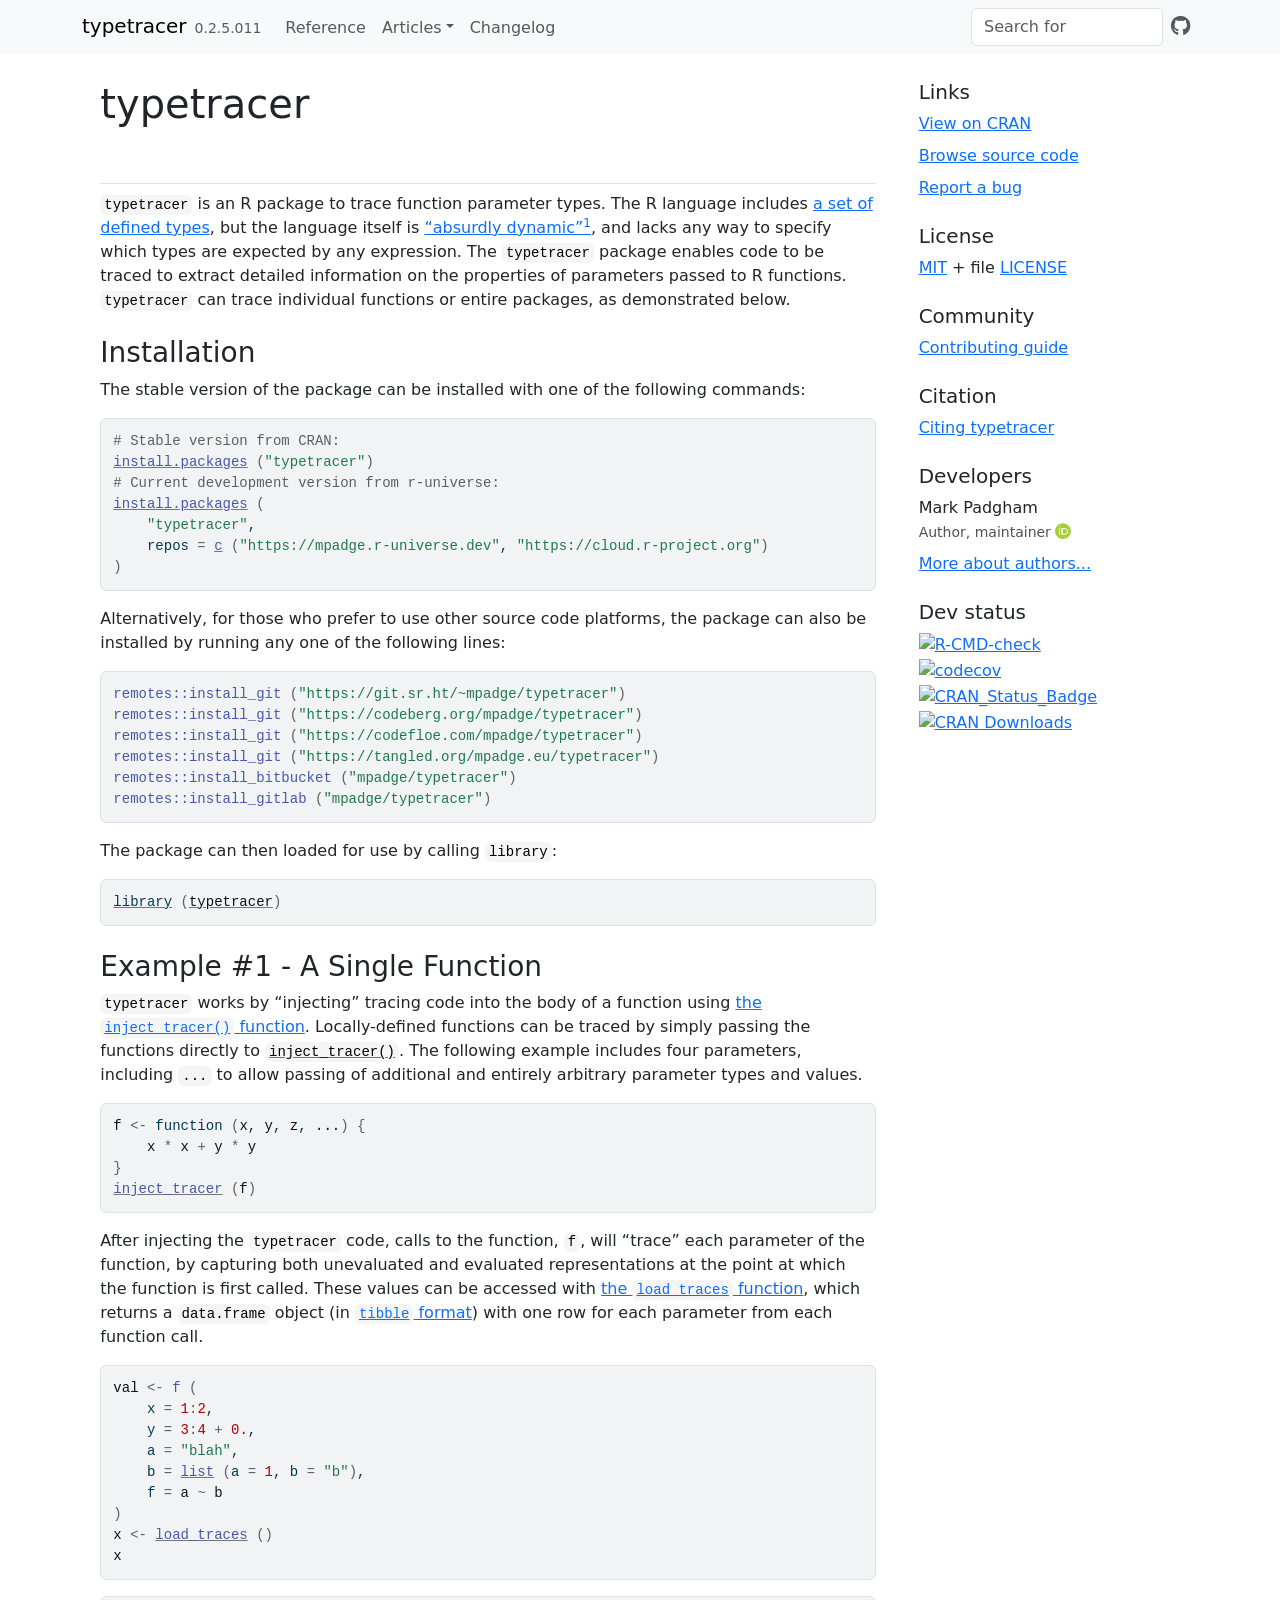
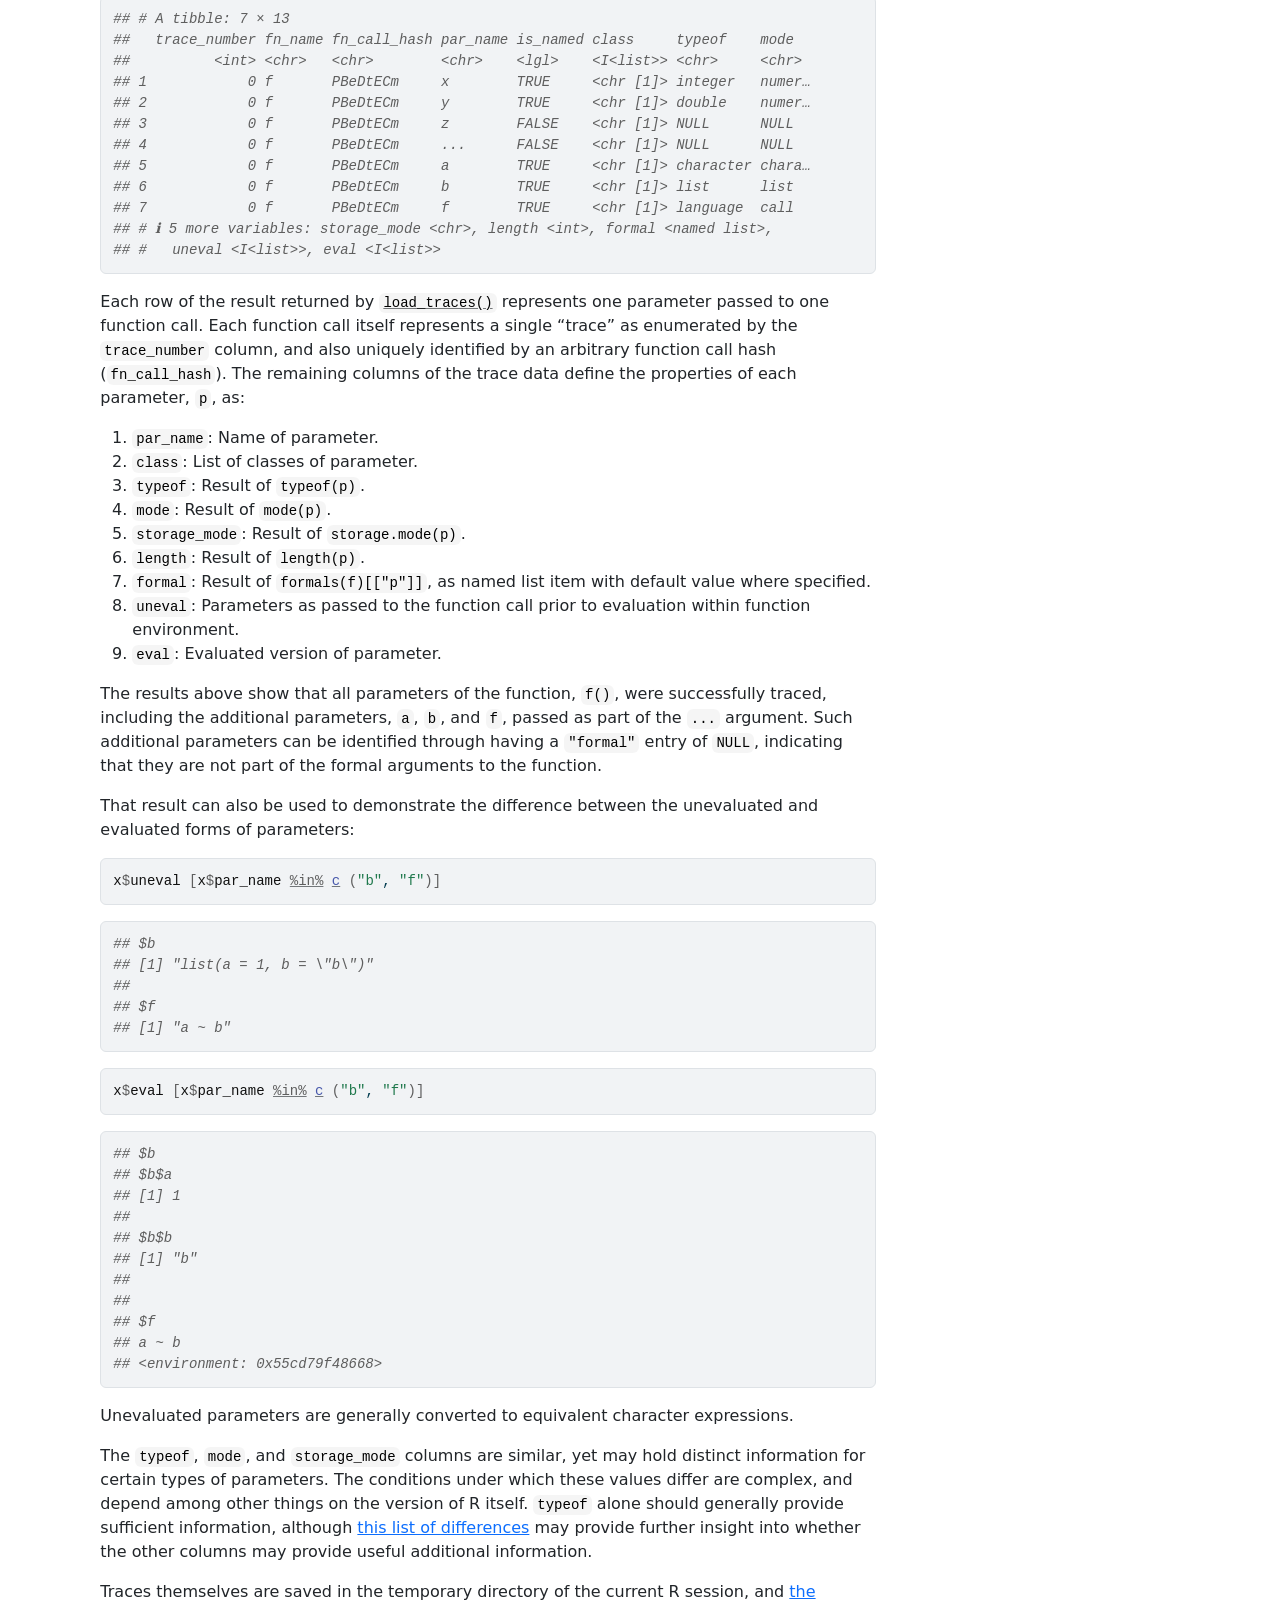
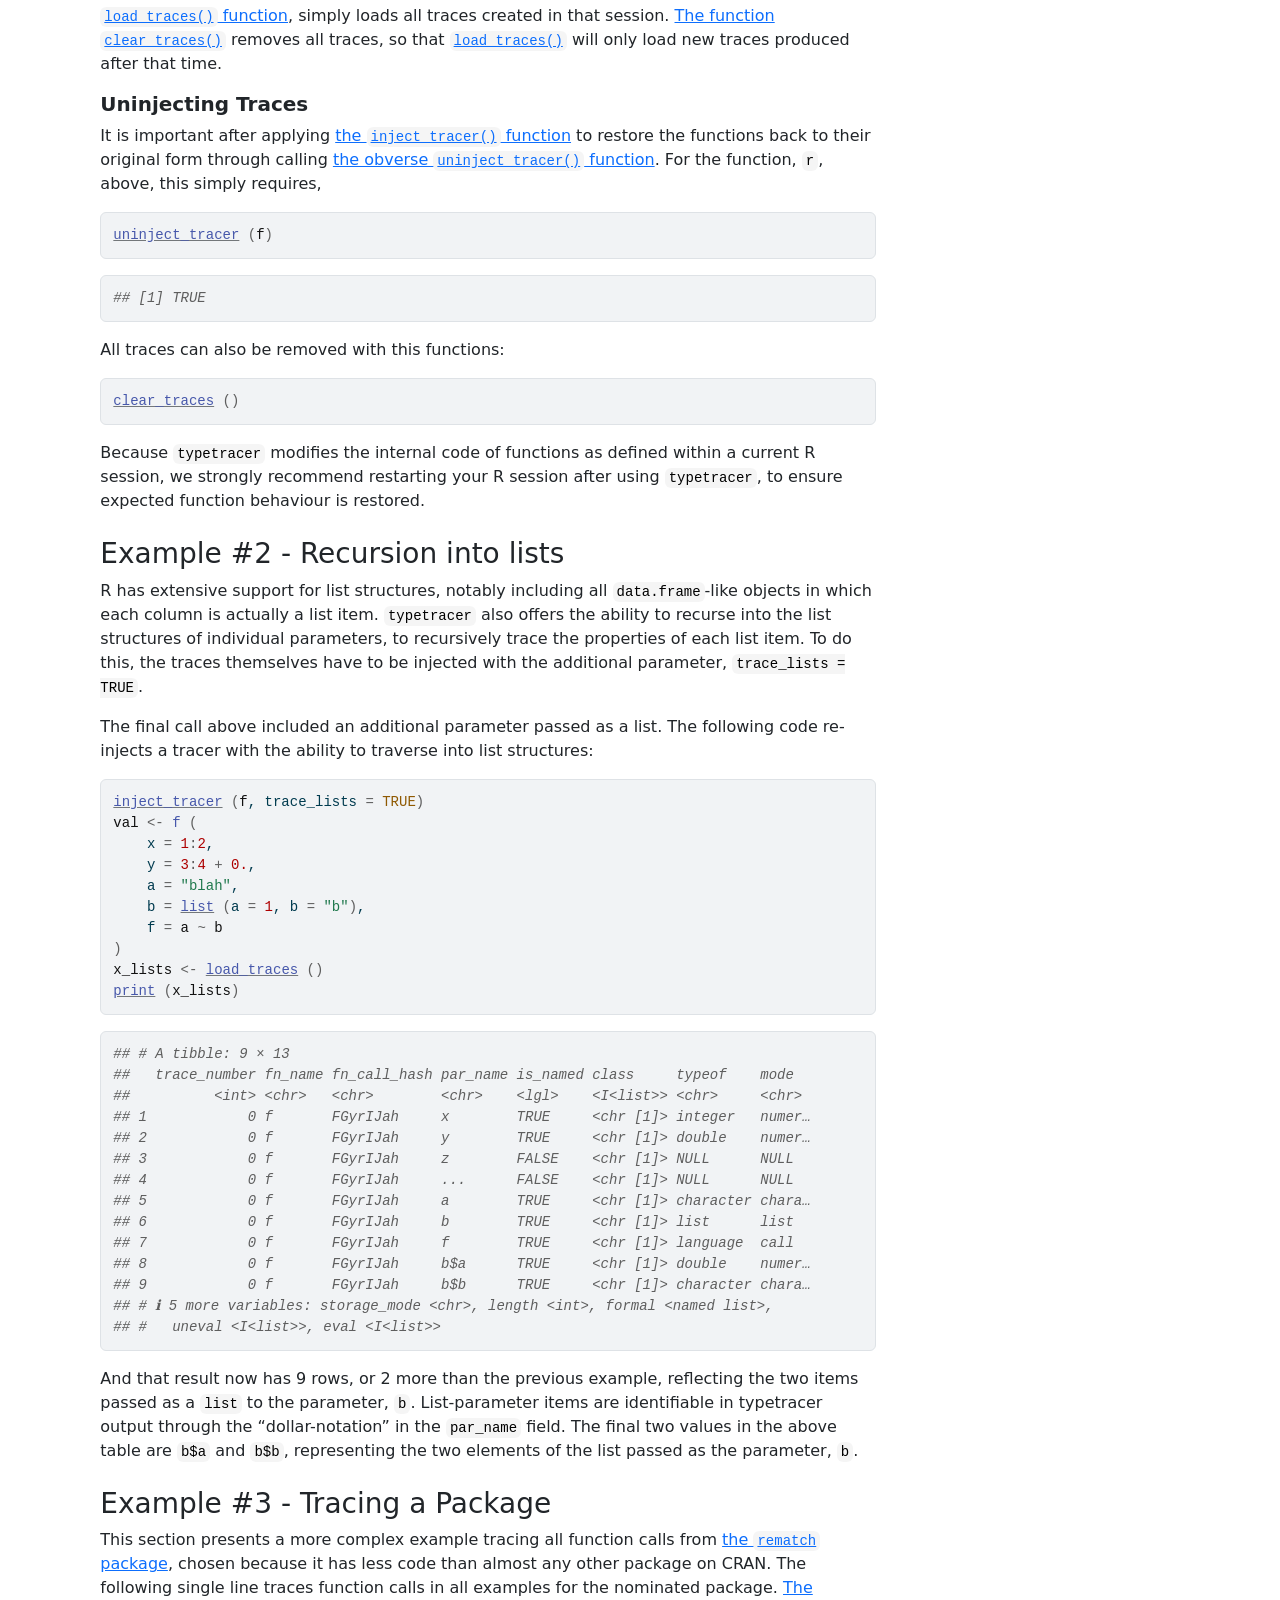
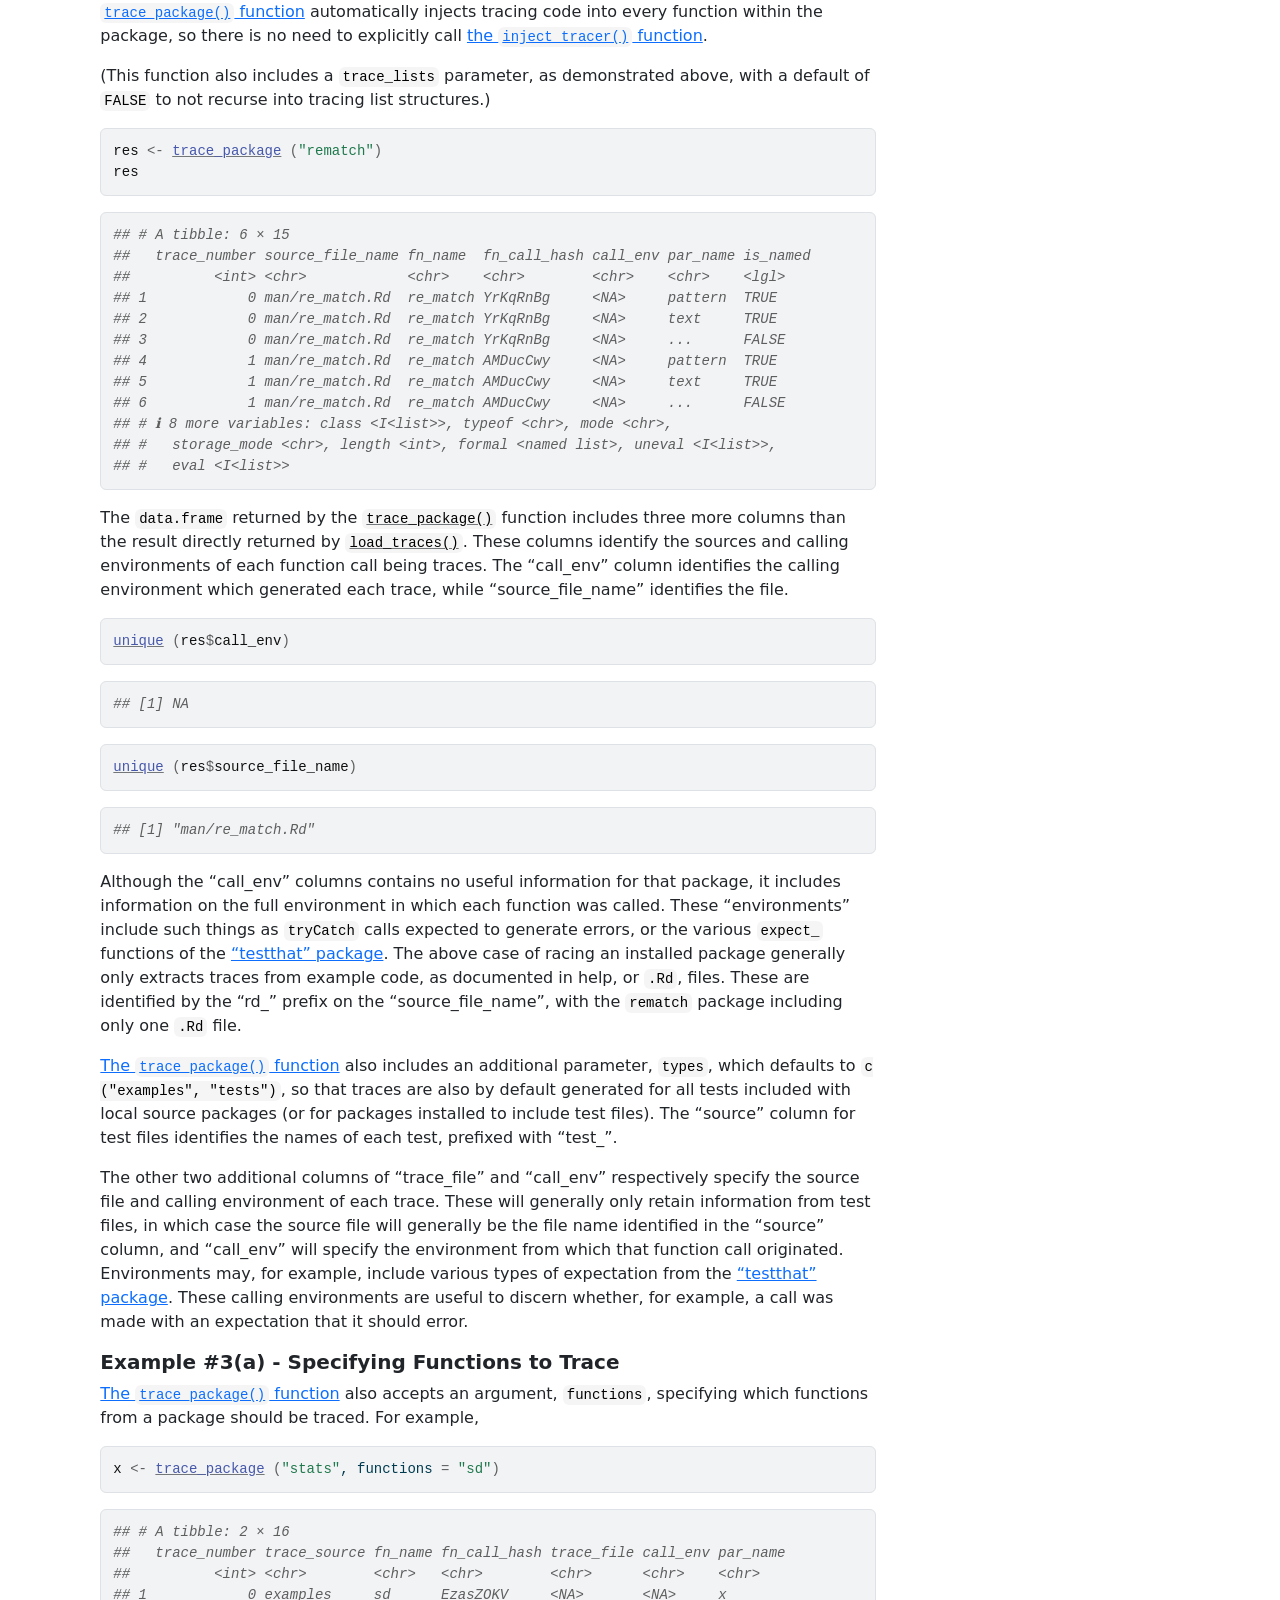
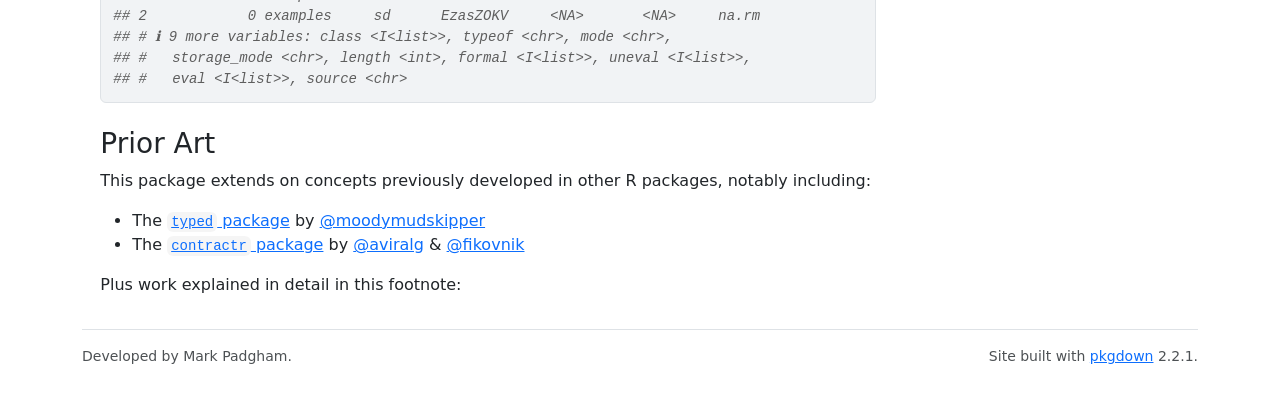
==== index.html @ eab6e590 "Deploying to gh-pages from @ mpadge/typetracer@d592203dd54f1b470a9bcad7d194fc49cee5add2 🚀" ====
<!DOCTYPE html>
<!-- Generated by pkgdown: do not edit by hand --><html lang="en-GB">
<head>
<meta http-equiv="Content-Type" content="text/html; charset=UTF-8">
<meta charset="utf-8">
<meta http-equiv="X-UA-Compatible" content="IE=edge">
<meta name="viewport" content="width=device-width, initial-scale=1, shrink-to-fit=no">
<title>Trace Function Parameter Types • typetracer</title>
<script src="deps/jquery-3.6.0/jquery-3.6.0.min.js"></script><meta name="viewport" content="width=device-width, initial-scale=1, shrink-to-fit=no">
<link href="deps/bootstrap-5.3.8/bootstrap.min.css" rel="stylesheet">
<script src="deps/bootstrap-5.3.8/bootstrap.bundle.min.js"></script><link href="deps/font-awesome-6.5.2/css/all.min.css" rel="stylesheet">
<link href="deps/font-awesome-6.5.2/css/v4-shims.min.css" rel="stylesheet">
<script src="deps/headroom-0.11.0/headroom.min.js"></script><script src="deps/headroom-0.11.0/jQuery.headroom.min.js"></script><script src="deps/bootstrap-toc-1.0.1/bootstrap-toc.min.js"></script><script src="deps/clipboard.js-2.0.11/clipboard.min.js"></script><script src="deps/search-1.0.0/autocomplete.jquery.min.js"></script><script src="deps/search-1.0.0/fuse.min.js"></script><script src="deps/search-1.0.0/mark.min.js"></script><!-- pkgdown --><script src="pkgdown.js"></script><meta property="og:title" content="Trace Function Parameter Types">
<meta name="description" content='The R language includes a set of defined types, but the language itself is "absurdly dynamic" (Turcotte &amp; Vitek (2019) &lt;doi:10.1145/3340670.3342426&gt;), and lacks any way to specify which types are expected by any expression. The typetracer package enables code to be traced to extract detailed information on the properties of parameters passed to R functions. typetracer can trace individual functions or entire packages.'>
<meta property="og:description" content='The R language includes a set of defined types, but the language itself is "absurdly dynamic" (Turcotte &amp; Vitek (2019) &lt;doi:10.1145/3340670.3342426&gt;), and lacks any way to specify which types are expected by any expression. The typetracer package enables code to be traced to extract detailed information on the properties of parameters passed to R functions. typetracer can trace individual functions or entire packages.'>
</head>
<body>
    <a href="#main" class="visually-hidden-focusable">Skip to contents</a>


    <nav class="navbar navbar-expand-lg fixed-top bg-light" data-bs-theme="light" aria-label="Site navigation"><div class="container">

    <a class="navbar-brand me-2" href="index.html">typetracer</a>

    <small class="nav-text text-muted me-auto" data-bs-toggle="tooltip" data-bs-placement="bottom" title="">0.2.5.011</small>


    <button class="navbar-toggler" type="button" data-bs-toggle="collapse" data-bs-target="#navbar" aria-controls="navbar" aria-expanded="false" aria-label="Toggle navigation">
      <span class="navbar-toggler-icon"></span>
    </button>

    <div id="navbar" class="collapse navbar-collapse ms-3">
      <ul class="navbar-nav me-auto">
<li class="nav-item"><a class="nav-link" href="reference/index.html">Reference</a></li>
<li class="nav-item dropdown">
  <button class="nav-link dropdown-toggle" type="button" id="dropdown-articles" data-bs-toggle="dropdown" aria-expanded="false" aria-haspopup="true">Articles</button>
  <ul class="dropdown-menu" aria-labelledby="dropdown-articles">
<li><a class="dropdown-item" href="articles/nse.html">Non-Standard Evaluation</a></li>
  </ul>
</li>
<li class="nav-item"><a class="nav-link" href="news/index.html">Changelog</a></li>
      </ul>
<ul class="navbar-nav">
<li class="nav-item"><form class="form-inline" role="search">
 <input class="form-control" type="search" name="search-input" id="search-input" autocomplete="off" aria-label="Search site" placeholder="Search for" data-search-index="search.json">
</form></li>
<li class="nav-item"><a class="external-link nav-link" href="https://github.com/mpadge/typetracer/" aria-label="GitHub"><span class="fa fab fa-github fa-lg"></span></a></li>
      </ul>
</div>


  </div>
</nav><div class="container template-home">
<div class="row">
  <main id="main" class="col-md-9">
<div class="section level1">
<div class="page-header"><h1 id="typetracer">typetracer<a class="anchor" aria-label="anchor" href="#typetracer"></a>
</h1></div>
<p><code>typetracer</code> is an R package to trace function parameter types. The R language includes <a href="https://cran.r-project.org/doc/manuals/r-release/R-lang.html#Basic-types" class="external-link">a set of defined types</a>, but the language itself is <a href="https://doi.org/10.1145/3340670.3342426" class="external-link">“absurdly dynamic”</a><a class="footnote-ref" tabindex="0" data-bs-toggle="popover" data-bs-content='&lt;p&gt;Alexi Turcotte &amp;amp; Jan Vitek (2019), &lt;em&gt;Towards a Type System for R&lt;/em&gt;, ICOOOLPS ’19: Proceedings of the 14th Workshop on Implementation, Compilation, Optimization of Object-Oriented Languages, Programs and Systems. Article No. 4, Pages 1–5, &lt;a href="https://doi.org/10.1145/3340670.3342426" class="external-link uri"&gt;https://doi.org/10.1145/3340670.3342426&lt;/a&gt;&lt;/p&gt;'><sup>1</sup></a>, and lacks any way to specify which types are expected by any expression. The <code>typetracer</code> package enables code to be traced to extract detailed information on the properties of parameters passed to R functions. <code>typetracer</code> can trace individual functions or entire packages, as demonstrated below.</p>
<div class="section level2">
<h2 id="installation">Installation<a class="anchor" aria-label="anchor" href="#installation"></a>
</h2>
<p>The stable version of the package can be installed with one of the following commands:</p>
<div class="sourceCode" id="cb1"><pre class="downlit sourceCode r">
<code class="sourceCode R"><span><span class="co"># Stable version from CRAN:</span></span>
<span><span class="fu"><a href="https://rdrr.io/r/utils/install.packages.html" class="external-link">install.packages</a></span> <span class="op">(</span><span class="st">"typetracer"</span><span class="op">)</span></span>
<span><span class="co"># Current development version from r-universe:</span></span>
<span><span class="fu"><a href="https://rdrr.io/r/utils/install.packages.html" class="external-link">install.packages</a></span> <span class="op">(</span></span>
<span>    <span class="st">"typetracer"</span>,</span>
<span>    repos <span class="op">=</span> <span class="fu"><a href="https://rdrr.io/r/base/c.html" class="external-link">c</a></span> <span class="op">(</span><span class="st">"https://mpadge.r-universe.dev"</span>, <span class="st">"https://cloud.r-project.org"</span><span class="op">)</span></span>
<span><span class="op">)</span></span></code></pre></div>
<p>Alternatively, for those who prefer to use other source code platforms, the package can also be installed by running any one of the following lines:</p>
<div class="sourceCode" id="cb2"><pre class="downlit sourceCode r">
<code class="sourceCode R"><span><span class="fu">remotes</span><span class="fu">::</span><span class="fu">install_git</span> <span class="op">(</span><span class="st">"https://git.sr.ht/~mpadge/typetracer"</span><span class="op">)</span></span>
<span><span class="fu">remotes</span><span class="fu">::</span><span class="fu">install_git</span> <span class="op">(</span><span class="st">"https://codeberg.org/mpadge/typetracer"</span><span class="op">)</span></span>
<span><span class="fu">remotes</span><span class="fu">::</span><span class="fu">install_git</span> <span class="op">(</span><span class="st">"https://codefloe.com/mpadge/typetracer"</span><span class="op">)</span></span>
<span><span class="fu">remotes</span><span class="fu">::</span><span class="fu">install_git</span> <span class="op">(</span><span class="st">"https://tangled.org/mpadge.eu/typetracer"</span><span class="op">)</span></span>
<span><span class="fu">remotes</span><span class="fu">::</span><span class="fu">install_bitbucket</span> <span class="op">(</span><span class="st">"mpadge/typetracer"</span><span class="op">)</span></span>
<span><span class="fu">remotes</span><span class="fu">::</span><span class="fu">install_gitlab</span> <span class="op">(</span><span class="st">"mpadge/typetracer"</span><span class="op">)</span></span></code></pre></div>
<p>The package can then loaded for use by calling <code>library</code>:</p>
<div class="sourceCode" id="cb3"><pre class="downlit sourceCode r">
<code class="sourceCode R"><span><span class="kw"><a href="https://rdrr.io/r/base/library.html" class="external-link">library</a></span> <span class="op">(</span><span class="va"><a href="https://mpadge.tngl.sh/typetracer/">typetracer</a></span><span class="op">)</span></span></code></pre></div>
</div>
<div class="section level2">
<h2 id="example-1---a-single-function">Example #1 - A Single Function<a class="anchor" aria-label="anchor" href="#example-1---a-single-function"></a>
</h2>
<p><code>typetracer</code> works by “injecting” tracing code into the body of a function using <a href="https://mpadge.tngl.sh/typetracer/reference/inject_tracer.html">the <code>inject_tracer()</code> function</a>. Locally-defined functions can be traced by simply passing the functions directly to <code><a href="reference/inject_tracer.html">inject_tracer()</a></code>. The following example includes four parameters, including <code>...</code> to allow passing of additional and entirely arbitrary parameter types and values.</p>
<div class="sourceCode" id="cb4"><pre class="downlit sourceCode r">
<code class="sourceCode R"><span><span class="va">f</span> <span class="op">&lt;-</span> <span class="kw">function</span> <span class="op">(</span><span class="va">x</span>, <span class="va">y</span>, <span class="va">z</span>, <span class="va">...</span><span class="op">)</span> <span class="op">{</span></span>
<span>    <span class="va">x</span> <span class="op">*</span> <span class="va">x</span> <span class="op">+</span> <span class="va">y</span> <span class="op">*</span> <span class="va">y</span></span>
<span><span class="op">}</span></span>
<span><span class="fu"><a href="reference/inject_tracer.html">inject_tracer</a></span> <span class="op">(</span><span class="va">f</span><span class="op">)</span></span></code></pre></div>
<p>After injecting the <code>typetracer</code> code, calls to the function, <code>f</code>, will “trace” each parameter of the function, by capturing both unevaluated and evaluated representations at the point at which the function is first called. These values can be accessed with <a href="https://mpadge.tngl.sh/typetracer/reference/load_traces.html">the <code>load_traces</code> function</a>, which returns a <code>data.frame</code> object (in <a href="https://tibble.tidyverse.org" class="external-link"><code>tibble</code> format</a>) with one row for each parameter from each function call.</p>
<div class="sourceCode" id="cb5"><pre class="downlit sourceCode r">
<code class="sourceCode R"><span><span class="va">val</span> <span class="op">&lt;-</span> <span class="fu">f</span> <span class="op">(</span></span>
<span>    x <span class="op">=</span> <span class="fl">1</span><span class="op">:</span><span class="fl">2</span>,</span>
<span>    y <span class="op">=</span> <span class="fl">3</span><span class="op">:</span><span class="fl">4</span> <span class="op">+</span> <span class="fl">0.</span>,</span>
<span>    a <span class="op">=</span> <span class="st">"blah"</span>,</span>
<span>    b <span class="op">=</span> <span class="fu"><a href="https://rdrr.io/r/base/list.html" class="external-link">list</a></span> <span class="op">(</span>a <span class="op">=</span> <span class="fl">1</span>, b <span class="op">=</span> <span class="st">"b"</span><span class="op">)</span>,</span>
<span>    f <span class="op">=</span> <span class="va">a</span> <span class="op">~</span> <span class="va">b</span></span>
<span><span class="op">)</span></span>
<span><span class="va">x</span> <span class="op">&lt;-</span> <span class="fu"><a href="reference/load_traces.html">load_traces</a></span> <span class="op">(</span><span class="op">)</span></span>
<span><span class="va">x</span></span></code></pre></div>
<div class="sourceCode" id="cb6"><pre class="sourceCode R"><code class="sourceCode r"><span id="cb6-1"><a href="#cb6-1" tabindex="-1"></a><span class="do">## # A tibble: 7 × 13</span></span>
<span id="cb6-2"><a href="#cb6-2" tabindex="-1"></a><span class="do">##   trace_number fn_name fn_call_hash par_name is_named class     typeof    mode  </span></span>
<span id="cb6-3"><a href="#cb6-3" tabindex="-1"></a><span class="do">##          &lt;int&gt; &lt;chr&gt;   &lt;chr&gt;        &lt;chr&gt;    &lt;lgl&gt;    &lt;I&lt;list&gt;&gt; &lt;chr&gt;     &lt;chr&gt; </span></span>
<span id="cb6-4"><a href="#cb6-4" tabindex="-1"></a><span class="do">## 1            0 f       PBeDtECm     x        TRUE     &lt;chr [1]&gt; integer   numer…</span></span>
<span id="cb6-5"><a href="#cb6-5" tabindex="-1"></a><span class="do">## 2            0 f       PBeDtECm     y        TRUE     &lt;chr [1]&gt; double    numer…</span></span>
<span id="cb6-6"><a href="#cb6-6" tabindex="-1"></a><span class="do">## 3            0 f       PBeDtECm     z        FALSE    &lt;chr [1]&gt; NULL      NULL  </span></span>
<span id="cb6-7"><a href="#cb6-7" tabindex="-1"></a><span class="do">## 4            0 f       PBeDtECm     ...      FALSE    &lt;chr [1]&gt; NULL      NULL  </span></span>
<span id="cb6-8"><a href="#cb6-8" tabindex="-1"></a><span class="do">## 5            0 f       PBeDtECm     a        TRUE     &lt;chr [1]&gt; character chara…</span></span>
<span id="cb6-9"><a href="#cb6-9" tabindex="-1"></a><span class="do">## 6            0 f       PBeDtECm     b        TRUE     &lt;chr [1]&gt; list      list  </span></span>
<span id="cb6-10"><a href="#cb6-10" tabindex="-1"></a><span class="do">## 7            0 f       PBeDtECm     f        TRUE     &lt;chr [1]&gt; language  call  </span></span>
<span id="cb6-11"><a href="#cb6-11" tabindex="-1"></a><span class="do">## # ℹ 5 more variables: storage_mode &lt;chr&gt;, length &lt;int&gt;, formal &lt;named list&gt;,</span></span>
<span id="cb6-12"><a href="#cb6-12" tabindex="-1"></a><span class="do">## #   uneval &lt;I&lt;list&gt;&gt;, eval &lt;I&lt;list&gt;&gt;</span></span></code></pre></div>
<p>Each row of the result returned by <code><a href="reference/load_traces.html">load_traces()</a></code> represents one parameter passed to one function call. Each function call itself represents a single “trace” as enumerated by the <code>trace_number</code> column, and also uniquely identified by an arbitrary function call hash (<code>fn_call_hash</code>). The remaining columns of the trace data define the properties of each parameter, <code>p</code>, as:</p>
<ol style="list-style-type: decimal">
<li>
<code>par_name</code>: Name of parameter.</li>
<li>
<code>class</code>: List of classes of parameter.</li>
<li>
<code>typeof</code>: Result of <code>typeof(p)</code>.</li>
<li>
<code>mode</code>: Result of <code>mode(p)</code>.</li>
<li>
<code>storage_mode</code>: Result of <code>storage.mode(p)</code>.</li>
<li>
<code>length</code>: Result of <code>length(p)</code>.</li>
<li>
<code>formal</code>: Result of <code>formals(f)[["p"]]</code>, as named list item with default value where specified.</li>
<li>
<code>uneval</code>: Parameters as passed to the function call prior to evaluation within function environment.</li>
<li>
<code>eval</code>: Evaluated version of parameter.</li>
</ol>
<p>The results above show that all parameters of the function, <code>f()</code>, were successfully traced, including the additional parameters, <code>a</code>, <code>b</code>, and <code>f</code>, passed as part of the <code>...</code> argument. Such additional parameters can be identified through having a <code>"formal"</code> entry of <code>NULL</code>, indicating that they are not part of the formal arguments to the function.</p>
<p>That result can also be used to demonstrate the difference between the unevaluated and evaluated forms of parameters:</p>
<div class="sourceCode" id="cb7"><pre class="downlit sourceCode r">
<code class="sourceCode R"><span><span class="va">x</span><span class="op">$</span><span class="va">uneval</span> <span class="op">[</span><span class="va">x</span><span class="op">$</span><span class="va">par_name</span> <span class="op"><a href="https://rdrr.io/r/base/match.html" class="external-link">%in%</a></span> <span class="fu"><a href="https://rdrr.io/r/base/c.html" class="external-link">c</a></span> <span class="op">(</span><span class="st">"b"</span>, <span class="st">"f"</span><span class="op">)</span><span class="op">]</span></span></code></pre></div>
<div class="sourceCode" id="cb8"><pre class="sourceCode R"><code class="sourceCode r"><span id="cb8-1"><a href="#cb8-1" tabindex="-1"></a><span class="do">## $b</span></span>
<span id="cb8-2"><a href="#cb8-2" tabindex="-1"></a><span class="do">## [1] "list(a = 1, b = \"b\")"</span></span>
<span id="cb8-3"><a href="#cb8-3" tabindex="-1"></a><span class="do">## </span></span>
<span id="cb8-4"><a href="#cb8-4" tabindex="-1"></a><span class="do">## $f</span></span>
<span id="cb8-5"><a href="#cb8-5" tabindex="-1"></a><span class="do">## [1] "a ~ b"</span></span></code></pre></div>
<div class="sourceCode" id="cb9"><pre class="downlit sourceCode r">
<code class="sourceCode R"><span><span class="va">x</span><span class="op">$</span><span class="va">eval</span> <span class="op">[</span><span class="va">x</span><span class="op">$</span><span class="va">par_name</span> <span class="op"><a href="https://rdrr.io/r/base/match.html" class="external-link">%in%</a></span> <span class="fu"><a href="https://rdrr.io/r/base/c.html" class="external-link">c</a></span> <span class="op">(</span><span class="st">"b"</span>, <span class="st">"f"</span><span class="op">)</span><span class="op">]</span></span></code></pre></div>
<div class="sourceCode" id="cb10"><pre class="sourceCode R"><code class="sourceCode r"><span id="cb10-1"><a href="#cb10-1" tabindex="-1"></a><span class="do">## $b</span></span>
<span id="cb10-2"><a href="#cb10-2" tabindex="-1"></a><span class="do">## $b$a</span></span>
<span id="cb10-3"><a href="#cb10-3" tabindex="-1"></a><span class="do">## [1] 1</span></span>
<span id="cb10-4"><a href="#cb10-4" tabindex="-1"></a><span class="do">## </span></span>
<span id="cb10-5"><a href="#cb10-5" tabindex="-1"></a><span class="do">## $b$b</span></span>
<span id="cb10-6"><a href="#cb10-6" tabindex="-1"></a><span class="do">## [1] "b"</span></span>
<span id="cb10-7"><a href="#cb10-7" tabindex="-1"></a><span class="do">## </span></span>
<span id="cb10-8"><a href="#cb10-8" tabindex="-1"></a><span class="do">## </span></span>
<span id="cb10-9"><a href="#cb10-9" tabindex="-1"></a><span class="do">## $f</span></span>
<span id="cb10-10"><a href="#cb10-10" tabindex="-1"></a><span class="do">## a ~ b</span></span>
<span id="cb10-11"><a href="#cb10-11" tabindex="-1"></a><span class="do">## &lt;environment: 0x55cd79f48668&gt;</span></span></code></pre></div>
<p>Unevaluated parameters are generally converted to equivalent character expressions.</p>
<p>The <code>typeof</code>, <code>mode</code>, and <code>storage_mode</code> columns are similar, yet may hold distinct information for certain types of parameters. The conditions under which these values differ are complex, and depend among other things on the version of R itself. <code>typeof</code> alone should generally provide sufficient information, although <a href="https://stackoverflow.com/a/37469255" class="external-link">this list of differences</a> may provide further insight into whether the other columns may provide useful additional information.</p>
<p>Traces themselves are saved in the temporary directory of the current R session, and <a href="https://mpadge.tngl.sh/typetracer/reference/load_traces.html">the <code>load_traces()</code> function</a>, simply loads all traces created in that session. <a href="https://mpadge.tngl.sh/typetracer/reference/clear_traces.html">The function <code>clear_traces()</code></a> removes all traces, so that <a href="https://mpadge.tngl.sh/typetracer/reference/load_traces.html"><code>load_traces()</code></a> will only load new traces produced after that time.</p>
<div class="section level3">
<h3 id="uninjecting-traces">Uninjecting Traces<a class="anchor" aria-label="anchor" href="#uninjecting-traces"></a>
</h3>
<p>It is important after applying <a href="https://mpadge.tngl.sh/typetracer/reference/inject_tracer.html">the <code>inject_tracer()</code> function</a> to restore the functions back to their original form through calling <a href="https://mpadge.tngl.sh/typetracer/reference/uninject_tracer.html">the obverse <code>uninject_tracer()</code> function</a>. For the function, <code>r</code>, above, this simply requires,</p>
<div class="sourceCode" id="cb11"><pre class="downlit sourceCode r">
<code class="sourceCode R"><span><span class="fu"><a href="reference/uninject_tracer.html">uninject_tracer</a></span> <span class="op">(</span><span class="va">f</span><span class="op">)</span></span></code></pre></div>
<div class="sourceCode" id="cb12"><pre class="sourceCode R"><code class="sourceCode r"><span id="cb12-1"><a href="#cb12-1" tabindex="-1"></a><span class="do">## [1] TRUE</span></span></code></pre></div>
<p>All traces can also be removed with this functions:</p>
<div class="sourceCode" id="cb13"><pre class="downlit sourceCode r">
<code class="sourceCode R"><span><span class="fu"><a href="reference/clear_traces.html">clear_traces</a></span> <span class="op">(</span><span class="op">)</span></span></code></pre></div>
<p>Because <code>typetracer</code> modifies the internal code of functions as defined within a current R session, we strongly recommend restarting your R session after using <code>typetracer</code>, to ensure expected function behaviour is restored.</p>
</div>
</div>
<div class="section level2">
<h2 id="example-2---recursion-into-lists">Example #2 - Recursion into lists<a class="anchor" aria-label="anchor" href="#example-2---recursion-into-lists"></a>
</h2>
<p>R has extensive support for list structures, notably including all <code>data.frame</code>-like objects in which each column is actually a list item. <code>typetracer</code> also offers the ability to recurse into the list structures of individual parameters, to recursively trace the properties of each list item. To do this, the traces themselves have to be injected with the additional parameter, <code>trace_lists = TRUE</code>.</p>
<p>The final call above included an additional parameter passed as a list. The following code re-injects a tracer with the ability to traverse into list structures:</p>
<div class="sourceCode" id="cb14"><pre class="downlit sourceCode r">
<code class="sourceCode R"><span><span class="fu"><a href="reference/inject_tracer.html">inject_tracer</a></span> <span class="op">(</span><span class="va">f</span>, trace_lists <span class="op">=</span> <span class="cn">TRUE</span><span class="op">)</span></span>
<span><span class="va">val</span> <span class="op">&lt;-</span> <span class="fu">f</span> <span class="op">(</span></span>
<span>    x <span class="op">=</span> <span class="fl">1</span><span class="op">:</span><span class="fl">2</span>,</span>
<span>    y <span class="op">=</span> <span class="fl">3</span><span class="op">:</span><span class="fl">4</span> <span class="op">+</span> <span class="fl">0.</span>,</span>
<span>    a <span class="op">=</span> <span class="st">"blah"</span>,</span>
<span>    b <span class="op">=</span> <span class="fu"><a href="https://rdrr.io/r/base/list.html" class="external-link">list</a></span> <span class="op">(</span>a <span class="op">=</span> <span class="fl">1</span>, b <span class="op">=</span> <span class="st">"b"</span><span class="op">)</span>,</span>
<span>    f <span class="op">=</span> <span class="va">a</span> <span class="op">~</span> <span class="va">b</span></span>
<span><span class="op">)</span></span>
<span><span class="va">x_lists</span> <span class="op">&lt;-</span> <span class="fu"><a href="reference/load_traces.html">load_traces</a></span> <span class="op">(</span><span class="op">)</span></span>
<span><span class="fu"><a href="https://rdrr.io/r/base/print.html" class="external-link">print</a></span> <span class="op">(</span><span class="va">x_lists</span><span class="op">)</span></span></code></pre></div>
<div class="sourceCode" id="cb15"><pre class="sourceCode R"><code class="sourceCode r"><span id="cb15-1"><a href="#cb15-1" tabindex="-1"></a><span class="do">## # A tibble: 9 × 13</span></span>
<span id="cb15-2"><a href="#cb15-2" tabindex="-1"></a><span class="do">##   trace_number fn_name fn_call_hash par_name is_named class     typeof    mode  </span></span>
<span id="cb15-3"><a href="#cb15-3" tabindex="-1"></a><span class="do">##          &lt;int&gt; &lt;chr&gt;   &lt;chr&gt;        &lt;chr&gt;    &lt;lgl&gt;    &lt;I&lt;list&gt;&gt; &lt;chr&gt;     &lt;chr&gt; </span></span>
<span id="cb15-4"><a href="#cb15-4" tabindex="-1"></a><span class="do">## 1            0 f       FGyrIJah     x        TRUE     &lt;chr [1]&gt; integer   numer…</span></span>
<span id="cb15-5"><a href="#cb15-5" tabindex="-1"></a><span class="do">## 2            0 f       FGyrIJah     y        TRUE     &lt;chr [1]&gt; double    numer…</span></span>
<span id="cb15-6"><a href="#cb15-6" tabindex="-1"></a><span class="do">## 3            0 f       FGyrIJah     z        FALSE    &lt;chr [1]&gt; NULL      NULL  </span></span>
<span id="cb15-7"><a href="#cb15-7" tabindex="-1"></a><span class="do">## 4            0 f       FGyrIJah     ...      FALSE    &lt;chr [1]&gt; NULL      NULL  </span></span>
<span id="cb15-8"><a href="#cb15-8" tabindex="-1"></a><span class="do">## 5            0 f       FGyrIJah     a        TRUE     &lt;chr [1]&gt; character chara…</span></span>
<span id="cb15-9"><a href="#cb15-9" tabindex="-1"></a><span class="do">## 6            0 f       FGyrIJah     b        TRUE     &lt;chr [1]&gt; list      list  </span></span>
<span id="cb15-10"><a href="#cb15-10" tabindex="-1"></a><span class="do">## 7            0 f       FGyrIJah     f        TRUE     &lt;chr [1]&gt; language  call  </span></span>
<span id="cb15-11"><a href="#cb15-11" tabindex="-1"></a><span class="do">## 8            0 f       FGyrIJah     b$a      TRUE     &lt;chr [1]&gt; double    numer…</span></span>
<span id="cb15-12"><a href="#cb15-12" tabindex="-1"></a><span class="do">## 9            0 f       FGyrIJah     b$b      TRUE     &lt;chr [1]&gt; character chara…</span></span>
<span id="cb15-13"><a href="#cb15-13" tabindex="-1"></a><span class="do">## # ℹ 5 more variables: storage_mode &lt;chr&gt;, length &lt;int&gt;, formal &lt;named list&gt;,</span></span>
<span id="cb15-14"><a href="#cb15-14" tabindex="-1"></a><span class="do">## #   uneval &lt;I&lt;list&gt;&gt;, eval &lt;I&lt;list&gt;&gt;</span></span></code></pre></div>
<p>And that result now has 9 rows, or 2 more than the previous example, reflecting the two items passed as a <code>list</code> to the parameter, <code>b</code>. List-parameter items are identifiable in typetracer output through the “dollar-notation” in the <code>par_name</code> field. The final two values in the above table are <code>b$a</code> and <code>b$b</code>, representing the two elements of the list passed as the parameter, <code>b</code>.</p>
</div>
<div class="section level2">
<h2 id="example-3---tracing-a-package">Example #3 - Tracing a Package<a class="anchor" aria-label="anchor" href="#example-3---tracing-a-package"></a>
</h2>
<p>This section presents a more complex example tracing all function calls from <a href="https://github.com/MangoTheCat/rematch" class="external-link">the <code>rematch</code> package</a>, chosen because it has less code than almost any other package on CRAN. The following single line traces function calls in all examples for the nominated package. <a href="https://mpadge.tngl.sh/typetracer/reference/trace_package.html">The <code>trace_package()</code> function</a> automatically injects tracing code into every function within the package, so there is no need to explicitly call <a href="https://mpadge.tngl.sh/typetracer/reference/inject_tracer.html">the <code>inject_tracer()</code> function</a>.</p>
<p>(This function also includes a <code>trace_lists</code> parameter, as demonstrated above, with a default of <code>FALSE</code> to not recurse into tracing list structures.)</p>
<div class="sourceCode" id="cb16"><pre class="downlit sourceCode r">
<code class="sourceCode R"><span><span class="va">res</span> <span class="op">&lt;-</span> <span class="fu"><a href="reference/trace_package.html">trace_package</a></span> <span class="op">(</span><span class="st">"rematch"</span><span class="op">)</span></span>
<span><span class="va">res</span></span></code></pre></div>
<div class="sourceCode" id="cb17"><pre class="sourceCode R"><code class="sourceCode r"><span id="cb17-1"><a href="#cb17-1" tabindex="-1"></a><span class="do">## # A tibble: 6 × 15</span></span>
<span id="cb17-2"><a href="#cb17-2" tabindex="-1"></a><span class="do">##   trace_number source_file_name fn_name  fn_call_hash call_env par_name is_named</span></span>
<span id="cb17-3"><a href="#cb17-3" tabindex="-1"></a><span class="do">##          &lt;int&gt; &lt;chr&gt;            &lt;chr&gt;    &lt;chr&gt;        &lt;chr&gt;    &lt;chr&gt;    &lt;lgl&gt;   </span></span>
<span id="cb17-4"><a href="#cb17-4" tabindex="-1"></a><span class="do">## 1            0 man/re_match.Rd  re_match YrKqRnBg     &lt;NA&gt;     pattern  TRUE    </span></span>
<span id="cb17-5"><a href="#cb17-5" tabindex="-1"></a><span class="do">## 2            0 man/re_match.Rd  re_match YrKqRnBg     &lt;NA&gt;     text     TRUE    </span></span>
<span id="cb17-6"><a href="#cb17-6" tabindex="-1"></a><span class="do">## 3            0 man/re_match.Rd  re_match YrKqRnBg     &lt;NA&gt;     ...      FALSE   </span></span>
<span id="cb17-7"><a href="#cb17-7" tabindex="-1"></a><span class="do">## 4            1 man/re_match.Rd  re_match AMDucCwy     &lt;NA&gt;     pattern  TRUE    </span></span>
<span id="cb17-8"><a href="#cb17-8" tabindex="-1"></a><span class="do">## 5            1 man/re_match.Rd  re_match AMDucCwy     &lt;NA&gt;     text     TRUE    </span></span>
<span id="cb17-9"><a href="#cb17-9" tabindex="-1"></a><span class="do">## 6            1 man/re_match.Rd  re_match AMDucCwy     &lt;NA&gt;     ...      FALSE   </span></span>
<span id="cb17-10"><a href="#cb17-10" tabindex="-1"></a><span class="do">## # ℹ 8 more variables: class &lt;I&lt;list&gt;&gt;, typeof &lt;chr&gt;, mode &lt;chr&gt;,</span></span>
<span id="cb17-11"><a href="#cb17-11" tabindex="-1"></a><span class="do">## #   storage_mode &lt;chr&gt;, length &lt;int&gt;, formal &lt;named list&gt;, uneval &lt;I&lt;list&gt;&gt;,</span></span>
<span id="cb17-12"><a href="#cb17-12" tabindex="-1"></a><span class="do">## #   eval &lt;I&lt;list&gt;&gt;</span></span></code></pre></div>
<p>The <code>data.frame</code> returned by the <code><a href="reference/trace_package.html">trace_package()</a></code> function includes three more columns than the result directly returned by <code><a href="reference/load_traces.html">load_traces()</a></code>. These columns identify the sources and calling environments of each function call being traces. The “call_env” column identifies the calling environment which generated each trace, while “source_file_name” identifies the file.</p>
<div class="sourceCode" id="cb18"><pre class="downlit sourceCode r">
<code class="sourceCode R"><span><span class="fu"><a href="https://rdrr.io/r/base/unique.html" class="external-link">unique</a></span> <span class="op">(</span><span class="va">res</span><span class="op">$</span><span class="va">call_env</span><span class="op">)</span></span></code></pre></div>
<div class="sourceCode" id="cb19"><pre class="sourceCode R"><code class="sourceCode r"><span id="cb19-1"><a href="#cb19-1" tabindex="-1"></a><span class="do">## [1] NA</span></span></code></pre></div>
<div class="sourceCode" id="cb20"><pre class="downlit sourceCode r">
<code class="sourceCode R"><span><span class="fu"><a href="https://rdrr.io/r/base/unique.html" class="external-link">unique</a></span> <span class="op">(</span><span class="va">res</span><span class="op">$</span><span class="va">source_file_name</span><span class="op">)</span></span></code></pre></div>
<div class="sourceCode" id="cb21"><pre class="sourceCode R"><code class="sourceCode r"><span id="cb21-1"><a href="#cb21-1" tabindex="-1"></a><span class="do">## [1] "man/re_match.Rd"</span></span></code></pre></div>
<p>Although the “call_env” columns contains no useful information for that package, it includes information on the full environment in which each function was called. These “environments” include such things as <code>tryCatch</code> calls expected to generate errors, or the various <code>expect_</code> functions of the <a href="https://testthat.r-lib.org/" class="external-link">“testthat” package</a>. The above case of racing an installed package generally only extracts traces from example code, as documented in help, or <code>.Rd</code>, files. These are identified by the “rd_” prefix on the “source_file_name”, with the <code>rematch</code> package including only one <code>.Rd</code> file.</p>
<p><a href="https://mpadge.tngl.sh/typetracer/reference/trace_package.html">The <code>trace_package()</code> function</a> also includes an additional parameter, <code>types</code>, which defaults to <code>c ("examples", "tests")</code>, so that traces are also by default generated for all tests included with local source packages (or for packages installed to include test files). The “source” column for test files identifies the names of each test, prefixed with “test_”.</p>
<p>The other two additional columns of “trace_file” and “call_env” respectively specify the source file and calling environment of each trace. These will generally only retain information from test files, in which case the source file will generally be the file name identified in the “source” column, and “call_env” will specify the environment from which that function call originated. Environments may, for example, include various types of expectation from the <a href="https://testthat.r-lib.org" class="external-link">“testthat” package</a>. These calling environments are useful to discern whether, for example, a call was made with an expectation that it should error.</p>
<div class="section level3">
<h3 id="example-3a---specifying-functions-to-trace">Example #3(a) - Specifying Functions to Trace<a class="anchor" aria-label="anchor" href="#example-3a---specifying-functions-to-trace"></a>
</h3>
<p><a href="https://mpadge.tngl.sh/typetracer/reference/trace_package.html">The <code>trace_package()</code> function</a> also accepts an argument, <code>functions</code>, specifying which functions from a package should be traced. For example,</p>
<div class="sourceCode" id="cb22"><pre class="downlit sourceCode r">
<code class="sourceCode R"><span><span class="va">x</span> <span class="op">&lt;-</span> <span class="fu"><a href="reference/trace_package.html">trace_package</a></span> <span class="op">(</span><span class="st">"stats"</span>, functions <span class="op">=</span> <span class="st">"sd"</span><span class="op">)</span></span></code></pre></div>
<div class="sourceCode" id="cb23"><pre class="sourceCode R"><code class="sourceCode r"><span id="cb23-1"><a href="#cb23-1" tabindex="-1"></a><span class="do">## # A tibble: 2 × 16</span></span>
<span id="cb23-2"><a href="#cb23-2" tabindex="-1"></a><span class="do">##   trace_number trace_source fn_name fn_call_hash trace_file call_env par_name</span></span>
<span id="cb23-3"><a href="#cb23-3" tabindex="-1"></a><span class="do">##          &lt;int&gt; &lt;chr&gt;        &lt;chr&gt;   &lt;chr&gt;        &lt;chr&gt;      &lt;chr&gt;    &lt;chr&gt;   </span></span>
<span id="cb23-4"><a href="#cb23-4" tabindex="-1"></a><span class="do">## 1            0 examples     sd      EzasZOKV     &lt;NA&gt;       &lt;NA&gt;     x       </span></span>
<span id="cb23-5"><a href="#cb23-5" tabindex="-1"></a><span class="do">## 2            0 examples     sd      EzasZOKV     &lt;NA&gt;       &lt;NA&gt;     na.rm   </span></span>
<span id="cb23-6"><a href="#cb23-6" tabindex="-1"></a><span class="do">## # ℹ 9 more variables: class &lt;I&lt;list&gt;&gt;, typeof &lt;chr&gt;, mode &lt;chr&gt;,</span></span>
<span id="cb23-7"><a href="#cb23-7" tabindex="-1"></a><span class="do">## #   storage_mode &lt;chr&gt;, length &lt;int&gt;, formal &lt;I&lt;list&gt;&gt;, uneval &lt;I&lt;list&gt;&gt;,</span></span>
<span id="cb23-8"><a href="#cb23-8" tabindex="-1"></a><span class="do">## #   eval &lt;I&lt;list&gt;&gt;, source &lt;chr&gt;</span></span></code></pre></div>
</div>
</div>
<div class="section level2">
<h2 id="prior-art">Prior Art<a class="anchor" aria-label="anchor" href="#prior-art"></a>
</h2>
<p>This package extends on concepts previously developed in other R packages, notably including:</p>
<ul>
<li>The <a href="https://github.com/moodymudskipper/typed" class="external-link"><code>typed</code> package</a> by <a href="https://github.com/moodymudskipper" class="external-link">@moodymudskipper</a>
</li>
<li>The <a href="https://github.com/PRL-PRG/contractr" class="external-link"><code>contractr</code> package</a> by <a href="https://github.com/aviralg" class="external-link">@aviralg</a> &amp; <a href="https://github.com/fikovnik" class="external-link">@fikovnik</a>
</li>
</ul>
<p>Plus work explained in detail in this footnote:<br></p>
</div>
</div>


  </main><aside class="col-md-3"><div class="links">
<h2 data-toc-skip>Links</h2>
<ul class="list-unstyled">
<li><a href="https://cloud.r-project.org/package=typetracer" class="external-link">View on CRAN</a></li>
<li><a href="https://github.com/mpadge/typetracer/" class="external-link">Browse source code</a></li>
<li><a href="https://github.com/mpadge/typetracer/issues" class="external-link">Report a bug</a></li>
</ul>
</div>

<div class="license">
<h2 data-toc-skip>License</h2>
<ul class="list-unstyled">
<li>
<a href="https://opensource.org/licenses/mit-license.php" class="external-link">MIT</a> + file <a href="LICENSE-text.html">LICENSE</a>
</li>
</ul>
</div>

<div class="community">
<h2 data-toc-skip>Community</h2>
<ul class="list-unstyled">
<li><a href="CONTRIBUTING.html">Contributing guide</a></li>
</ul>
</div>

<div class="citation">
<h2 data-toc-skip>Citation</h2>
<ul class="list-unstyled">
<li><a href="authors.html#citation">Citing typetracer</a></li>
</ul>
</div>

<div class="developers">
<h2 data-toc-skip>Developers</h2>
<ul class="list-unstyled">
<li>Mark Padgham <br><small class="roles"> Author, maintainer </small> <a href="https://orcid.org/0000-0003-2172-5265" target="orcid.widget" aria-label="ORCID" class="external-link"><span class="fab fa-orcid orcid" aria-hidden="true"></span></a>  </li>
<li><a href="authors.html">More about authors...</a></li>
</ul>
</div>

<div class="dev-status">
<h2 data-toc-skip>Dev status</h2>
<ul class="list-unstyled">
<li><a href="https://github.com/mpadge/typetracer/actions" class="external-link"><img src="https://github.com/mpadge/typetracer/workflows/R-CMD-check.yaml/badge.svg" alt="R-CMD-check"></a></li>
<li><a href="https://app.codecov.io/gh/mpadge/typetracer" class="external-link"><img src="https://codecov.io/gh/mpadge/typetracer/branch/main/graph/badge.svg" alt="codecov"></a></li>
<li><a href="https://cran.r-project.org/package=typetracer/" class="external-link"><img src="https://www.r-pkg.org/badges/version/typetracer" alt="CRAN_Status_Badge"></a></li>
<li><a href="https://cran.r-project.org/package=typetracer" class="external-link"><img src="https://cranlogs.r-pkg.org/badges/grand-total/typetracer?color=orange" alt="CRAN Downloads"></a></li>
</ul>
</div>

  </aside>
</div>


    <footer><div class="pkgdown-footer-left">
  <p>Developed by Mark Padgham.</p>
</div>

<div class="pkgdown-footer-right">
  <p>Site built with <a href="https://pkgdown.r-lib.org/" class="external-link">pkgdown</a> 2.2.1.</p>
</div>

    </footer>
</div>





  </body>
</html>
---- deps/font-awesome-6.5.2/css/v4-shims.min.css ----
/*!
 * Font Awesome Free 6.5.2 by @fontawesome - https://fontawesome.com
 * License - https://fontawesome.com/license/free (Icons: CC BY 4.0, Fonts: SIL OFL 1.1, Code: MIT License)
 * Copyright 2024 Fonticons, Inc.
 */
.fa.fa-glass:before{content:"\f000"}.fa.fa-envelope-o{font-family:"Font Awesome 6 Free";font-weight:400}.fa.fa-envelope-o:before{content:"\f0e0"}.fa.fa-star-o{font-family:"Font Awesome 6 Free";font-weight:400}.fa.fa-star-o:before{content:"\f005"}.fa.fa-close:before,.fa.fa-remove:before{content:"\f00d"}.fa.fa-gear:before{content:"\f013"}.fa.fa-trash-o{font-family:"Font Awesome 6 Free";font-weight:400}.fa.fa-trash-o:before{content:"\f2ed"}.fa.fa-home:before{content:"\f015"}.fa.fa-file-o{font-family:"Font Awesome 6 Free";font-weight:400}.fa.fa-file-o:before{content:"\f15b"}.fa.fa-clock-o{font-family:"Font Awesome 6 Free";font-weight:400}.fa.fa-clock-o:before{content:"\f017"}.fa.fa-arrow-circle-o-down{font-family:"Font Awesome 6 Free";font-weight:400}.fa.fa-arrow-circle-o-down:before{content:"\f358"}.fa.fa-arrow-circle-o-up{font-family:"Font Awesome 6 Free";font-weight:400}.fa.fa-arrow-circle-o-up:before{content:"\f35b"}.fa.fa-play-circle-o{font-family:"Font Awesome 6 Free";font-weight:400}.fa.fa-play-circle-o:before{content:"\f144"}.fa.fa-repeat:before,.fa.fa-rotate-right:before{content:"\f01e"}.fa.fa-refresh:before{content:"\f021"}.fa.fa-list-alt{font-family:"Font Awesome 6 Free";font-weight:400}.fa.fa-list-alt:before{content:"\f022"}.fa.fa-dedent:before{content:"\f03b"}.fa.fa-video-camera:before{content:"\f03d"}.fa.fa-picture-o{font-family:"Font Awesome 6 Free";font-weight:400}.fa.fa-picture-o:before{content:"\f03e"}.fa.fa-photo{font-family:"Font Awesome 6 Free";font-weight:400}.fa.fa-photo:before{content:"\f03e"}.fa.fa-image{font-family:"Font Awesome 6 Free";font-weight:400}.fa.fa-image:before{content:"\f03e"}.fa.fa-map-marker:before{content:"\f3c5"}.fa.fa-pencil-square-o{font-family:"Font Awesome 6 Free";font-weight:400}.fa.fa-pencil-square-o:before{content:"\f044"}.fa.fa-edit{font-family:"Font Awesome 6 Free";font-weight:400}.fa.fa-edit:before{content:"\f044"}.fa.fa-share-square-o:before{content:"\f14d"}.fa.fa-check-square-o{font-family:"Font Awesome 6 Free";font-weight:400}.fa.fa-check-square-o:before{content:"\f14a"}.fa.fa-arrows:before{content:"\f0b2"}.fa.fa-times-circle-o{font-family:"Font Awesome 6 Free";font-weight:400}.fa.fa-times-circle-o:before{content:"\f057"}.fa.fa-check-circle-o{font-family:"Font Awesome 6 Free";font-weight:400}.fa.fa-check-circle-o:before{content:"\f058"}.fa.fa-mail-forward:before{content:"\f064"}.fa.fa-expand:before{content:"\f424"}.fa.fa-compress:before{content:"\f422"}.fa.fa-eye,.fa.fa-eye-slash{font-family:"Font Awesome 6 Free";font-weight:400}.fa.fa-warning:before{content:"\f071"}.fa.fa-calendar:before{content:"\f073"}.fa.fa-arrows-v:before{content:"\f338"}.fa.fa-arrows-h:before{content:"\f337"}.fa.fa-bar-chart-o:before,.fa.fa-bar-chart:before{content:"\e0e3"}.fa.fa-twitter-square{font-family:"Font Awesome 6 Brands";font-weight:400}.fa.fa-twitter-square:before{content:"\f081"}.fa.fa-facebook-square{font-family:"Font Awesome 6 Brands";font-weight:400}.fa.fa-facebook-square:before{content:"\f082"}.fa.fa-gears:before{content:"\f085"}.fa.fa-thumbs-o-up{font-family:"Font Awesome 6 Free";font-weight:400}.fa.fa-thumbs-o-up:before{content:"\f164"}.fa.fa-thumbs-o-down{font-family:"Font Awesome 6 Free";font-weight:400}.fa.fa-thumbs-o-down:before{content:"\f165"}.fa.fa-heart-o{font-family:"Font Awesome 6 Free";font-weight:400}.fa.fa-heart-o:before{content:"\f004"}.fa.fa-sign-out:before{content:"\f2f5"}.fa.fa-linkedin-square{font-family:"Font Awesome 6 Brands";font-weight:400}.fa.fa-linkedin-square:before{content:"\f08c"}.fa.fa-thumb-tack:before{content:"\f08d"}.fa.fa-external-link:before{content:"\f35d"}.fa.fa-sign-in:before{content:"\f2f6"}.fa.fa-github-square{font-family:"Font Awesome 6 Brands";font-weight:400}.fa.fa-github-square:before{content:"\f092"}.fa.fa-lemon-o{font-family:"Font Awesome 6 Free";font-weight:400}.fa.fa-lemon-o:before{content:"\f094"}.fa.fa-square-o{font-family:"Font Awesome 6 Free";font-weight:400}.fa.fa-square-o:before{content:"\f0c8"}.fa.fa-bookmark-o{font-family:"Font Awesome 6 Free";font-weight:400}.fa.fa-bookmark-o:before{content:"\f02e"}.fa.fa-facebook,.fa.fa-twitter{font-family:"Font Awesome 6 Brands";font-weight:400}.fa.fa-facebook:before{content:"\f39e"}.fa.fa-facebook-f{font-family:"Font Awesome 6 Brands";font-weight:400}.fa.fa-facebook-f:before{content:"\f39e"}.fa.fa-github{font-family:"Font Awesome 6 Brands";font-weight:400}.fa.fa-credit-card{font-family:"Font Awesome 6 Free";font-weight:400}.fa.fa-feed:before{content:"\f09e"}.fa.fa-hdd-o{font-family:"Font Awesome 6 Free";font-weight:400}.fa.fa-hdd-o:before{content:"\f0a0"}.fa.fa-hand-o-right{font-family:"Font Awesome 6 Free";font-weight:400}.fa.fa-hand-o-right:before{content:"\f0a4"}.fa.fa-hand-o-left{font-family:"Font Awesome 6 Free";font-weight:400}.fa.fa-hand-o-left:before{content:"\f0a5"}.fa.fa-hand-o-up{font-family:"Font Awesome 6 Free";font-weight:400}.fa.fa-hand-o-up:before{content:"\f0a6"}.fa.fa-hand-o-down{font-family:"Font Awesome 6 Free";font-weight:400}.fa.fa-hand-o-down:before{content:"\f0a7"}.fa.fa-globe:before{content:"\f57d"}.fa.fa-tasks:before{content:"\f828"}.fa.fa-arrows-alt:before{content:"\f31e"}.fa.fa-group:before{content:"\f0c0"}.fa.fa-chain:before{content:"\f0c1"}.fa.fa-cut:before{content:"\f0c4"}.fa.fa-files-o{font-family:"Font Awesome 6 Free";font-weight:400}.fa.fa-files-o:before{content:"\f0c5"}.fa.fa-floppy-o{font-family:"Font Awesome 6 Free";font-weight:400}.fa.fa-floppy-o:before{content:"\f0c7"}.fa.fa-save{font-family:"Font Awesome 6 Free";font-weight:400}.fa.fa-save:before{content:"\f0c7"}.fa.fa-navicon:before,.fa.fa-reorder:before{content:"\f0c9"}.fa.fa-magic:before{content:"\e2ca"}.fa.fa-pinterest,.fa.fa-pinterest-square{font-family:"Font Awesome 6 Brands";font-weight:400}.fa.fa-pinterest-square:before{content:"\f0d3"}.fa.fa-google-plus-square{font-family:"Font Awesome 6 Brands";font-weight:400}.fa.fa-google-plus-square:before{content:"\f0d4"}.fa.fa-google-plus{font-family:"Font Awesome 6 Brands";font-weight:400}.fa.fa-google-plus:before{content:"\f0d5"}.fa.fa-money:before{content:"\f3d1"}.fa.fa-unsorted:before{content:"\f0dc"}.fa.fa-sort-desc:before{content:"\f0dd"}.fa.fa-sort-asc:before{content:"\f0de"}.fa.fa-linkedin{font-family:"Font Awesome 6 Brands";font-weight:400}.fa.fa-linkedin:before{content:"\f0e1"}.fa.fa-rotate-left:before{content:"\f0e2"}.fa.fa-legal:before{content:"\f0e3"}.fa.fa-dashboard:before,.fa.fa-tachometer:before{content:"\f625"}.fa.fa-comment-o{font-family:"Font Awesome 6 Free";font-weight:400}.fa.fa-comment-o:before{content:"\f075"}.fa.fa-comments-o{font-family:"Font Awesome 6 Free";font-weight:400}.fa.fa-comments-o:before{content:"\f086"}.fa.fa-flash:before{content:"\f0e7"}.fa.fa-clipboard:before{content:"\f0ea"}.fa.fa-lightbulb-o{font-family:"Font Awesome 6 Free";font-weight:400}.fa.fa-lightbulb-o:before{content:"\f0eb"}.fa.fa-exchange:before{content:"\f362"}.fa.fa-cloud-download:before{content:"\f0ed"}.fa.fa-cloud-upload:before{content:"\f0ee"}.fa.fa-bell-o{font-family:"Font Awesome 6 Free";font-weight:400}.fa.fa-bell-o:before{content:"\f0f3"}.fa.fa-cutlery:before{content:"\f2e7"}.fa.fa-file-text-o{font-family:"Font Awesome 6 Free";font-weight:400}.fa.fa-file-text-o:before{content:"\f15c"}.fa.fa-building-o{font-family:"Font Awesome 6 Free";font-weight:400}.fa.fa-building-o:before{content:"\f1ad"}.fa.fa-hospital-o{font-family:"Font Awesome 6 Free";font-weight:400}.fa.fa-hospital-o:before{content:"\f0f8"}.fa.fa-tablet:before{content:"\f3fa"}.fa.fa-mobile-phone:before,.fa.fa-mobile:before{content:"\f3cd"}.fa.fa-circle-o{font-family:"Font Awesome 6 Free";font-weight:400}.fa.fa-circle-o:before{content:"\f111"}.fa.fa-mail-reply:before{content:"\f3e5"}.fa.fa-github-alt{font-family:"Font Awesome 6 Brands";font-weight:400}.fa.fa-folder-o{font-family:"Font Awesome 6 Free";font-weight:400}.fa.fa-folder-o:before{content:"\f07b"}.fa.fa-folder-open-o{font-family:"Font Awesome 6 Free";font-weight:400}.fa.fa-folder-open-o:before{content:"\f07c"}.fa.fa-smile-o{font-family:"Font Awesome 6 Free";font-weight:400}.fa.fa-smile-o:before{content:"\f118"}.fa.fa-frown-o{font-family:"Font Awesome 6 Free";font-weight:400}.fa.fa-frown-o:before{content:"\f119"}.fa.fa-meh-o{font-family:"Font Awesome 6 Free";font-weight:400}.fa.fa-meh-o:before{content:"\f11a"}.fa.fa-keyboard-o{font-family:"Font Awesome 6 Free";font-weight:400}.fa.fa-keyboard-o:before{content:"\f11c"}.fa.fa-flag-o{font-family:"Font Awesome 6 Free";font-weight:400}.fa.fa-flag-o:before{content:"\f024"}.fa.fa-mail-reply-all:before{content:"\f122"}.fa.fa-star-half-o{font-family:"Font Awesome 6 Free";font-weight:400}.fa.fa-star-half-o:before{content:"\f5c0"}.fa.fa-star-half-empty{font-family:"Font Awesome 6 Free";font-weight:400}.fa.fa-star-half-empty:before{content:"\f5c0"}.fa.fa-star-half-full{font-family:"Font Awesome 6 Free";font-weight:400}.fa.fa-star-half-full:before{content:"\f5c0"}.fa.fa-code-fork:before{content:"\f126"}.fa.fa-chain-broken:before,.fa.fa-unlink:before{content:"\f127"}.fa.fa-calendar-o{font-family:"Font Awesome 6 Free";font-weight:400}.fa.fa-calendar-o:before{content:"\f133"}.fa.fa-css3,.fa.fa-html5,.fa.fa-maxcdn{font-family:"Font Awesome 6 Brands";font-weight:400}.fa.fa-unlock-alt:before{content:"\f09c"}.fa.fa-minus-square-o{font-family:"Font Awesome 6 Free";font-weight:400}.fa.fa-minus-square-o:before{content:"\f146"}.fa.fa-level-up:before{content:"\f3bf"}.fa.fa-level-down:before{content:"\f3be"}.fa.fa-pencil-square:before{content:"\f14b"}.fa.fa-external-link-square:before{content:"\f360"}.fa.fa-compass{font-family:"Font Awesome 6 Free";font-weight:400}.fa.fa-caret-square-o-down{font-family:"Font Awesome 6 Free";font-weight:400}.fa.fa-caret-square-o-down:before{content:"\f150"}.fa.fa-toggle-down{font-family:"Font Awesome 6 Free";font-weight:400}.fa.fa-toggle-down:before{content:"\f150"}.fa.fa-caret-square-o-up{font-family:"Font Awesome 6 Free";font-weight:400}.fa.fa-caret-square-o-up:before{content:"\f151"}.fa.fa-toggle-up{font-family:"Font Awesome 6 Free";font-weight:400}.fa.fa-toggle-up:before{content:"\f151"}.fa.fa-caret-square-o-right{font-family:"Font Awesome 6 Free";font-weight:400}.fa.fa-caret-square-o-right:before{content:"\f152"}.fa.fa-toggle-right{font-family:"Font Awesome 6 Free";font-weight:400}.fa.fa-toggle-right:before{content:"\f152"}.fa.fa-eur:before,.fa.fa-euro:before{content:"\f153"}.fa.fa-gbp:before{content:"\f154"}.fa.fa-dollar:before,.fa.fa-usd:before{content:"\24"}.fa.fa-inr:before,.fa.fa-rupee:before{content:"\e1bc"}.fa.fa-cny:before,.fa.fa-jpy:before,.fa.fa-rmb:before,.fa.fa-yen:before{content:"\f157"}.fa.fa-rouble:before,.fa.fa-rub:before,.fa.fa-ruble:before{content:"\f158"}.fa.fa-krw:before,.fa.fa-won:before{content:"\f159"}.fa.fa-bitcoin,.fa.fa-btc{font-family:"Font Awesome 6 Brands";font-weight:400}.fa.fa-bitcoin:before{content:"\f15a"}.fa.fa-file-text:before{content:"\f15c"}.fa.fa-sort-alpha-asc:before{content:"\f15d"}.fa.fa-sort-alpha-desc:before{content:"\f881"}.fa.fa-sort-amount-asc:before{content:"\f884"}.fa.fa-sort-amount-desc:before{content:"\f160"}.fa.fa-sort-numeric-asc:before{content:"\f162"}.fa.fa-sort-numeric-desc:before{content:"\f886"}.fa.fa-youtube-square{font-family:"Font Awesome 6 Brands";font-weight:400}.fa.fa-youtube-square:before{content:"\f431"}.fa.fa-xing,.fa.fa-xing-square,.fa.fa-youtube{font-family:"Font Awesome 6 Brands";font-weight:400}.fa.fa-xing-square:before{content:"\f169"}.fa.fa-youtube-play{font-family:"Font Awesome 6 Brands";font-weight:400}.fa.fa-youtube-play:before{content:"\f167"}.fa.fa-adn,.fa.fa-bitbucket,.fa.fa-bitbucket-square,.fa.fa-dropbox,.fa.fa-flickr,.fa.fa-instagram,.fa.fa-stack-overflow{font-family:"Font Awesome 6 Brands";font-weight:400}.fa.fa-bitbucket-square:before{content:"\f171"}.fa.fa-tumblr,.fa.fa-tumblr-square{font-family:"Font Awesome 6 Brands";font-weight:400}.fa.fa-tumblr-square:before{content:"\f174"}.fa.fa-long-arrow-down:before{content:"\f309"}.fa.fa-long-arrow-up:before{content:"\f30c"}.fa.fa-long-arrow-left:before{content:"\f30a"}.fa.fa-long-arrow-right:before{content:"\f30b"}.fa.fa-android,.fa.fa-apple,.fa.fa-dribbble,.fa.fa-foursquare,.fa.fa-gittip,.fa.fa-gratipay,.fa.fa-linux,.fa.fa-skype,.fa.fa-trello,.fa.fa-windows{font-family:"Font Awesome 6 Brands";font-weight:400}.fa.fa-gittip:before{content:"\f184"}.fa.fa-sun-o{font-family:"Font Awesome 6 Free";font-weight:400}.fa.fa-sun-o:before{content:"\f185"}.fa.fa-moon-o{font-family:"Font Awesome 6 Free";font-weight:400}.fa.fa-moon-o:before{content:"\f186"}.fa.fa-pagelines,.fa.fa-renren,.fa.fa-stack-exchange,.fa.fa-vk,.fa.fa-weibo{font-family:"Font Awesome 6 Brands";font-weight:400}.fa.fa-arrow-circle-o-right{font-family:"Font Awesome 6 Free";font-weight:400}.fa.fa-arrow-circle-o-right:before{content:"\f35a"}.fa.fa-arrow-circle-o-left{font-family:"Font Awesome 6 Free";font-weight:400}.fa.fa-arrow-circle-o-left:before{content:"\f359"}.fa.fa-caret-square-o-left{font-family:"Font Awesome 6 Free";font-weight:400}.fa.fa-caret-square-o-left:before{content:"\f191"}.fa.fa-toggle-left{font-family:"Font Awesome 6 Free";font-weight:400}.fa.fa-toggle-left:before{content:"\f191"}.fa.fa-dot-circle-o{font-family:"Font Awesome 6 Free";font-weight:400}.fa.fa-dot-circle-o:before{content:"\f192"}.fa.fa-vimeo-square{font-family:"Font Awesome 6 Brands";font-weight:400}.fa.fa-vimeo-square:before{content:"\f194"}.fa.fa-try:before,.fa.fa-turkish-lira:before{content:"\e2bb"}.fa.fa-plus-square-o{font-family:"Font Awesome 6 Free";font-weight:400}.fa.fa-plus-square-o:before{content:"\f0fe"}.fa.fa-openid,.fa.fa-slack,.fa.fa-wordpress{font-family:"Font Awesome 6 Brands";font-weight:400}.fa.fa-bank:before,.fa.fa-institution:before{content:"\f19c"}.fa.fa-mortar-board:before{content:"\f19d"}.fa.fa-google,.fa.fa-reddit,.fa.fa-reddit-square,.fa.fa-yahoo{font-family:"Font Awesome 6 Brands";font-weight:400}.fa.fa-reddit-square:before{content:"\f1a2"}.fa.fa-behance,.fa.fa-behance-square,.fa.fa-delicious,.fa.fa-digg,.fa.fa-drupal,.fa.fa-joomla,.fa.fa-pied-piper-alt,.fa.fa-pied-piper-pp,.fa.fa-stumbleupon,.fa.fa-stumbleupon-circle{font-family:"Font Awesome 6 Brands";font-weight:400}.fa.fa-behance-square:before{content:"\f1b5"}.fa.fa-steam,.fa.fa-steam-square{font-family:"Font Awesome 6 Brands";font-weight:400}.fa.fa-steam-square:before{content:"\f1b7"}.fa.fa-automobile:before{content:"\f1b9"}.fa.fa-cab:before{content:"\f1ba"}.fa.fa-deviantart,.fa.fa-soundcloud,.fa.fa-spotify{font-family:"Font Awesome 6 Brands";font-weight:400}.fa.fa-file-pdf-o{font-family:"Font Awesome 6 Free";font-weight:400}.fa.fa-file-pdf-o:before{content:"\f1c1"}.fa.fa-file-word-o{font-family:"Font Awesome 6 Free";font-weight:400}.fa.fa-file-word-o:before{content:"\f1c2"}.fa.fa-file-excel-o{font-family:"Font Awesome 6 Free";font-weight:400}.fa.fa-file-excel-o:before{content:"\f1c3"}.fa.fa-file-powerpoint-o{font-family:"Font Awesome 6 Free";font-weight:400}.fa.fa-file-powerpoint-o:before{content:"\f1c4"}.fa.fa-file-image-o{font-family:"Font Awesome 6 Free";font-weight:400}.fa.fa-file-image-o:before{content:"\f1c5"}.fa.fa-file-photo-o{font-family:"Font Awesome 6 Free";font-weight:400}.fa.fa-file-photo-o:before{content:"\f1c5"}.fa.fa-file-picture-o{font-family:"Font Awesome 6 Free";font-weight:400}.fa.fa-file-picture-o:before{content:"\f1c5"}.fa.fa-file-archive-o{font-family:"Font Awesome 6 Free";font-weight:400}.fa.fa-file-archive-o:before{content:"\f1c6"}.fa.fa-file-zip-o{font-family:"Font Awesome 6 Free";font-weight:400}.fa.fa-file-zip-o:before{content:"\f1c6"}.fa.fa-file-audio-o{font-family:"Font Awesome 6 Free";font-weight:400}.fa.fa-file-audio-o:before{content:"\f1c7"}.fa.fa-file-sound-o{font-family:"Font Awesome 6 Free";font-weight:400}.fa.fa-file-sound-o:before{content:"\f1c7"}.fa.fa-file-video-o{font-family:"Font Awesome 6 Free";font-weight:400}.fa.fa-file-video-o:before{content:"\f1c8"}.fa.fa-file-movie-o{font-family:"Font Awesome 6 Free";font-weight:400}.fa.fa-file-movie-o:before{content:"\f1c8"}.fa.fa-file-code-o{font-family:"Font Awesome 6 Free";font-weight:400}.fa.fa-file-code-o:before{content:"\f1c9"}.fa.fa-codepen,.fa.fa-jsfiddle,.fa.fa-vine{font-family:"Font Awesome 6 Brands";font-weight:400}.fa.fa-life-bouy:before,.fa.fa-life-buoy:before,.fa.fa-life-saver:before,.fa.fa-support:before{content:"\f1cd"}.fa.fa-circle-o-notch:before{content:"\f1ce"}.fa.fa-ra,.fa.fa-rebel{font-family:"Font Awesome 6 Brands";font-weight:400}.fa.fa-ra:before{content:"\f1d0"}.fa.fa-resistance{font-family:"Font Awesome 6 Brands";font-weight:400}.fa.fa-resistance:before{content:"\f1d0"}.fa.fa-empire,.fa.fa-ge{font-family:"Font Awesome 6 Brands";font-weight:400}.fa.fa-ge:before{content:"\f1d1"}.fa.fa-git-square{font-family:"Font Awesome 6 Brands";font-weight:400}.fa.fa-git-square:before{content:"\f1d2"}.fa.fa-git,.fa.fa-hacker-news,.fa.fa-y-combinator-square{font-family:"Font Awesome 6 Brands";font-weight:400}.fa.fa-y-combinator-square:before{content:"\f1d4"}.fa.fa-yc-square{font-family:"Font Awesome 6 Brands";font-weight:400}.fa.fa-yc-square:before{content:"\f1d4"}.fa.fa-qq,.fa.fa-tencent-weibo,.fa.fa-wechat,.fa.fa-weixin{font-family:"Font Awesome 6 Brands";font-weight:400}.fa.fa-wechat:before{content:"\f1d7"}.fa.fa-send:before{content:"\f1d8"}.fa.fa-paper-plane-o{font-family:"Font Awesome 6 Free";font-weight:400}.fa.fa-paper-plane-o:before{content:"\f1d8"}.fa.fa-send-o{font-family:"Font Awesome 6 Free";font-weight:400}.fa.fa-send-o:before{content:"\f1d8"}.fa.fa-circle-thin{font-family:"Font Awesome 6 Free";font-weight:400}.fa.fa-circle-thin:before{content:"\f111"}.fa.fa-header:before{content:"\f1dc"}.fa.fa-futbol-o{font-family:"Font Awesome 6 Free";font-weight:400}.fa.fa-futbol-o:before{content:"\f1e3"}.fa.fa-soccer-ball-o{font-family:"Font Awesome 6 Free";font-weight:400}.fa.fa-soccer-ball-o:before{content:"\f1e3"}.fa.fa-slideshare,.fa.fa-twitch,.fa.fa-yelp{font-family:"Font Awesome 6 Brands";font-weight:400}.fa.fa-newspaper-o{font-family:"Font Awesome 6 Free";font-weight:400}.fa.fa-newspaper-o:before{content:"\f1ea"}.fa.fa-cc-amex,.fa.fa-cc-discover,.fa.fa-cc-mastercard,.fa.fa-cc-paypal,.fa.fa-cc-stripe,.fa.fa-cc-visa,.fa.fa-google-wallet,.fa.fa-paypal{font-family:"Font Awesome 6 Brands";font-weight:400}.fa.fa-bell-slash-o{font-family:"Font Awesome 6 Free";font-weight:400}.fa.fa-bell-slash-o:before{content:"\f1f6"}.fa.fa-trash:before{content:"\f2ed"}.fa.fa-copyright{font-family:"Font Awesome 6 Free";font-weight:400}.fa.fa-eyedropper:before{content:"\f1fb"}.fa.fa-area-chart:before{content:"\f1fe"}.fa.fa-pie-chart:before{content:"\f200"}.fa.fa-line-chart:before{content:"\f201"}.fa.fa-lastfm,.fa.fa-lastfm-square{font-family:"Font Awesome 6 Brands";font-weight:400}.fa.fa-lastfm-square:before{content:"\f203"}.fa.fa-angellist,.fa.fa-ioxhost{font-family:"Font Awesome 6 Brands";font-weight:400}.fa.fa-cc{font-family:"Font Awesome 6 Free";font-weight:400}.fa.fa-cc:before{content:"\f20a"}.fa.fa-ils:before,.fa.fa-shekel:before,.fa.fa-sheqel:before{content:"\f20b"}.fa.fa-buysellads,.fa.fa-connectdevelop,.fa.fa-dashcube,.fa.fa-forumbee,.fa.fa-leanpub,.fa.fa-sellsy,.fa.fa-shirtsinbulk,.fa.fa-simplybuilt,.fa.fa-skyatlas{font-family:"Font Awesome 6 Brands";font-weight:400}.fa.fa-diamond{font-family:"Font Awesome 6 Free";font-weight:400}.fa.fa-diamond:before{content:"\f3a5"}.fa.fa-intersex:before,.fa.fa-transgender:before{content:"\f224"}.fa.fa-transgender-alt:before{content:"\f225"}.fa.fa-facebook-official{font-family:"Font Awesome 6 Brands";font-weight:400}.fa.fa-facebook-official:before{content:"\f09a"}.fa.fa-pinterest-p,.fa.fa-whatsapp{font-family:"Font Awesome 6 Brands";font-weight:400}.fa.fa-hotel:before{content:"\f236"}.fa.fa-medium,.fa.fa-viacoin,.fa.fa-y-combinator,.fa.fa-yc{font-family:"Font Awesome 6 Brands";font-weight:400}.fa.fa-yc:before{content:"\f23b"}.fa.fa-expeditedssl,.fa.fa-opencart,.fa.fa-optin-monster{font-family:"Font Awesome 6 Brands";font-weight:400}.fa.fa-battery-4:before,.fa.fa-battery:before{content:"\f240"}.fa.fa-battery-3:before{content:"\f241"}.fa.fa-battery-2:before{content:"\f242"}.fa.fa-battery-1:before{content:"\f243"}.fa.fa-battery-0:before{content:"\f244"}.fa.fa-object-group,.fa.fa-object-ungroup,.fa.fa-sticky-note-o{font-family:"Font Awesome 6 Free";font-weight:400}.fa.fa-sticky-note-o:before{content:"\f249"}.fa.fa-cc-diners-club,.fa.fa-cc-jcb{font-family:"Font Awesome 6 Brands";font-weight:400}.fa.fa-clone{font-family:"Font Awesome 6 Free";font-weight:400}.fa.fa-hourglass-o:before{content:"\f254"}.fa.fa-hourglass-1:before{content:"\f251"}.fa.fa-hourglass-2:before{content:"\f252"}.fa.fa-hourglass-3:before{content:"\f253"}.fa.fa-hand-rock-o{font-family:"Font Awesome 6 Free";font-weight:400}.fa.fa-hand-rock-o:before{content:"\f255"}.fa.fa-hand-grab-o{font-family:"Font Awesome 6 Free";font-weight:400}.fa.fa-hand-grab-o:before{content:"\f255"}.fa.fa-hand-paper-o{font-family:"Font Awesome 6 Free";font-weight:400}.fa.fa-hand-paper-o:before{content:"\f256"}.fa.fa-hand-stop-o{font-family:"Font Awesome 6 Free";font-weight:400}.fa.fa-hand-stop-o:before{content:"\f256"}.fa.fa-hand-scissors-o{font-family:"Font Awesome 6 Free";font-weight:400}.fa.fa-hand-scissors-o:before{content:"\f257"}.fa.fa-hand-lizard-o{font-family:"Font Awesome 6 Free";font-weight:400}.fa.fa-hand-lizard-o:before{content:"\f258"}.fa.fa-hand-spock-o{font-family:"Font Awesome 6 Free";font-weight:400}.fa.fa-hand-spock-o:before{content:"\f259"}.fa.fa-hand-pointer-o{font-family:"Font Awesome 6 Free";font-weight:400}.fa.fa-hand-pointer-o:before{content:"\f25a"}.fa.fa-hand-peace-o{font-family:"Font Awesome 6 Free";font-weight:400}.fa.fa-hand-peace-o:before{content:"\f25b"}.fa.fa-registered{font-family:"Font Awesome 6 Free";font-weight:400}.fa.fa-creative-commons,.fa.fa-gg,.fa.fa-gg-circle,.fa.fa-odnoklassniki,.fa.fa-odnoklassniki-square{font-family:"Font Awesome 6 Brands";font-weight:400}.fa.fa-odnoklassniki-square:before{content:"\f264"}.fa.fa-chrome,.fa.fa-firefox,.fa.fa-get-pocket,.fa.fa-internet-explorer,.fa.fa-opera,.fa.fa-safari,.fa.fa-wikipedia-w{font-family:"Font Awesome 6 Brands";font-weight:400}.fa.fa-television:before{content:"\f26c"}.fa.fa-500px,.fa.fa-amazon,.fa.fa-contao{font-family:"Font Awesome 6 Brands";font-weight:400}.fa.fa-calendar-plus-o{font-family:"Font Awesome 6 Free";font-weight:400}.fa.fa-calendar-plus-o:before{content:"\f271"}.fa.fa-calendar-minus-o{font-family:"Font Awesome 6 Free";font-weight:400}.fa.fa-calendar-minus-o:before{content:"\f272"}.fa.fa-calendar-times-o{font-family:"Font Awesome 6 Free";font-weight:400}.fa.fa-calendar-times-o:before{content:"\f273"}.fa.fa-calendar-check-o{font-family:"Font Awesome 6 Free";font-weight:400}.fa.fa-calendar-check-o:before{content:"\f274"}.fa.fa-map-o{font-family:"Font Awesome 6 Free";font-weight:400}.fa.fa-map-o:before{content:"\f279"}.fa.fa-commenting:before{content:"\f4ad"}.fa.fa-commenting-o{font-family:"Font Awesome 6 Free";font-weight:400}.fa.fa-commenting-o:before{content:"\f4ad"}.fa.fa-houzz,.fa.fa-vimeo{font-family:"Font Awesome 6 Brands";font-weight:400}.fa.fa-vimeo:before{content:"\f27d"}.fa.fa-black-tie,.fa.fa-edge,.fa.fa-fonticons,.fa.fa-reddit-alien{font-family:"Font Awesome 6 Brands";font-weight:400}.fa.fa-credit-card-alt:before{content:"\f09d"}.fa.fa-codiepie,.fa.fa-fort-awesome,.fa.fa-mixcloud,.fa.fa-modx,.fa.fa-product-hunt,.fa.fa-scribd,.fa.fa-usb{font-family:"Font Awesome 6 Brands";font-weight:400}.fa.fa-pause-circle-o{font-family:"Font Awesome 6 Free";font-weight:400}.fa.fa-pause-circle-o:before{content:"\f28b"}.fa.fa-stop-circle-o{font-family:"Font Awesome 6 Free";font-weight:400}.fa.fa-stop-circle-o:before{content:"\f28d"}.fa.fa-bluetooth,.fa.fa-bluetooth-b,.fa.fa-envira,.fa.fa-gitlab,.fa.fa-wheelchair-alt,.fa.fa-wpbeginner,.fa.fa-wpforms{font-family:"Font Awesome 6 Brands";font-weight:400}.fa.fa-wheelchair-alt:before{content:"\f368"}.fa.fa-question-circle-o{font-family:"Font Awesome 6 Free";font-weight:400}.fa.fa-question-circle-o:before{content:"\f059"}.fa.fa-volume-control-phone:before{content:"\f2a0"}.fa.fa-asl-interpreting:before{content:"\f2a3"}.fa.fa-deafness:before,.fa.fa-hard-of-hearing:before{content:"\f2a4"}.fa.fa-glide,.fa.fa-glide-g{font-family:"Font Awesome 6 Brands";font-weight:400}.fa.fa-signing:before{content:"\f2a7"}.fa.fa-viadeo,.fa.fa-viadeo-square{font-family:"Font Awesome 6 Brands";font-weight:400}.fa.fa-viadeo-square:before{content:"\f2aa"}.fa.fa-snapchat,.fa.fa-snapchat-ghost{font-family:"Font Awesome 6 Brands";font-weight:400}.fa.fa-snapchat-ghost:before{content:"\f2ab"}.fa.fa-snapchat-square{font-family:"Font Awesome 6 Brands";font-weight:400}.fa.fa-snapchat-square:before{content:"\f2ad"}.fa.fa-first-order,.fa.fa-google-plus-official,.fa.fa-pied-piper,.fa.fa-themeisle,.fa.fa-yoast{font-family:"Font Awesome 6 Brands";font-weight:400}.fa.fa-google-plus-official:before{content:"\f2b3"}.fa.fa-google-plus-circle{font-family:"Font Awesome 6 Brands";font-weight:400}.fa.fa-google-plus-circle:before{content:"\f2b3"}.fa.fa-fa,.fa.fa-font-awesome{font-family:"Font Awesome 6 Brands";font-weight:400}.fa.fa-fa:before{content:"\f2b4"}.fa.fa-handshake-o{font-family:"Font Awesome 6 Free";font-weight:400}.fa.fa-handshake-o:before{content:"\f2b5"}.fa.fa-envelope-open-o{font-family:"Font Awesome 6 Free";font-weight:400}.fa.fa-envelope-open-o:before{content:"\f2b6"}.fa.fa-linode{font-family:"Font Awesome 6 Brands";font-weight:400}.fa.fa-address-book-o{font-family:"Font Awesome 6 Free";font-weight:400}.fa.fa-address-book-o:before{content:"\f2b9"}.fa.fa-vcard:before{content:"\f2bb"}.fa.fa-address-card-o{font-family:"Font Awesome 6 Free";font-weight:400}.fa.fa-address-card-o:before{content:"\f2bb"}.fa.fa-vcard-o{font-family:"Font Awesome 6 Free";font-weight:400}.fa.fa-vcard-o:before{content:"\f2bb"}.fa.fa-user-circle-o{font-family:"Font Awesome 6 Free";font-weight:400}.fa.fa-user-circle-o:before{content:"\f2bd"}.fa.fa-user-o{font-family:"Font Awesome 6 Free";font-weight:400}.fa.fa-user-o:before{content:"\f007"}.fa.fa-id-badge{font-family:"Font Awesome 6 Free";font-weight:400}.fa.fa-drivers-license:before{content:"\f2c2"}.fa.fa-id-card-o{font-family:"Font Awesome 6 Free";font-weight:400}.fa.fa-id-card-o:before{content:"\f2c2"}.fa.fa-drivers-license-o{font-family:"Font Awesome 6 Free";font-weight:400}.fa.fa-drivers-license-o:before{content:"\f2c2"}.fa.fa-free-code-camp,.fa.fa-quora,.fa.fa-telegram{font-family:"Font Awesome 6 Brands";font-weight:400}.fa.fa-thermometer-4:before,.fa.fa-thermometer:before{content:"\f2c7"}.fa.fa-thermometer-3:before{content:"\f2c8"}.fa.fa-thermometer-2:before{content:"\f2c9"}.fa.fa-thermometer-1:before{content:"\f2ca"}.fa.fa-thermometer-0:before{content:"\f2cb"}.fa.fa-bathtub:before,.fa.fa-s15:before{content:"\f2cd"}.fa.fa-window-maximize,.fa.fa-window-restore{font-family:"Font Awesome 6 Free";font-weight:400}.fa.fa-times-rectangle:before{content:"\f410"}.fa.fa-window-close-o{font-family:"Font Awesome 6 Free";font-weight:400}.fa.fa-window-close-o:before{content:"\f410"}.fa.fa-times-rectangle-o{font-family:"Font Awesome 6 Free";font-weight:400}.fa.fa-times-rectangle-o:before{content:"\f410"}.fa.fa-bandcamp,.fa.fa-eercast,.fa.fa-etsy,.fa.fa-grav,.fa.fa-imdb,.fa.fa-ravelry{font-family:"Font Awesome 6 Brands";font-weight:400}.fa.fa-eercast:before{content:"\f2da"}.fa.fa-snowflake-o{font-family:"Font Awesome 6 Free";font-weight:400}.fa.fa-snowflake-o:before{content:"\f2dc"}.fa.fa-meetup,.fa.fa-superpowers,.fa.fa-wpexplorer{font-family:"Font Awesome 6 Brands";font-weight:400}
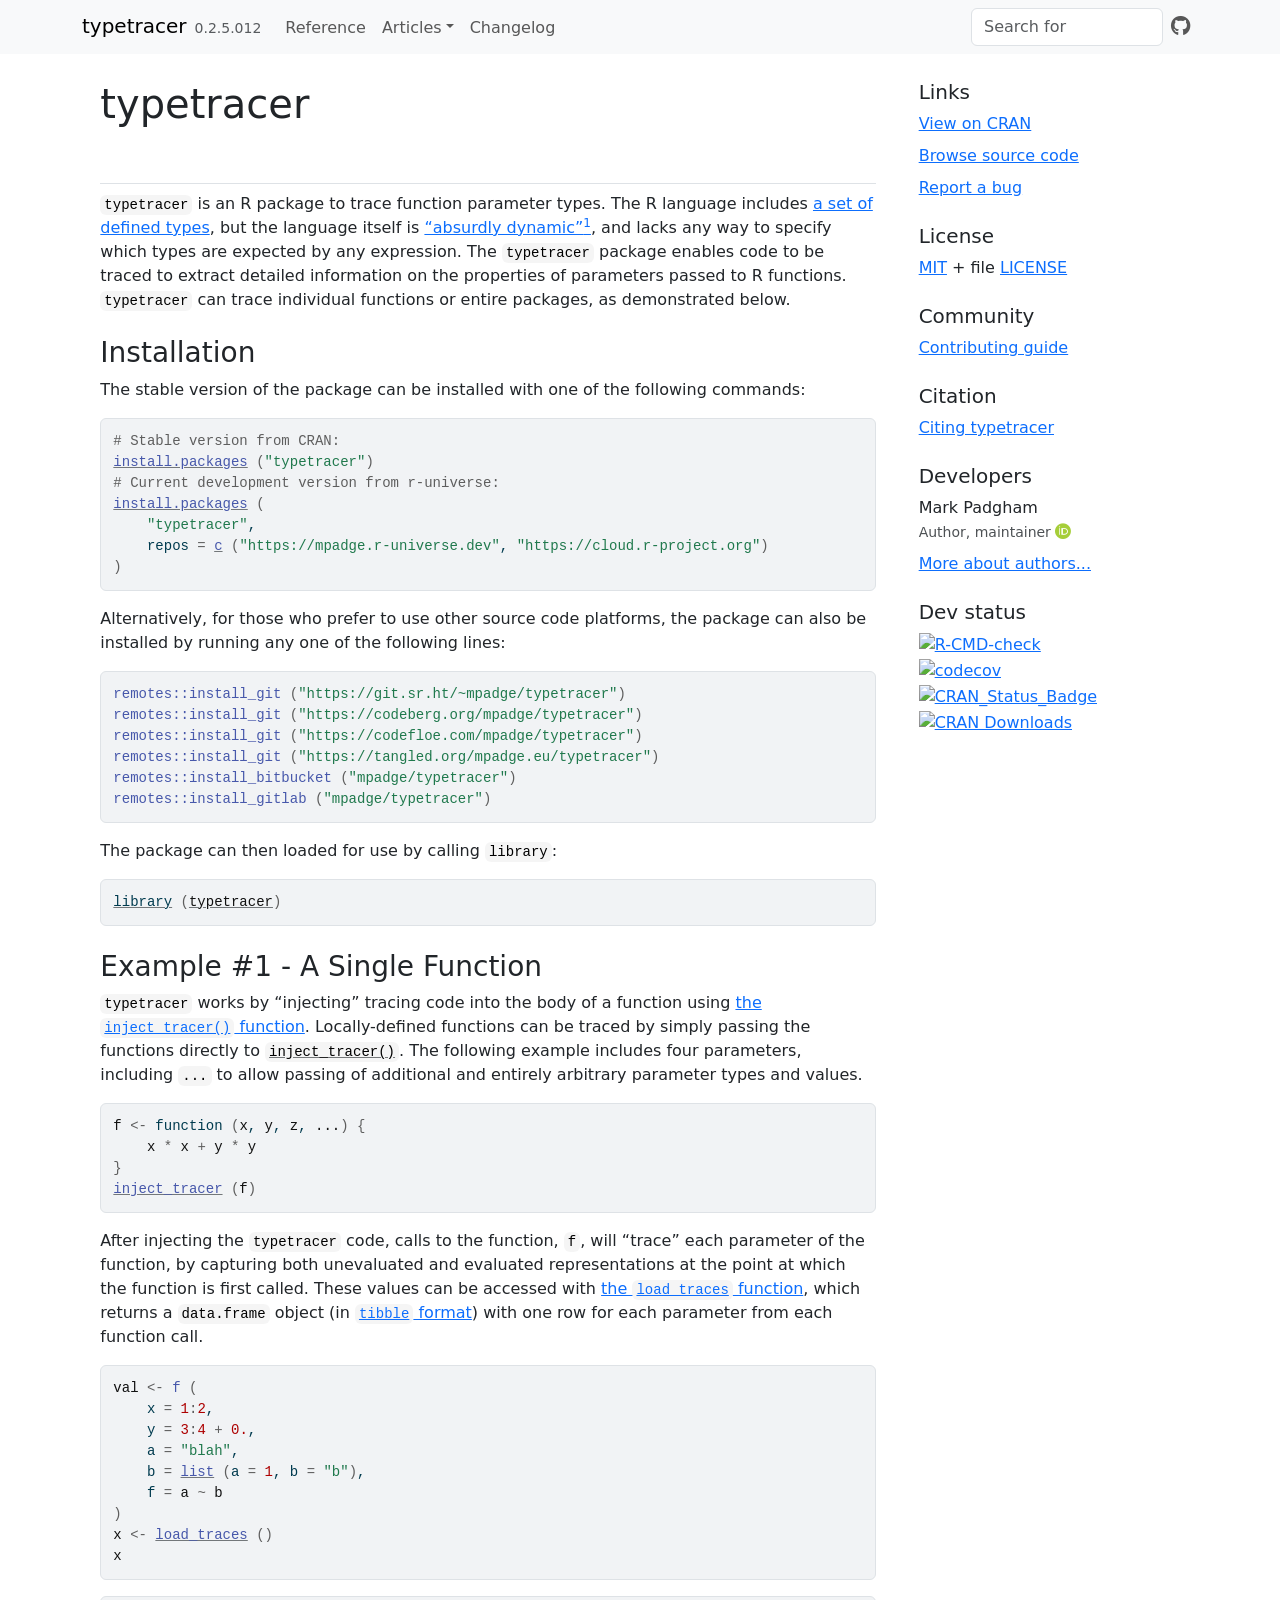
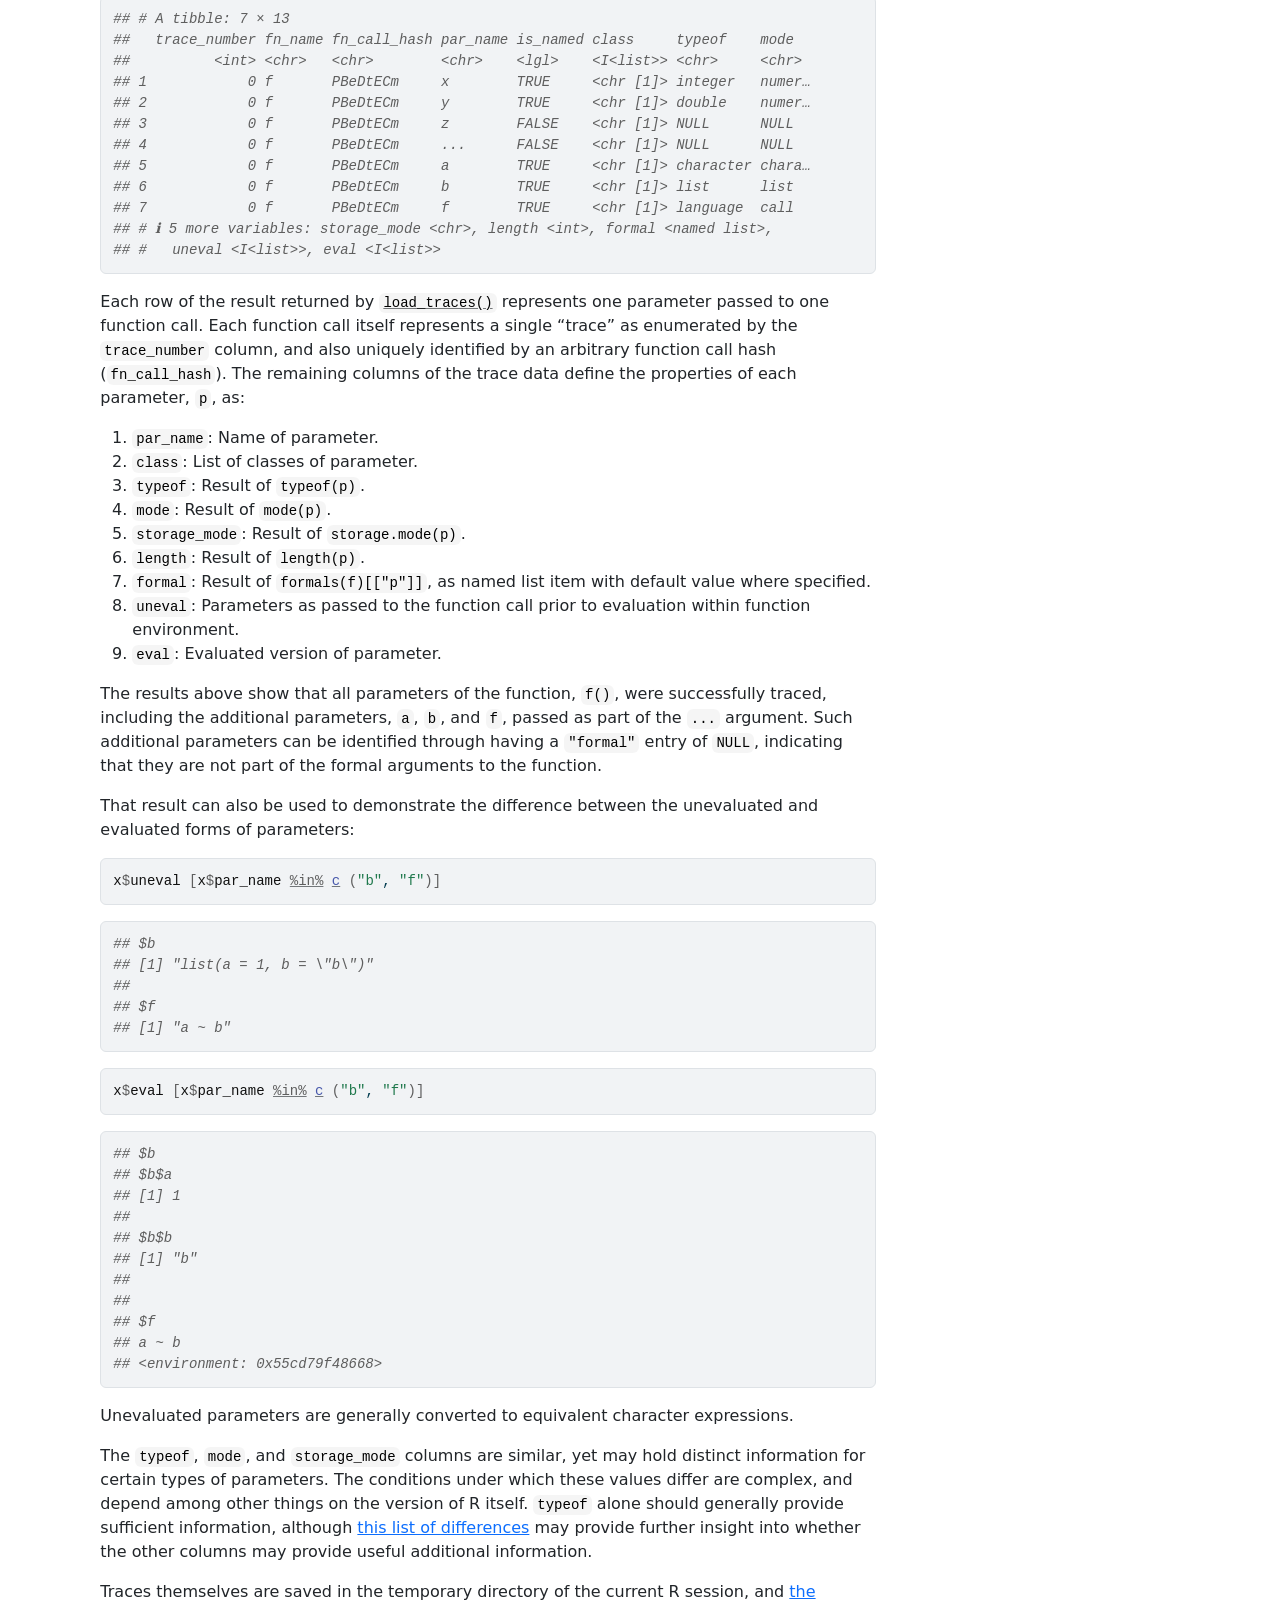
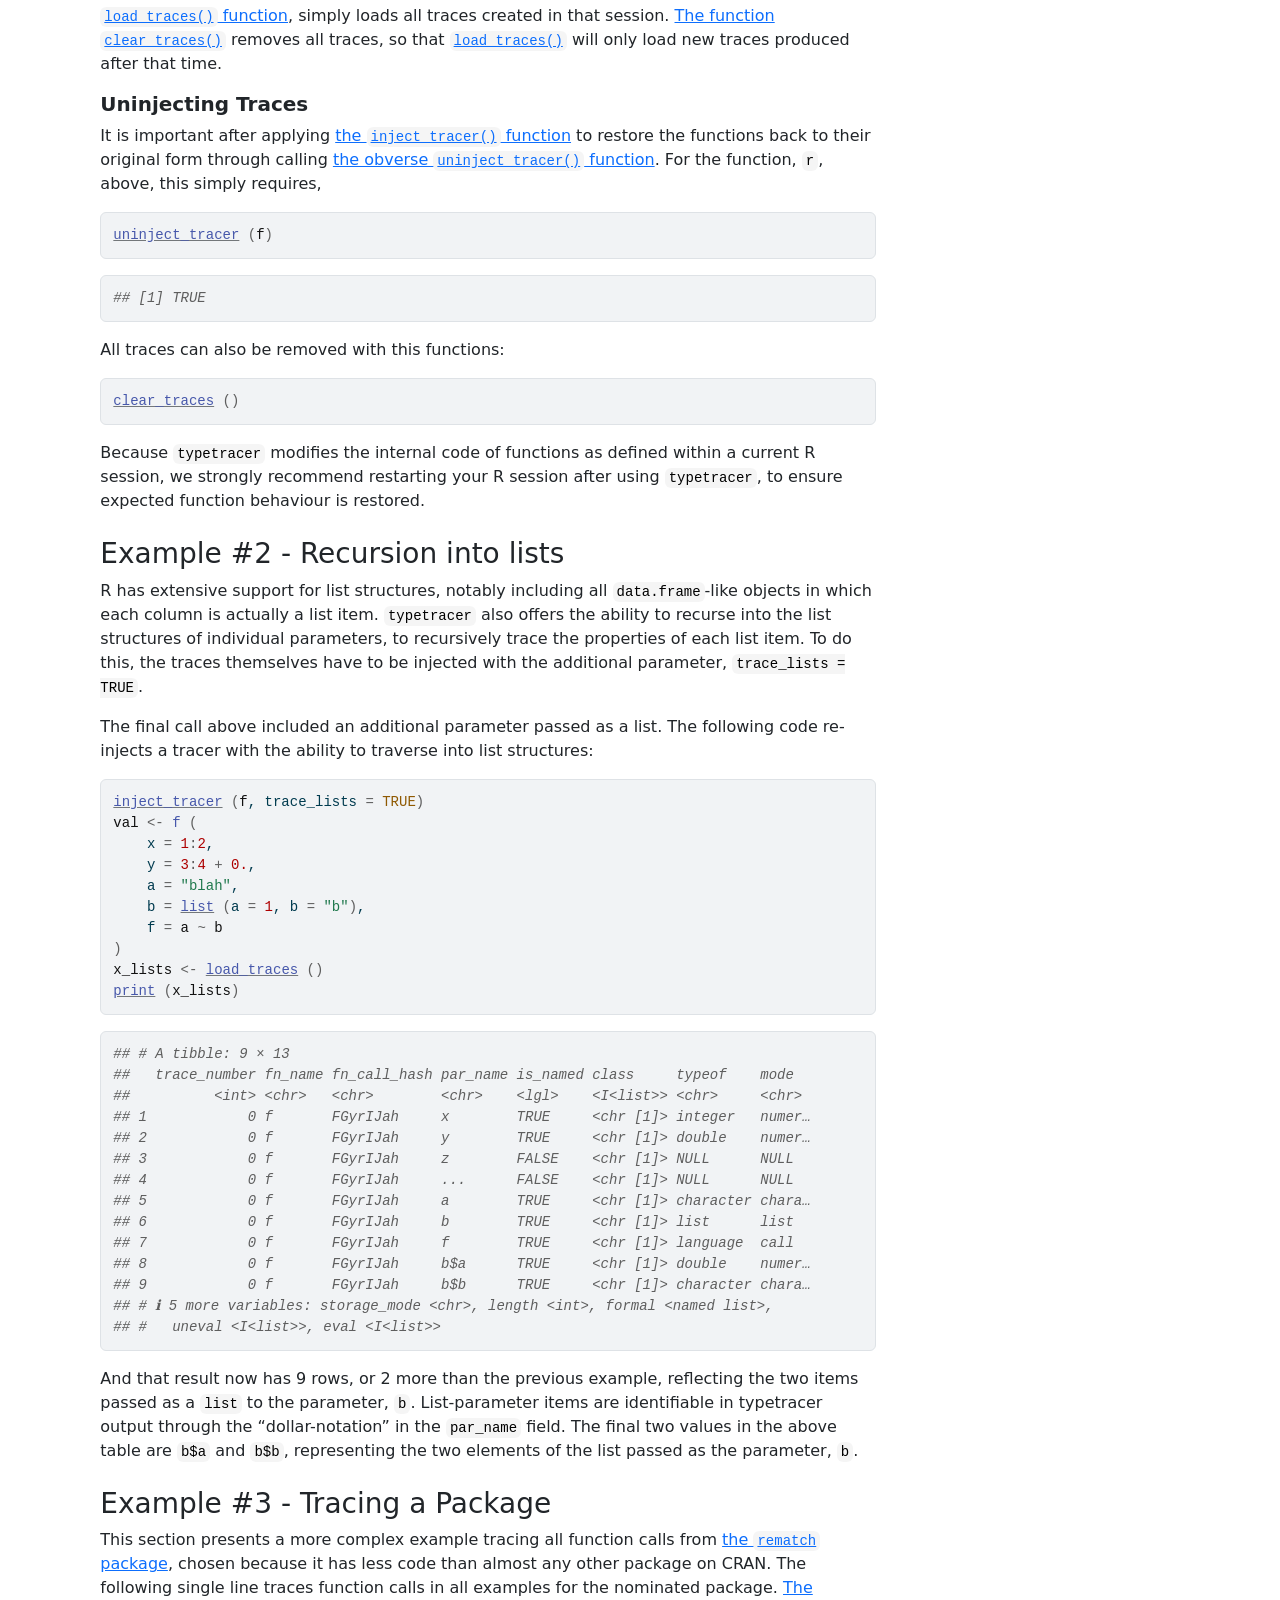
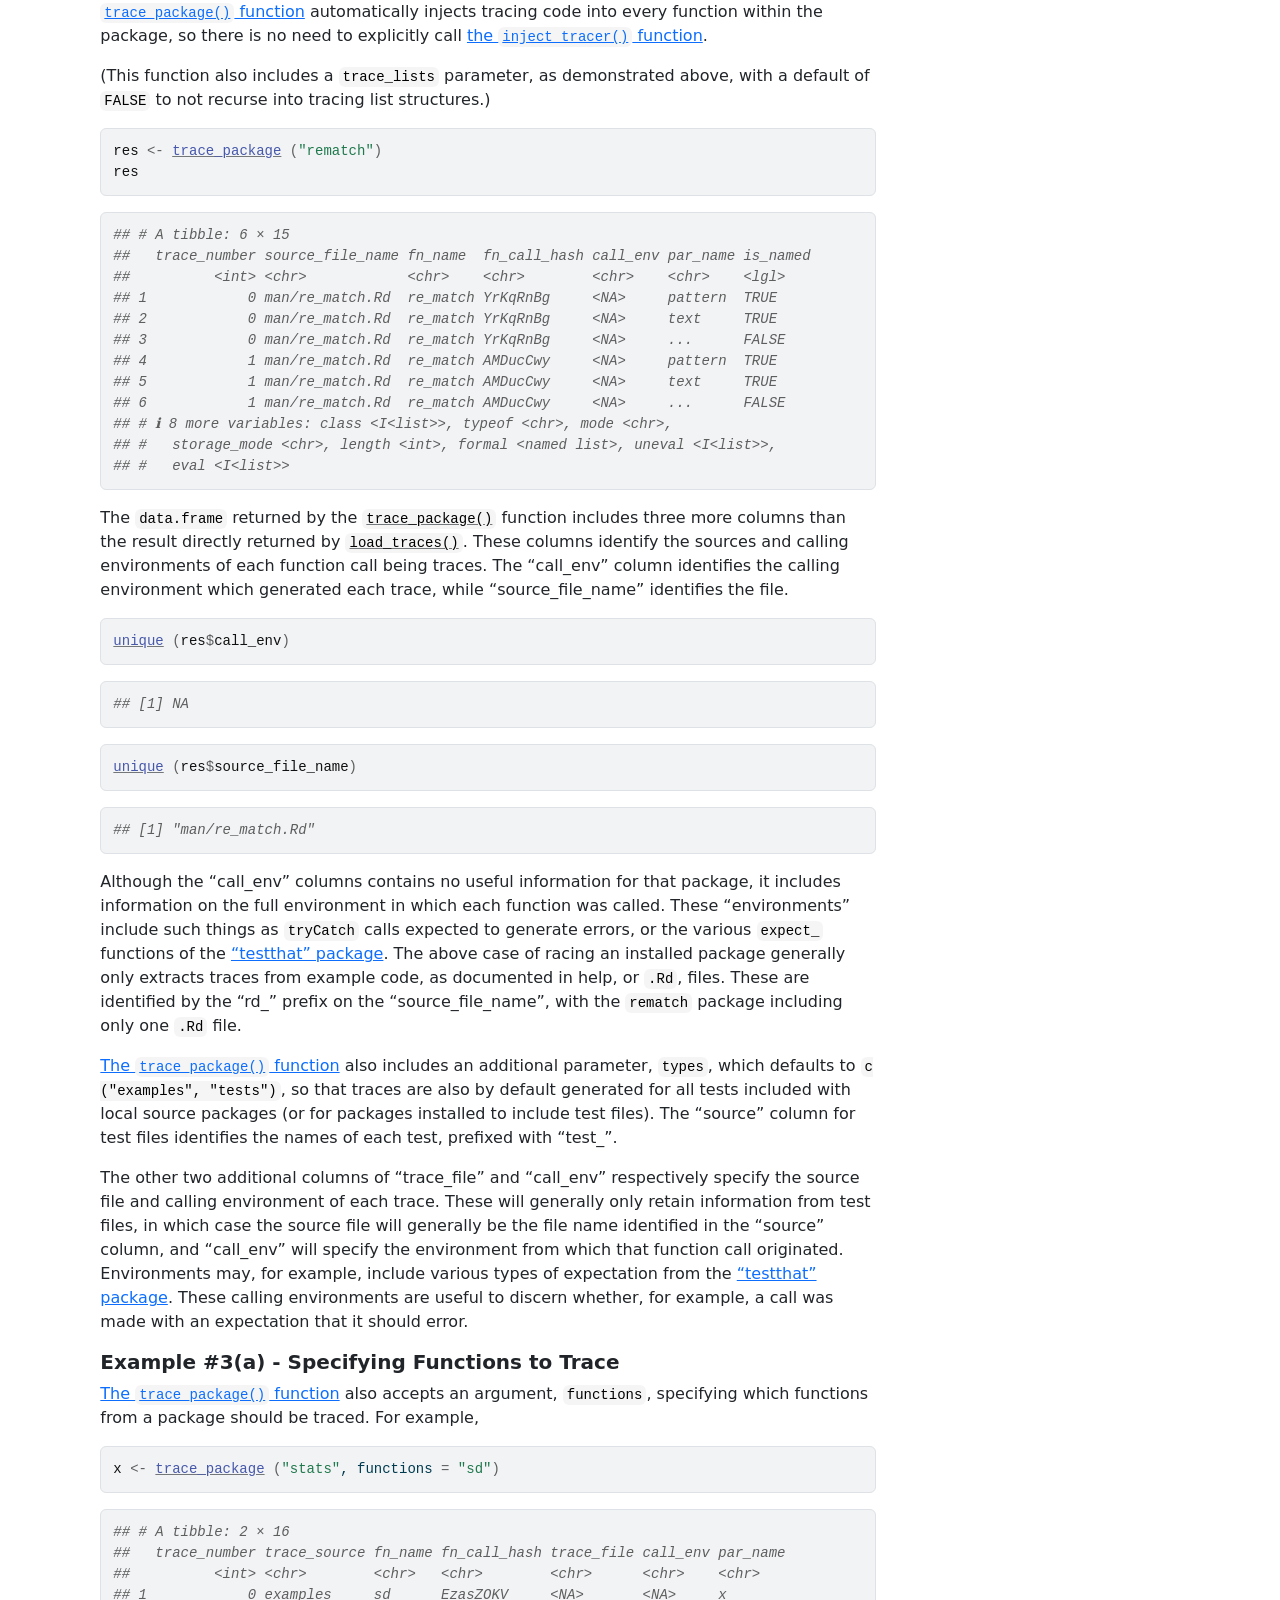
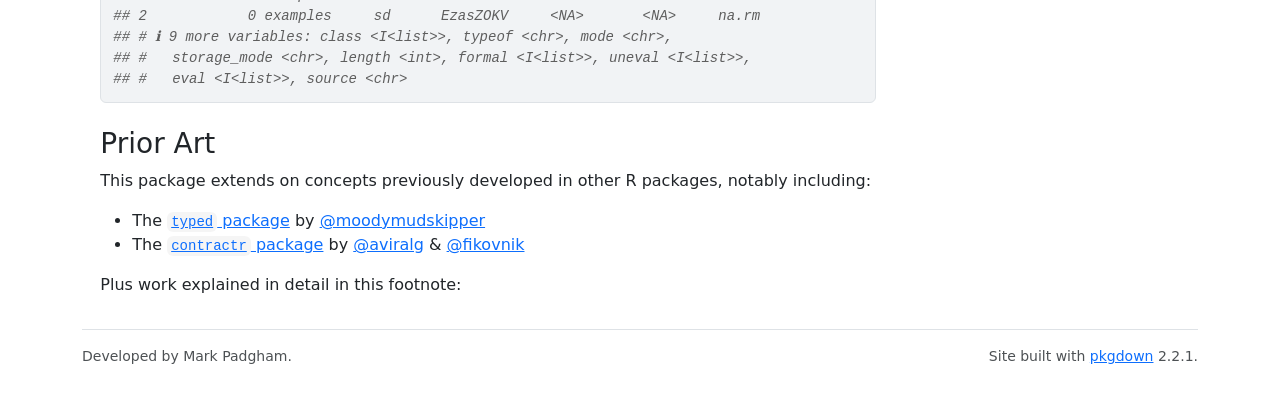
==== commit cacace56: "Deploying to gh-pages from @ mpadge/typetracer@81b754819d8b570fceba5bee35ec97cec7167e04 🚀" ====
--- a/index.html
+++ b/index.html
@@ -22,7 +22,7 @@
 
     <a class="navbar-brand me-2" href="index.html">typetracer</a>
 
-    <small class="nav-text text-muted me-auto" data-bs-toggle="tooltip" data-bs-placement="bottom" title="">0.2.5.011</small>
+    <small class="nav-text text-muted me-auto" data-bs-toggle="tooltip" data-bs-placement="bottom" title="">0.2.5.012</small>
 
 
     <button class="navbar-toggler" type="button" data-bs-toggle="collapse" data-bs-target="#navbar" aria-controls="navbar" aria-expanded="false" aria-label="Toggle navigation">
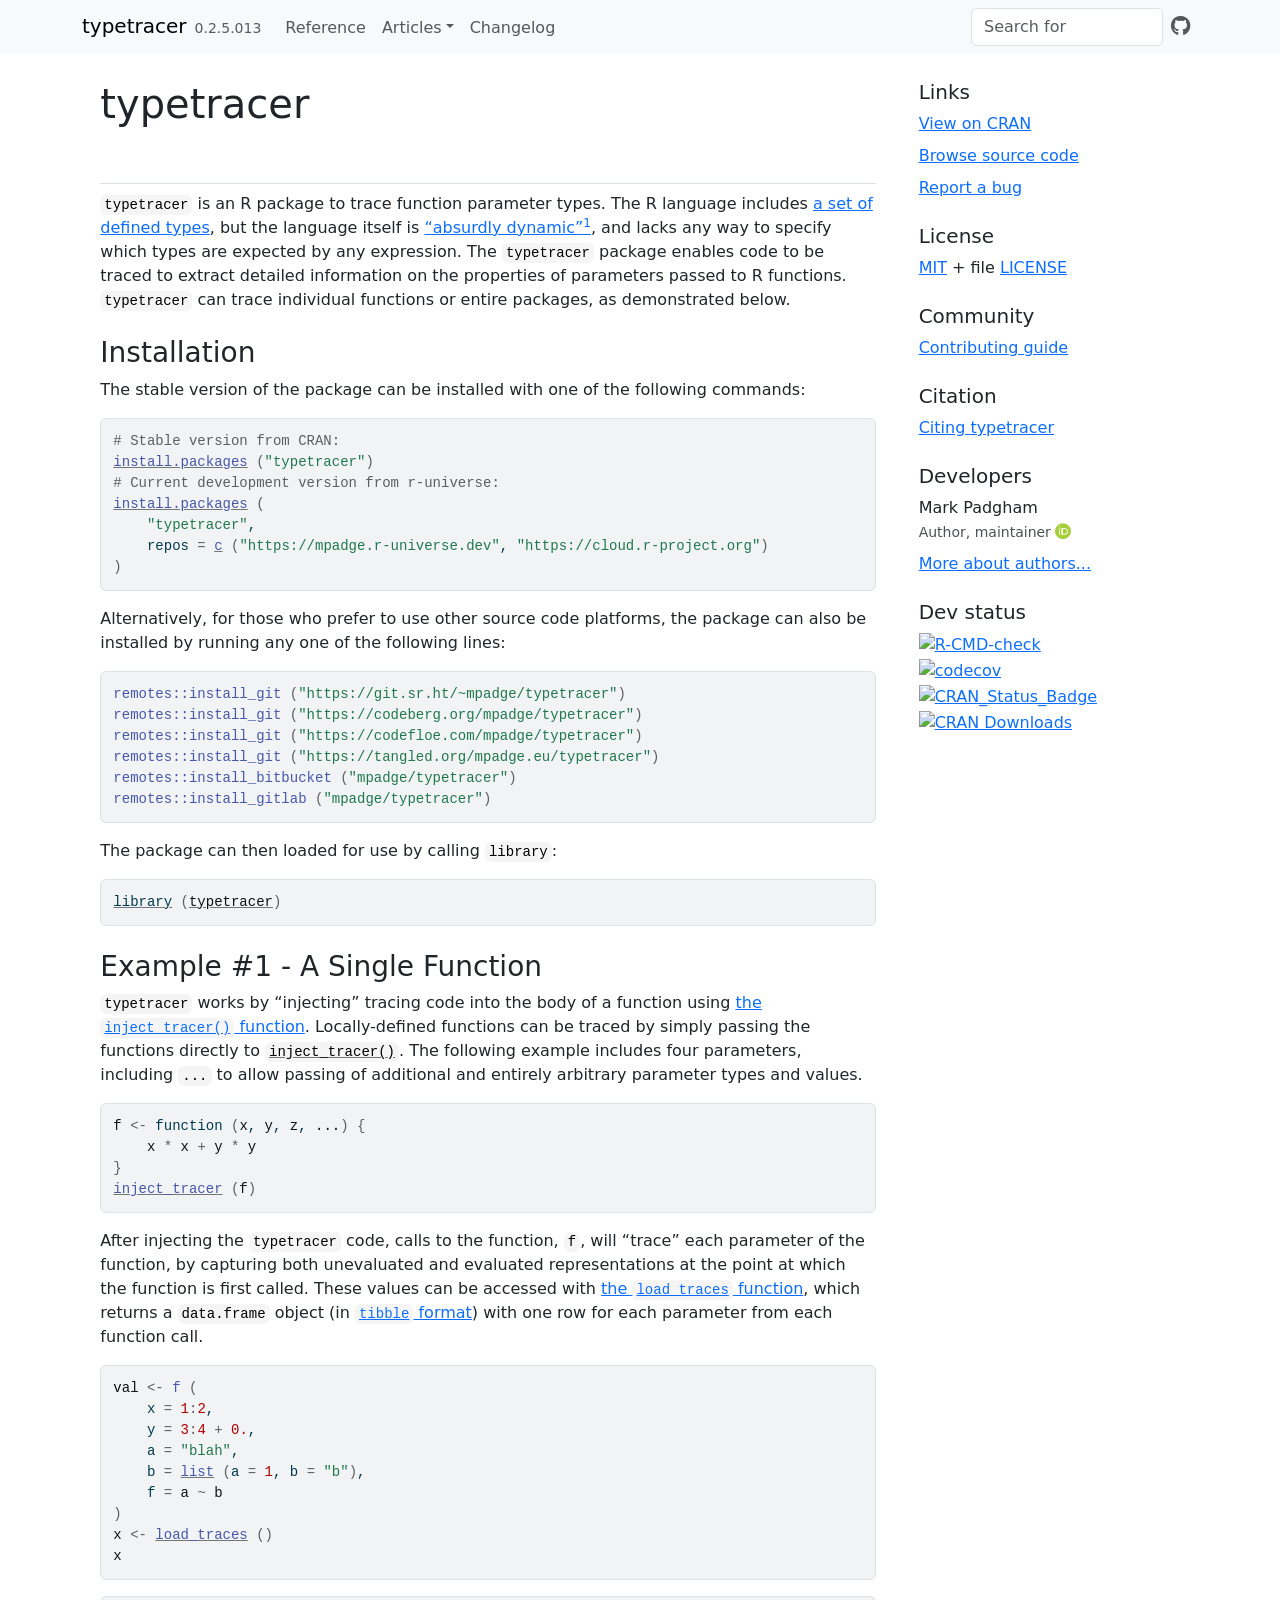
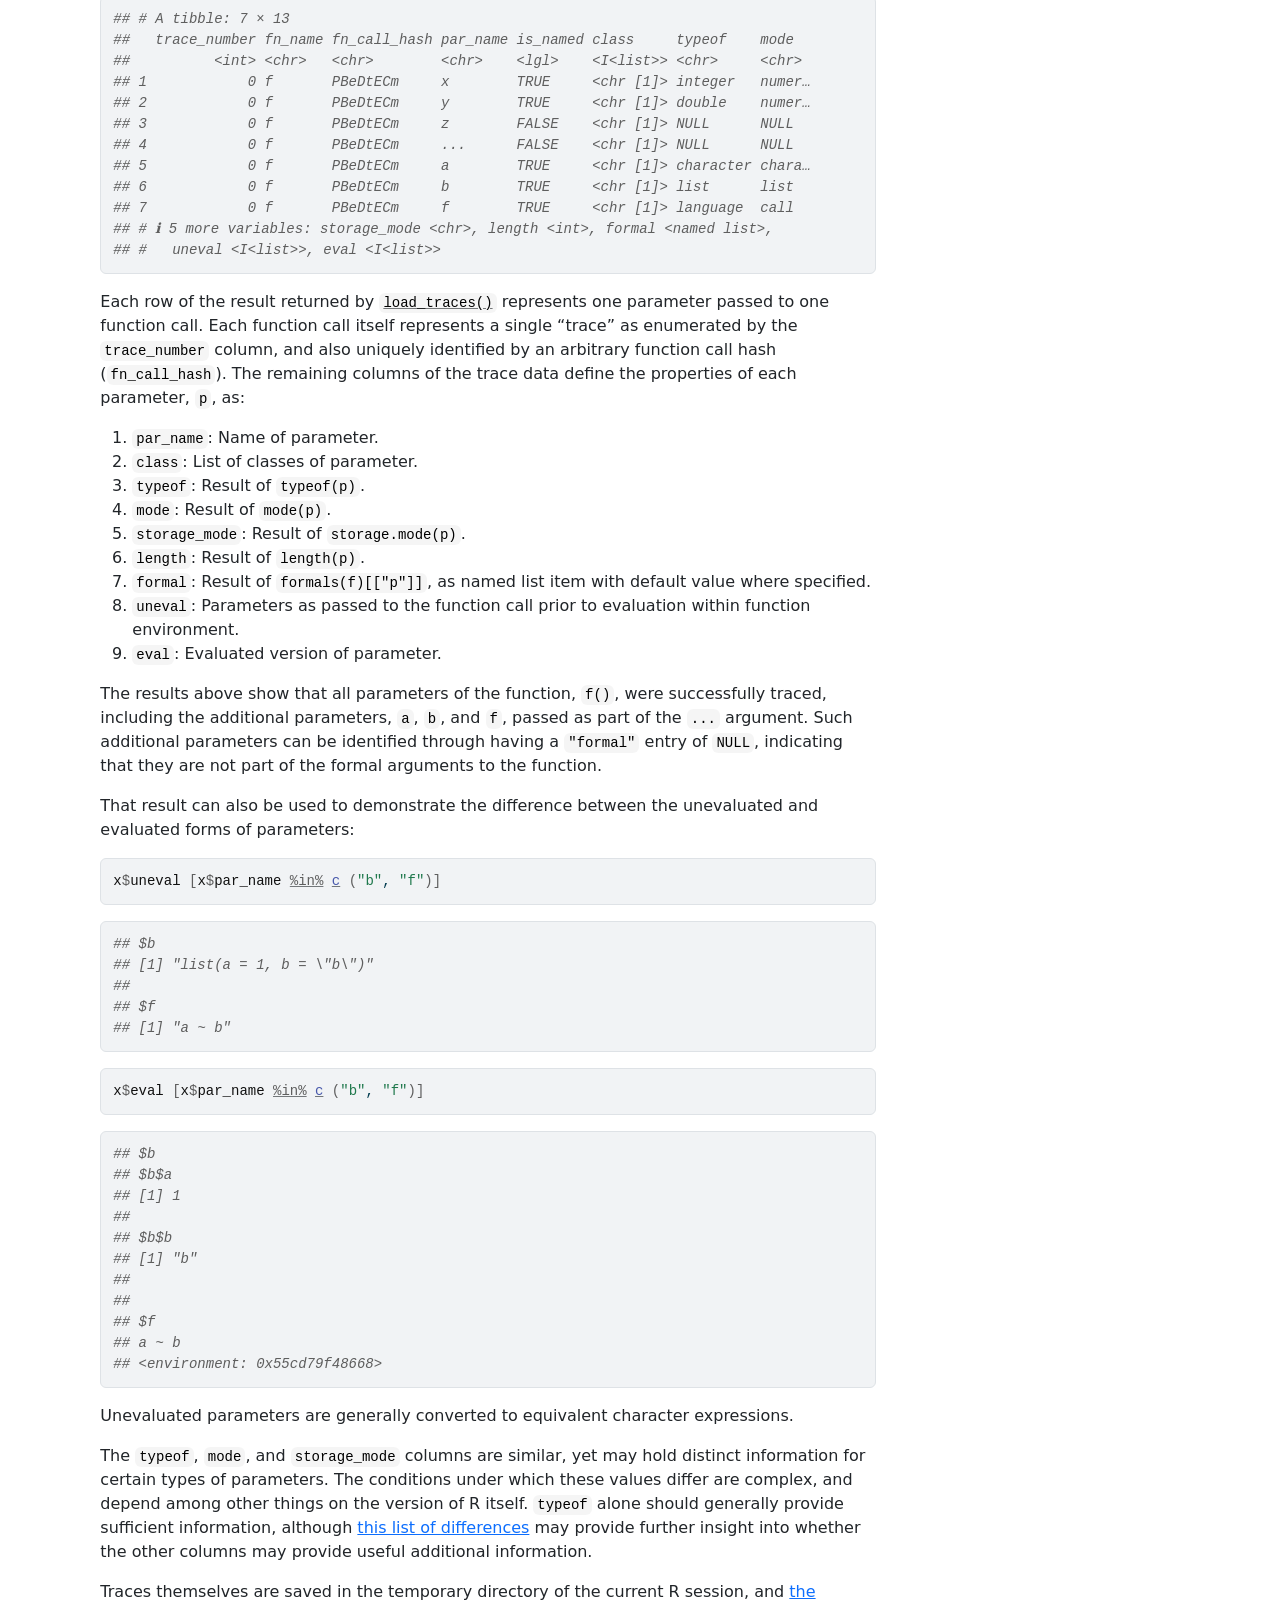
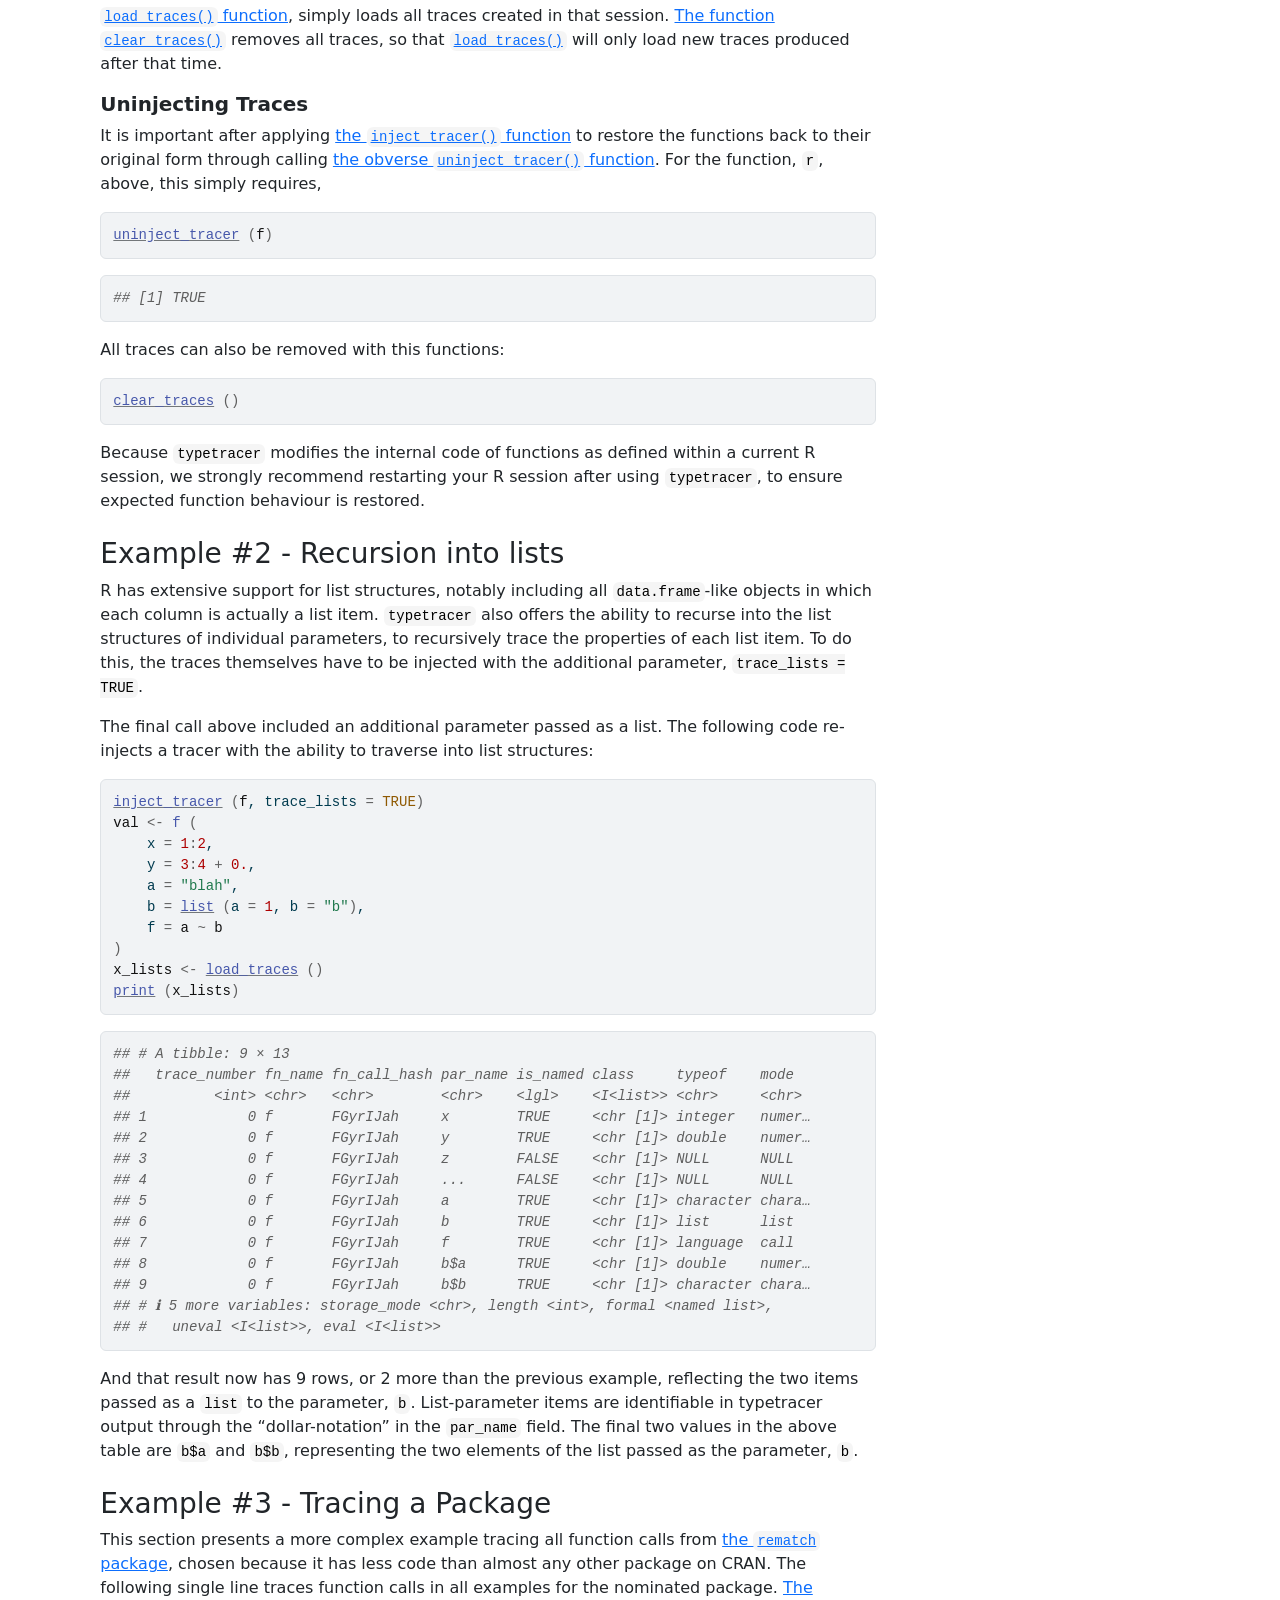
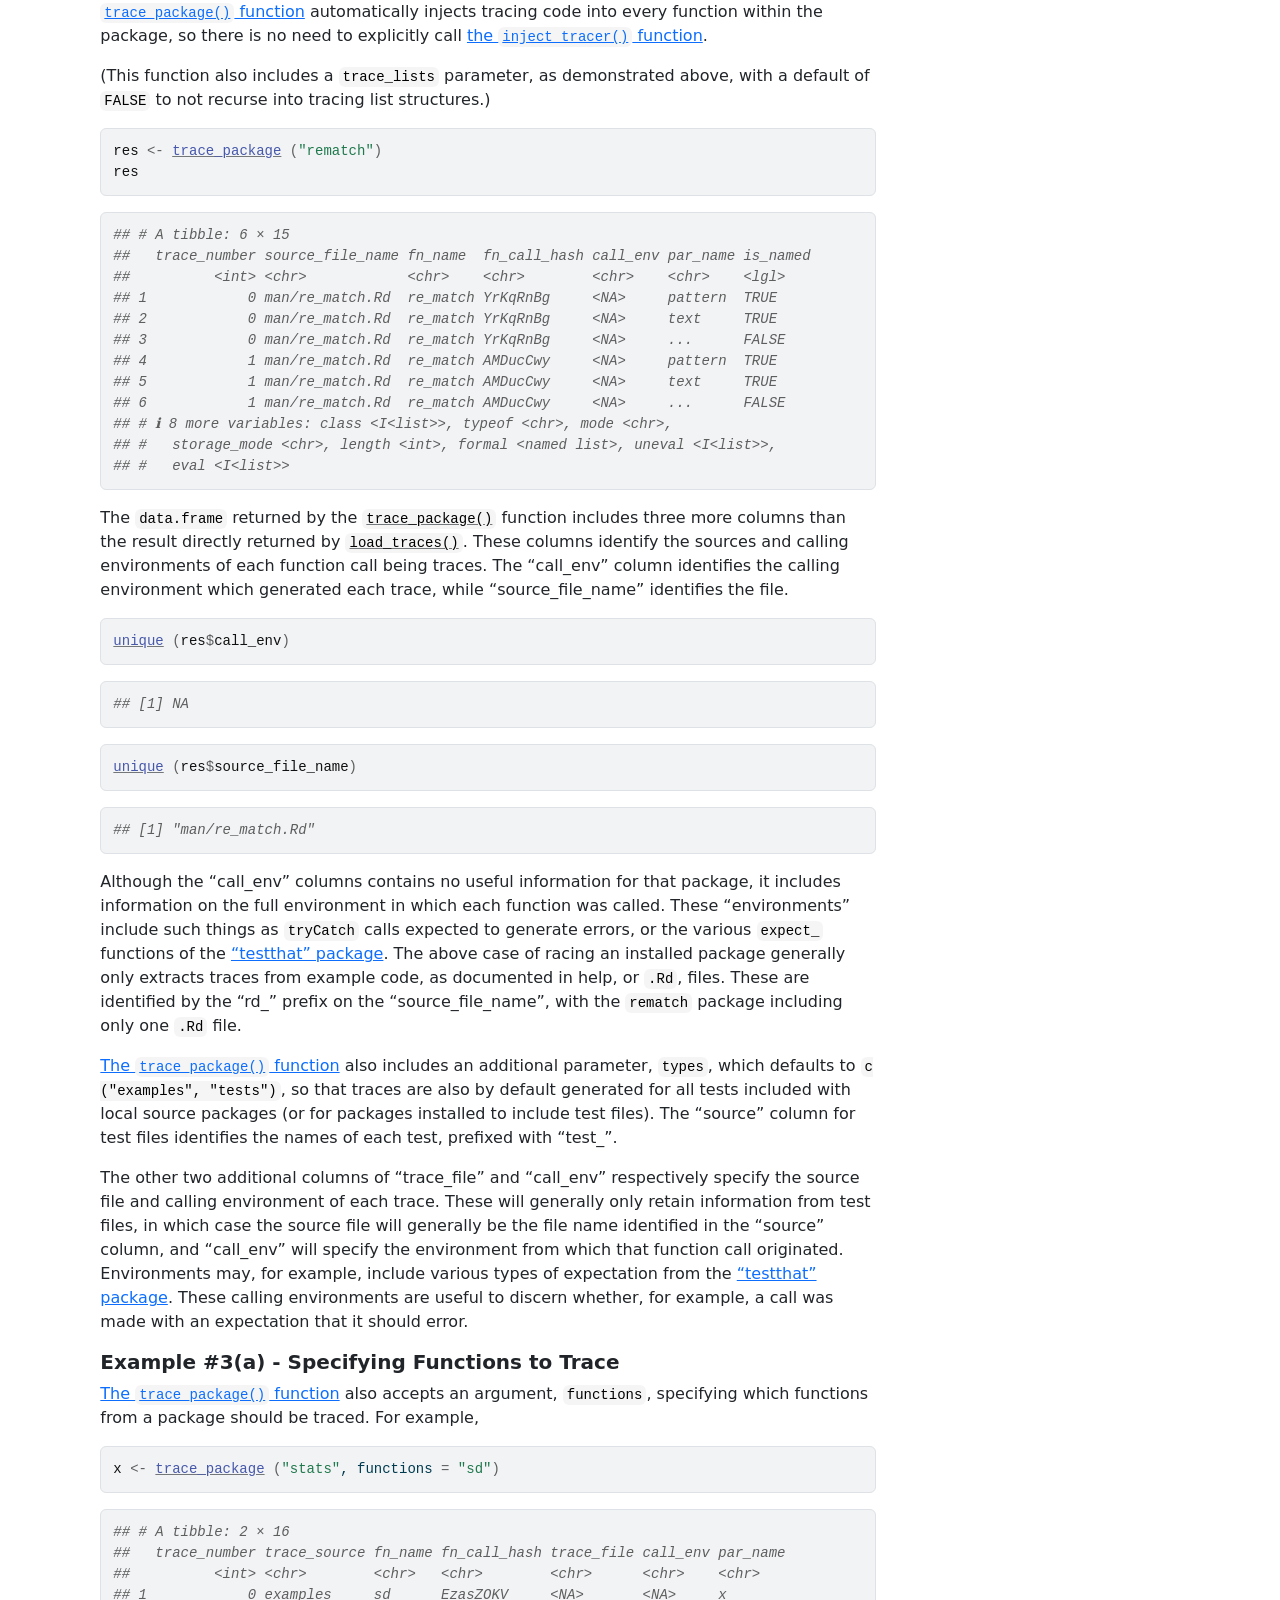
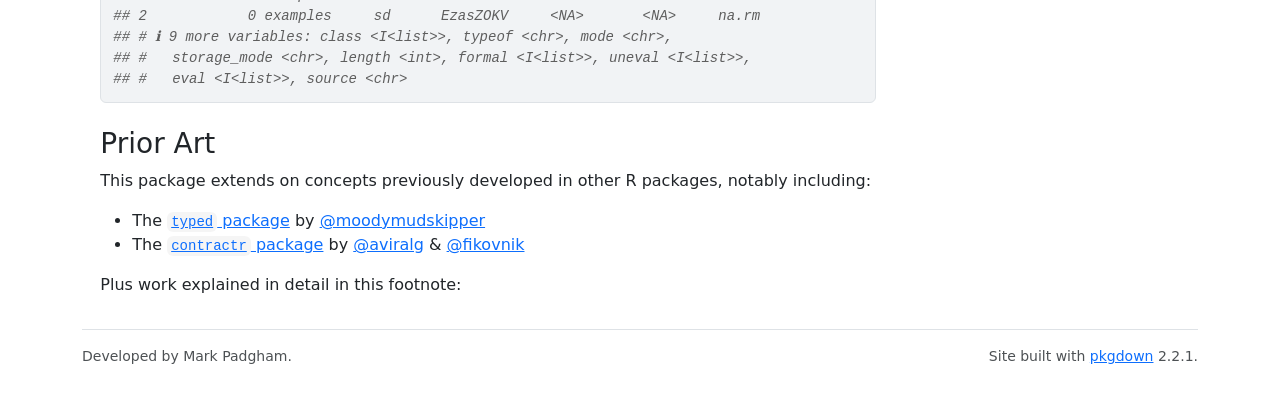
==== commit 56c992f3: "Deploying to gh-pages from @ mpadge/typetracer@3ee0bd0d16e445ba5fbd01fd630a61e485f2bfa5 🚀" ====
--- a/index.html
+++ b/index.html
@@ -22,7 +22,7 @@
 
     <a class="navbar-brand me-2" href="index.html">typetracer</a>
 
-    <small class="nav-text text-muted me-auto" data-bs-toggle="tooltip" data-bs-placement="bottom" title="">0.2.5.012</small>
+    <small class="nav-text text-muted me-auto" data-bs-toggle="tooltip" data-bs-placement="bottom" title="">0.2.5.013</small>
 
 
     <button class="navbar-toggler" type="button" data-bs-toggle="collapse" data-bs-target="#navbar" aria-controls="navbar" aria-expanded="false" aria-label="Toggle navigation">
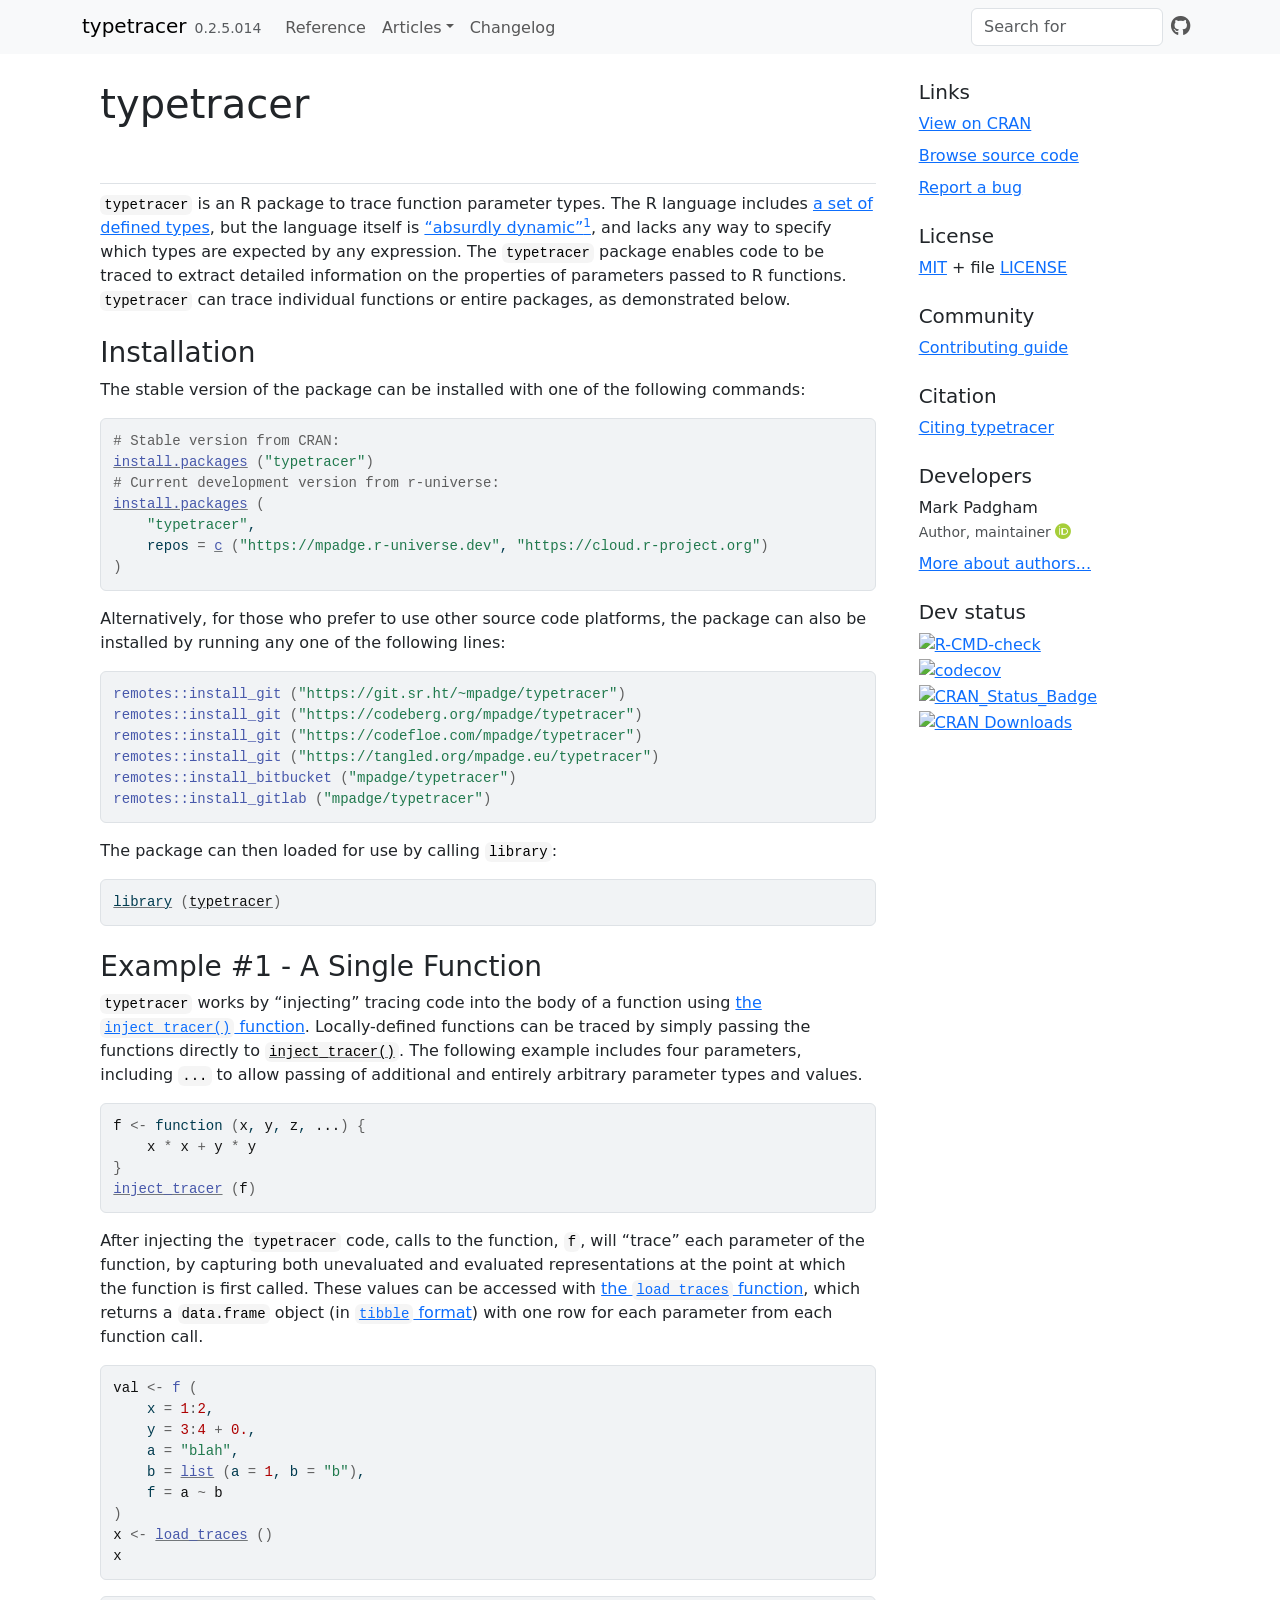
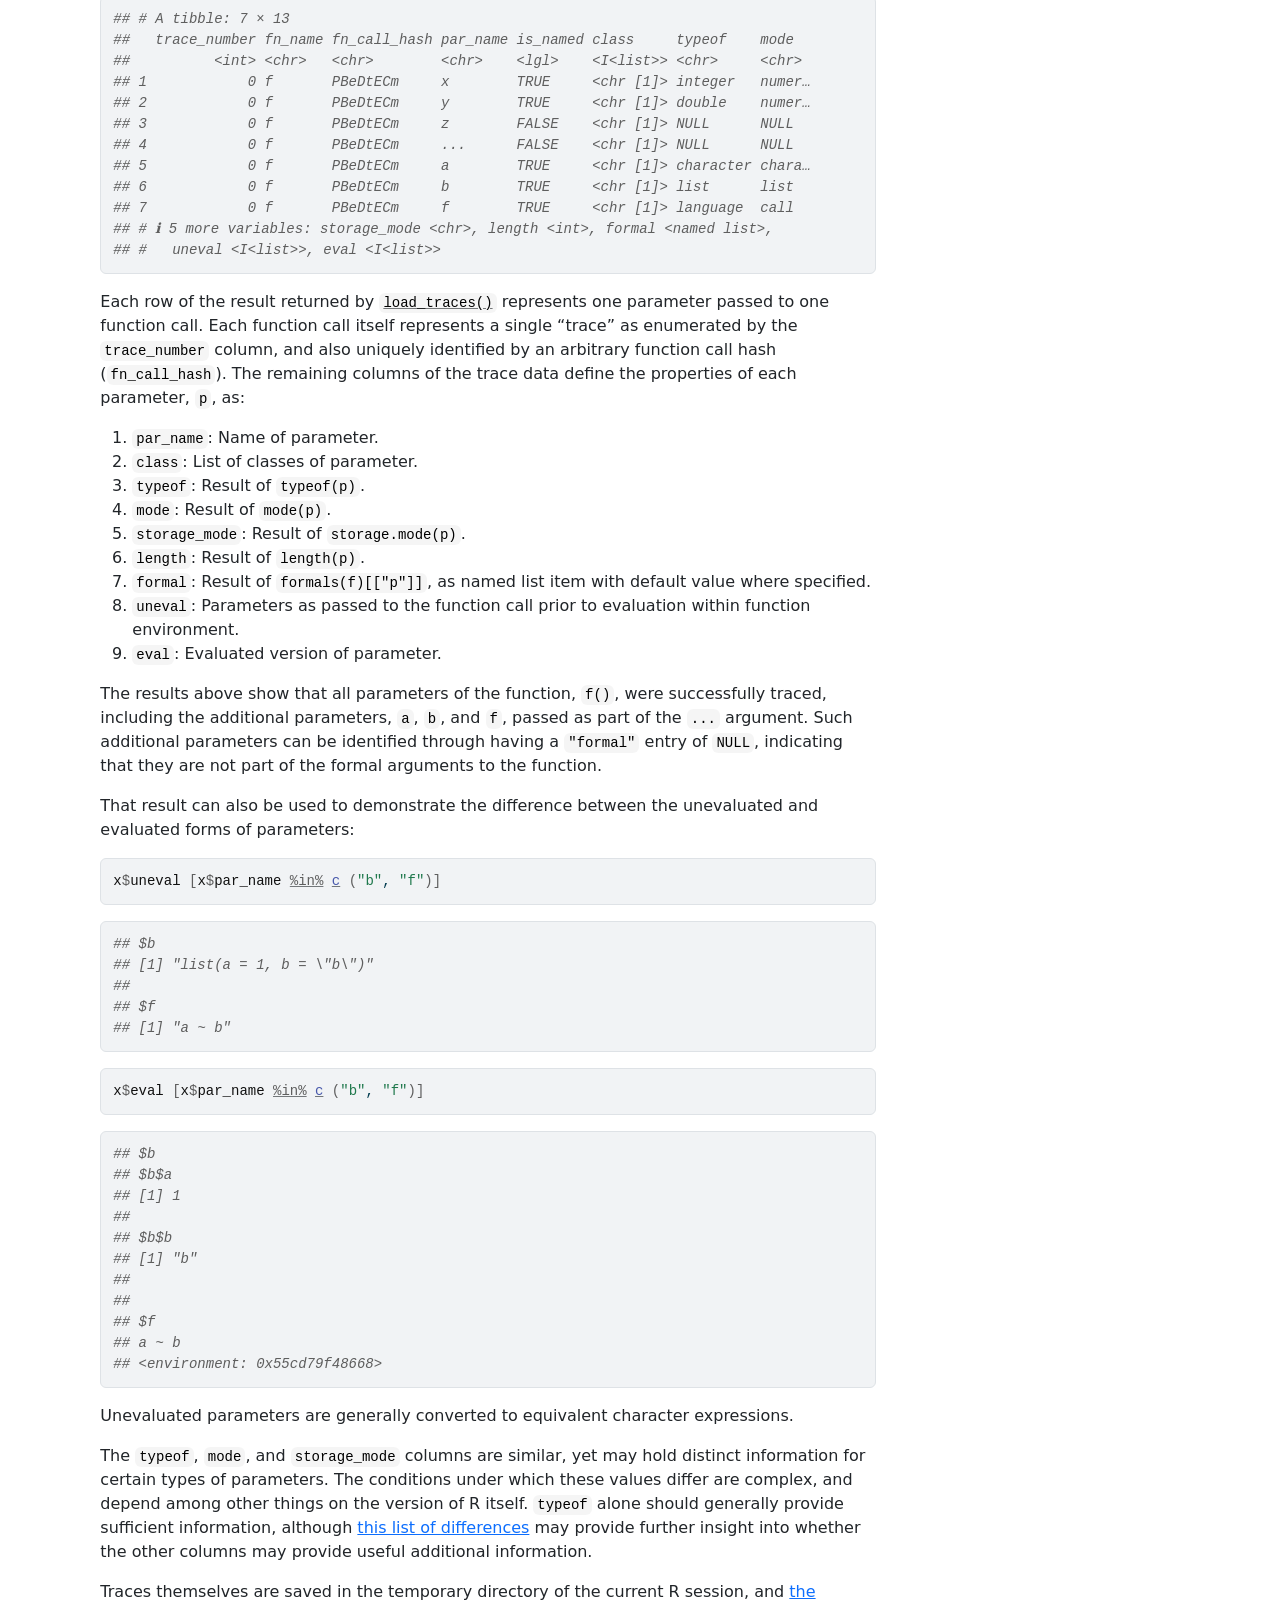
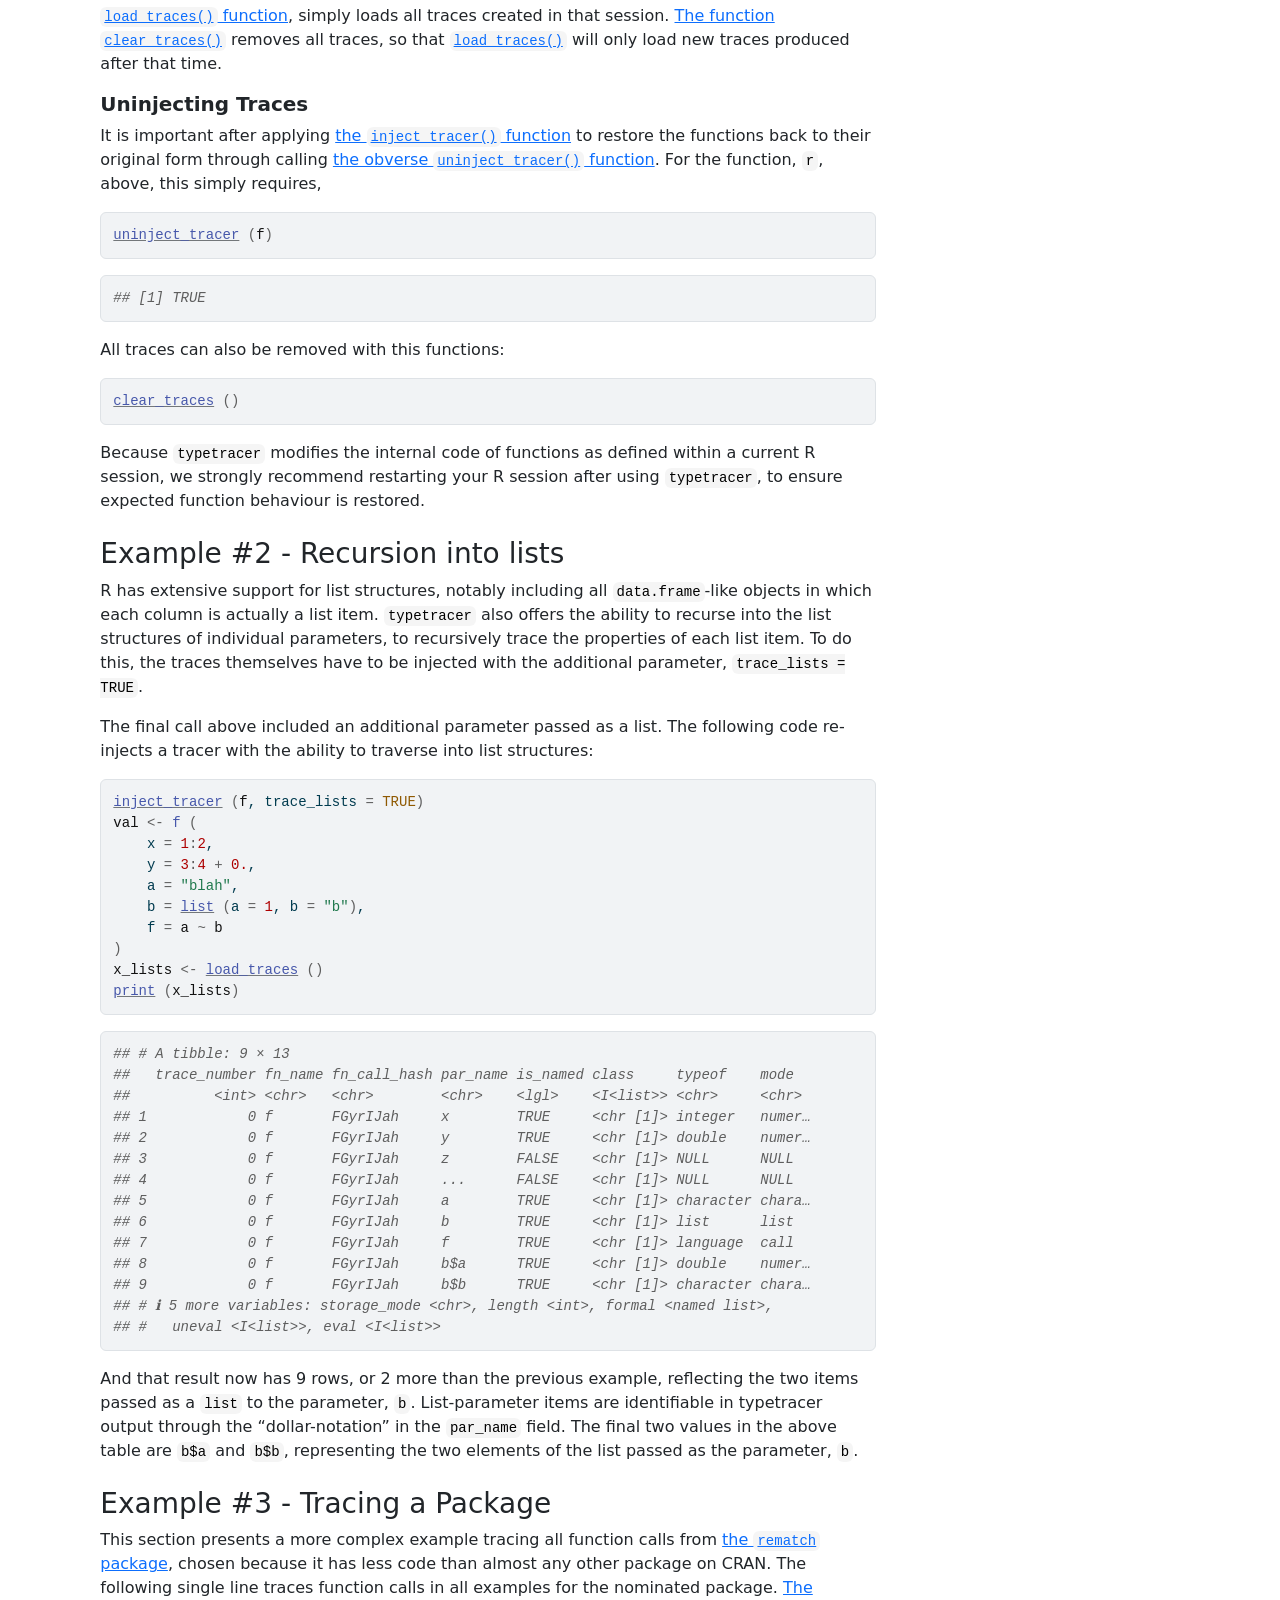
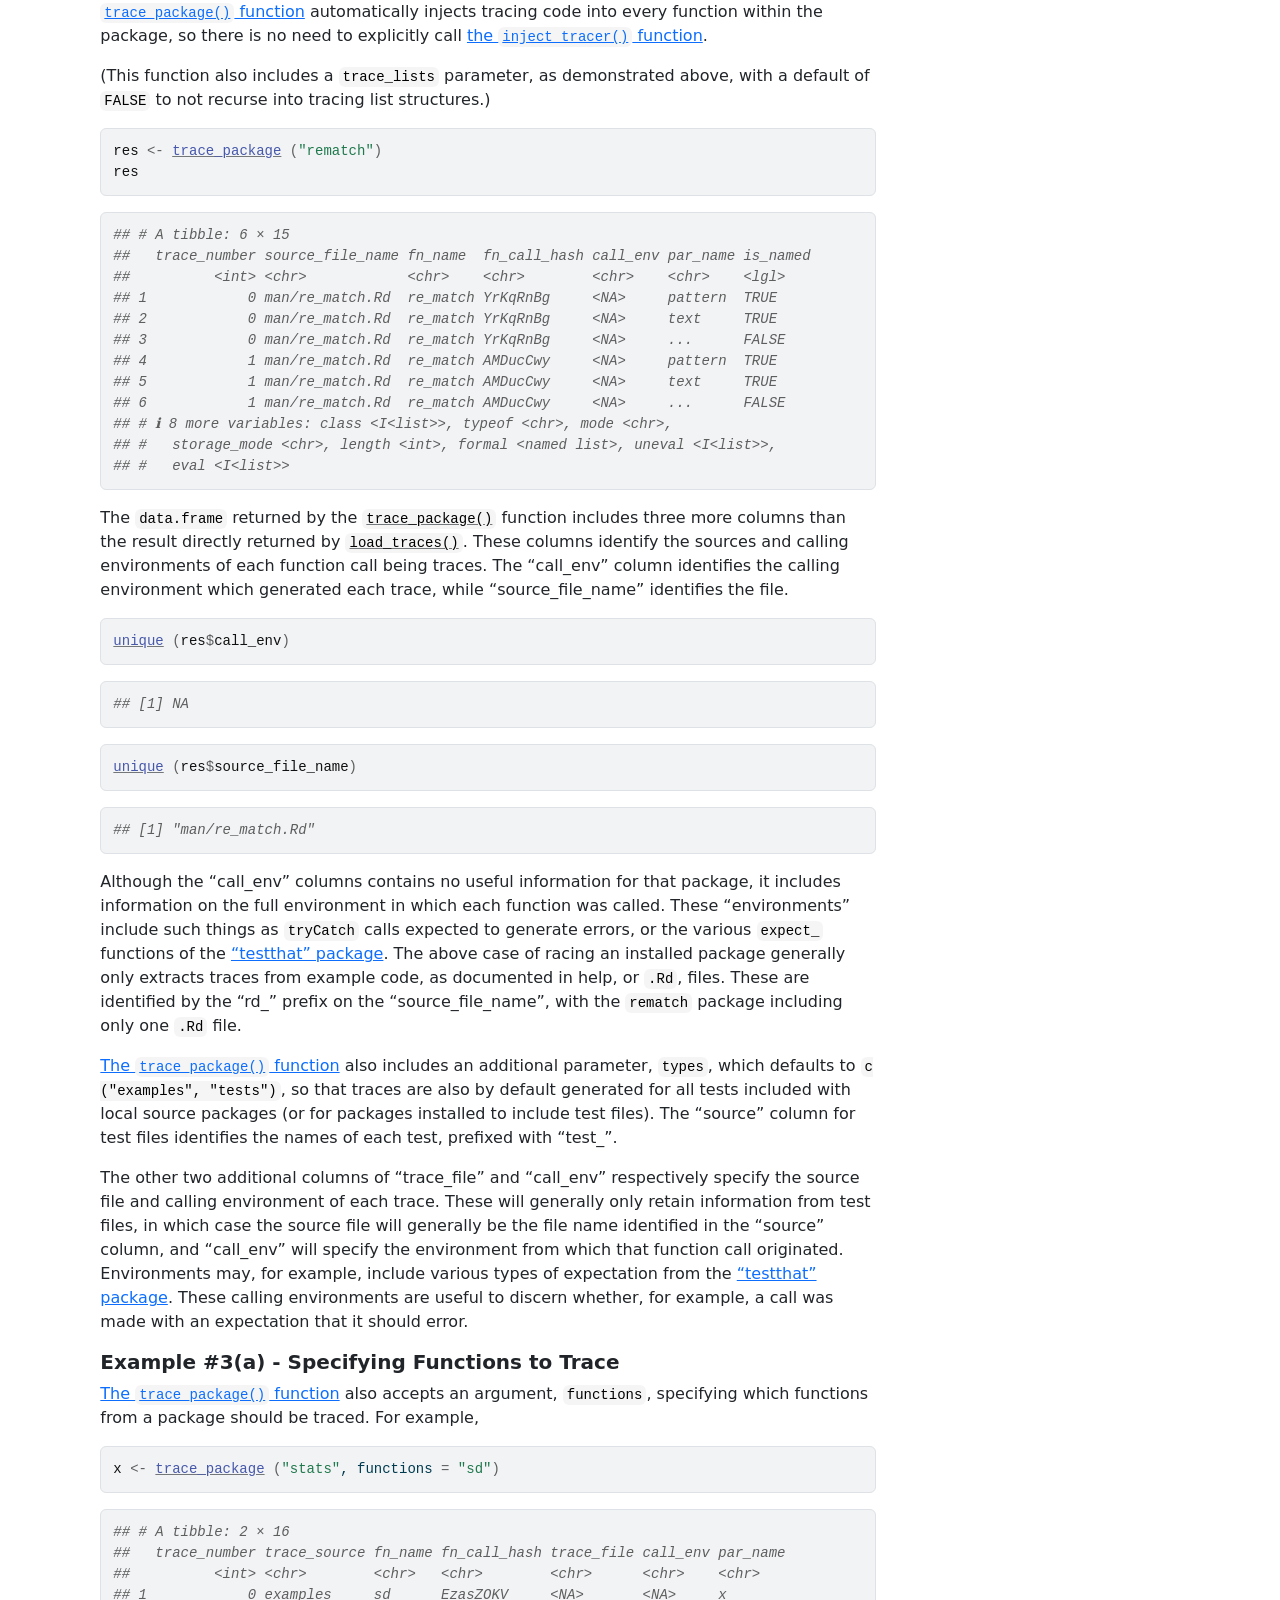
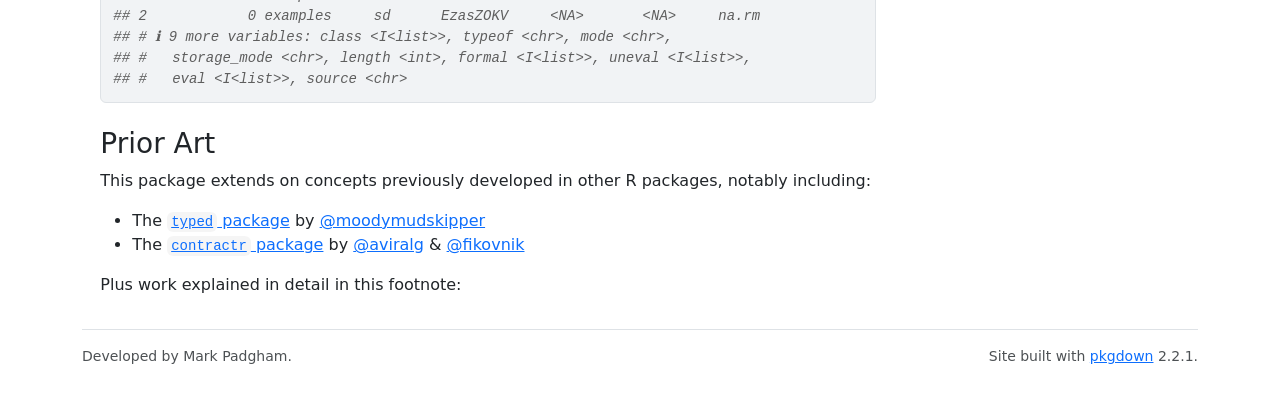
==== commit 5df0ad98: "Deploying to gh-pages from @ mpadge/typetracer@63654c4a7243ccfc56ed24f2ece75f1dc0b0eacb 🚀" ====
--- a/index.html
+++ b/index.html
@@ -22,7 +22,7 @@
 
     <a class="navbar-brand me-2" href="index.html">typetracer</a>
 
-    <small class="nav-text text-muted me-auto" data-bs-toggle="tooltip" data-bs-placement="bottom" title="">0.2.5.013</small>
+    <small class="nav-text text-muted me-auto" data-bs-toggle="tooltip" data-bs-placement="bottom" title="">0.2.5.014</small>
 
 
     <button class="navbar-toggler" type="button" data-bs-toggle="collapse" data-bs-target="#navbar" aria-controls="navbar" aria-expanded="false" aria-label="Toggle navigation">
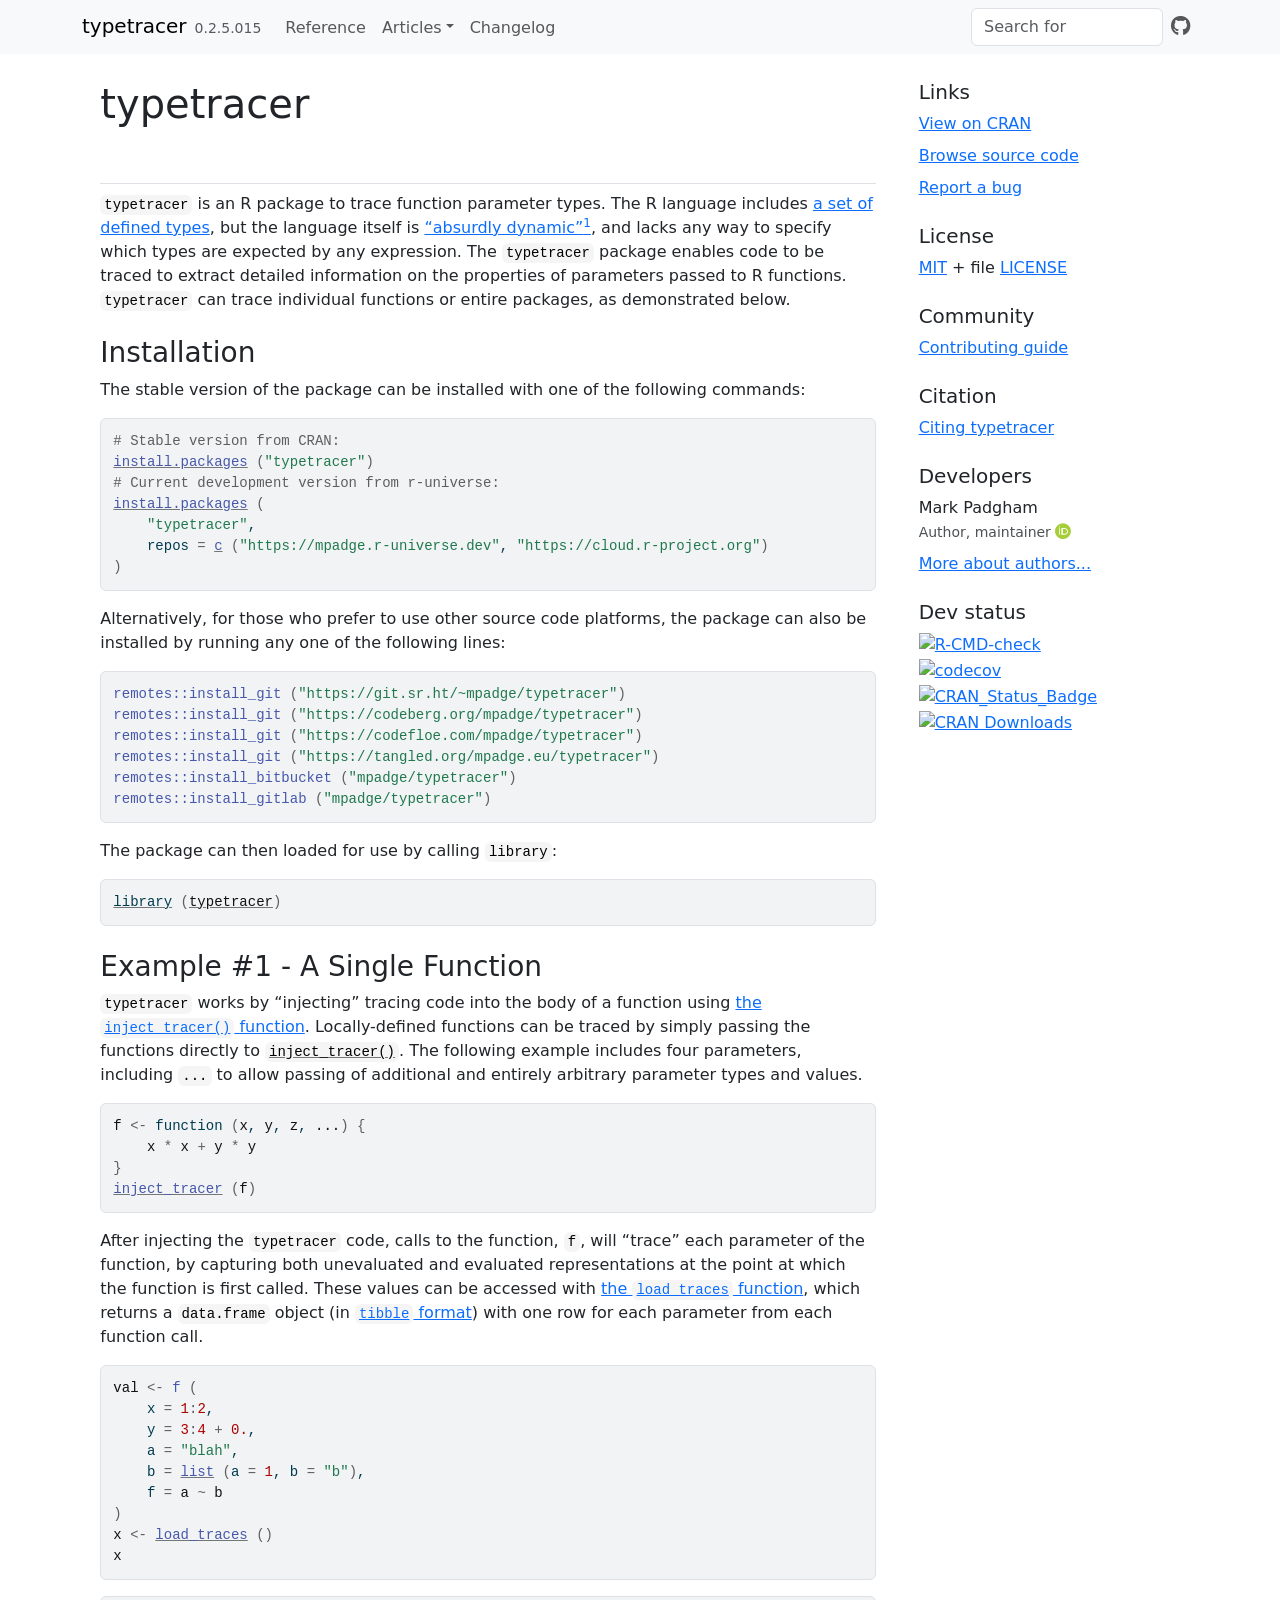
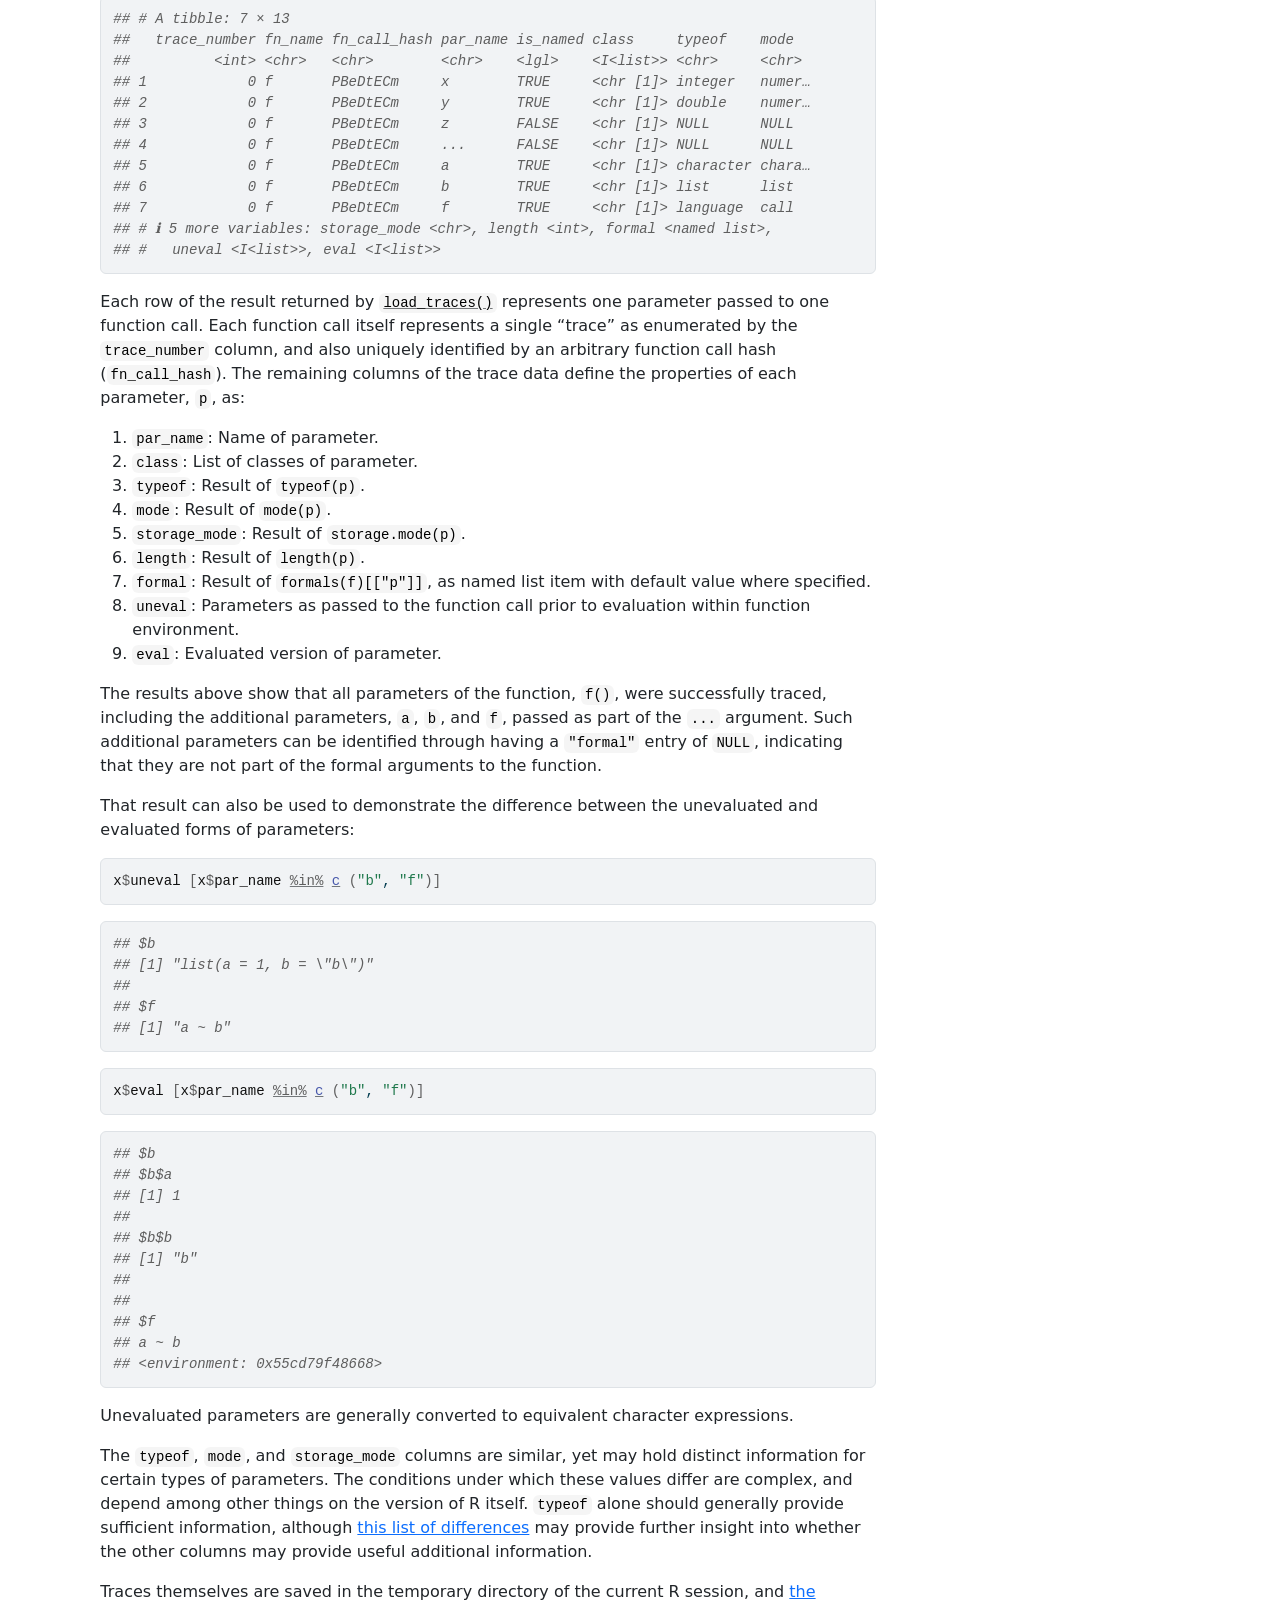
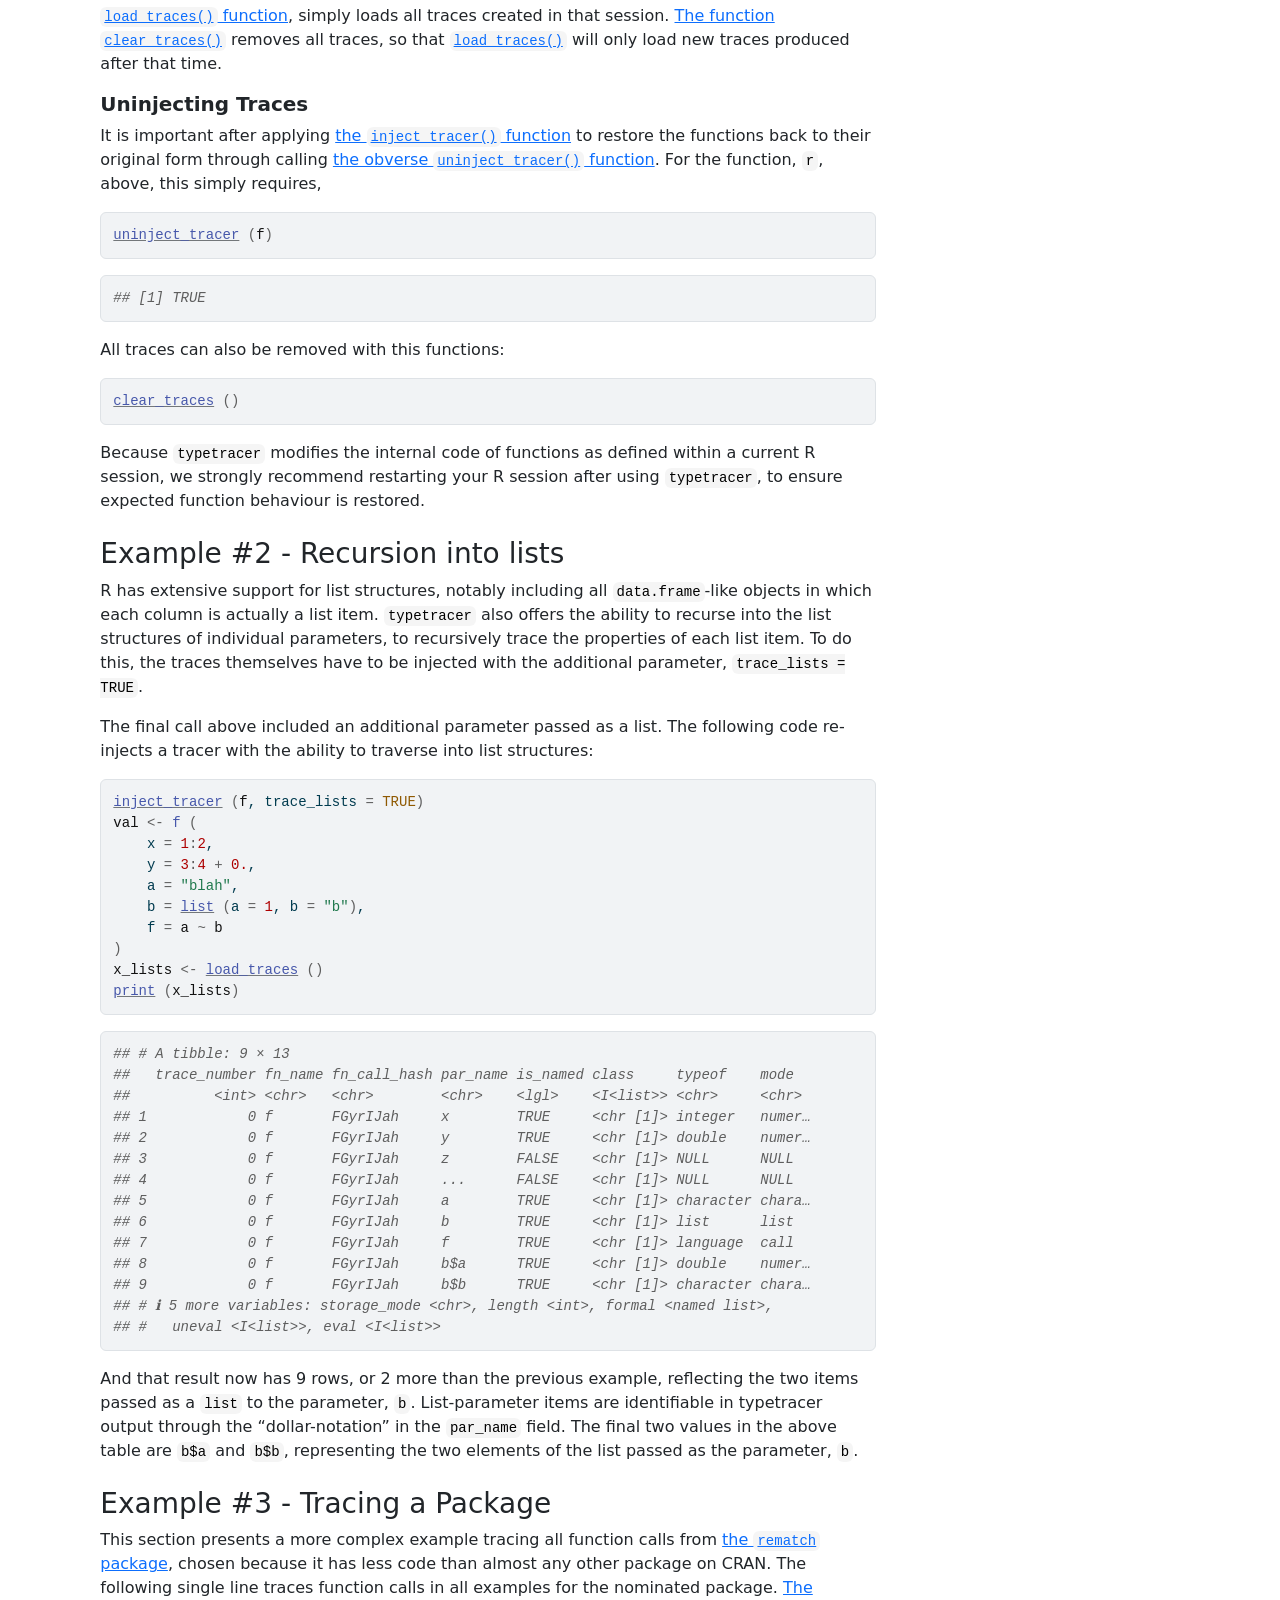
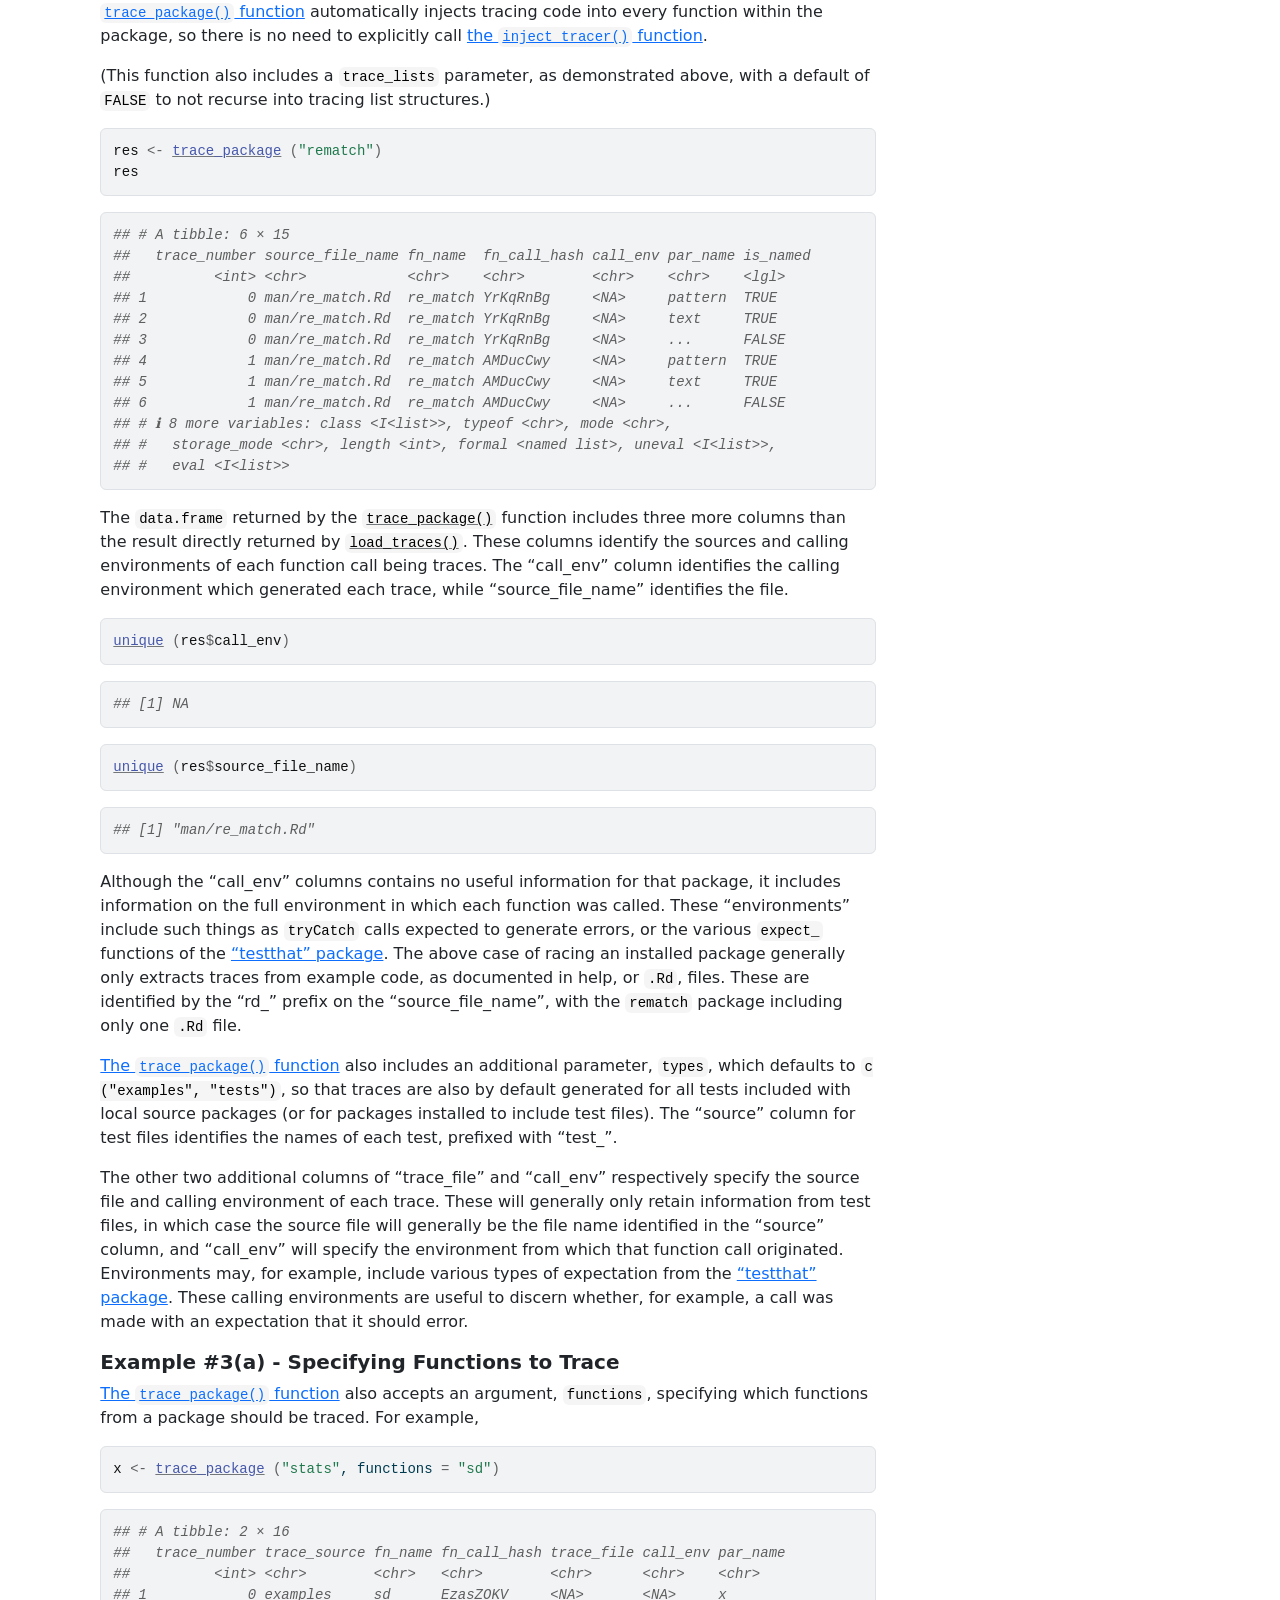
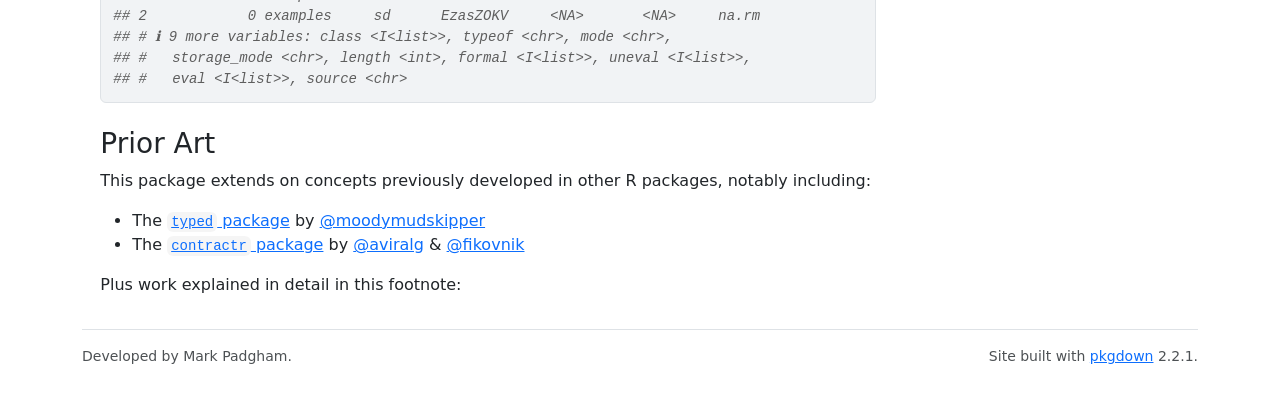
==== commit 08f2de5e: "Deploying to gh-pages from @ mpadge/typetracer@577a46e757c4e6df06bfd8d7ccb1b3806ac67373 🚀" ====
--- a/index.html
+++ b/index.html
@@ -22,7 +22,7 @@
 
     <a class="navbar-brand me-2" href="index.html">typetracer</a>
 
-    <small class="nav-text text-muted me-auto" data-bs-toggle="tooltip" data-bs-placement="bottom" title="">0.2.5.014</small>
+    <small class="nav-text text-muted me-auto" data-bs-toggle="tooltip" data-bs-placement="bottom" title="">0.2.5.015</small>
 
 
     <button class="navbar-toggler" type="button" data-bs-toggle="collapse" data-bs-target="#navbar" aria-controls="navbar" aria-expanded="false" aria-label="Toggle navigation">
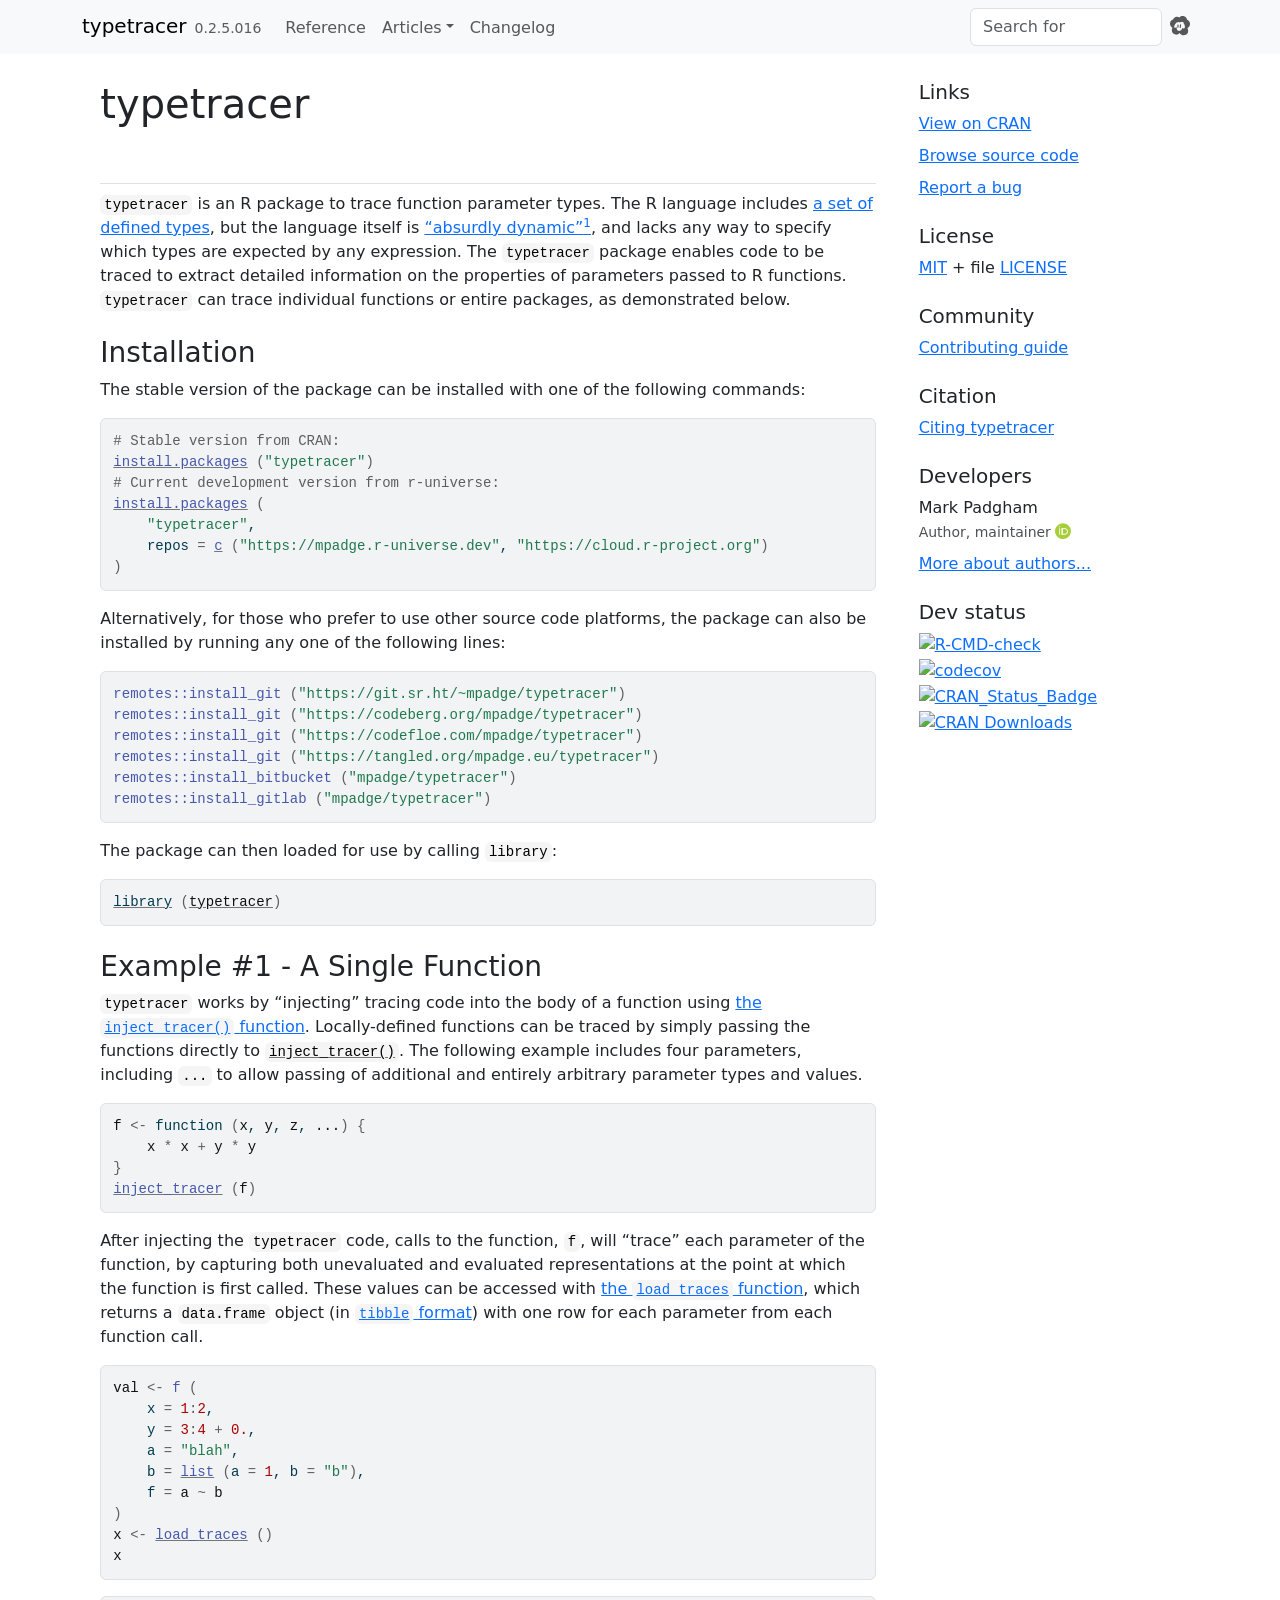
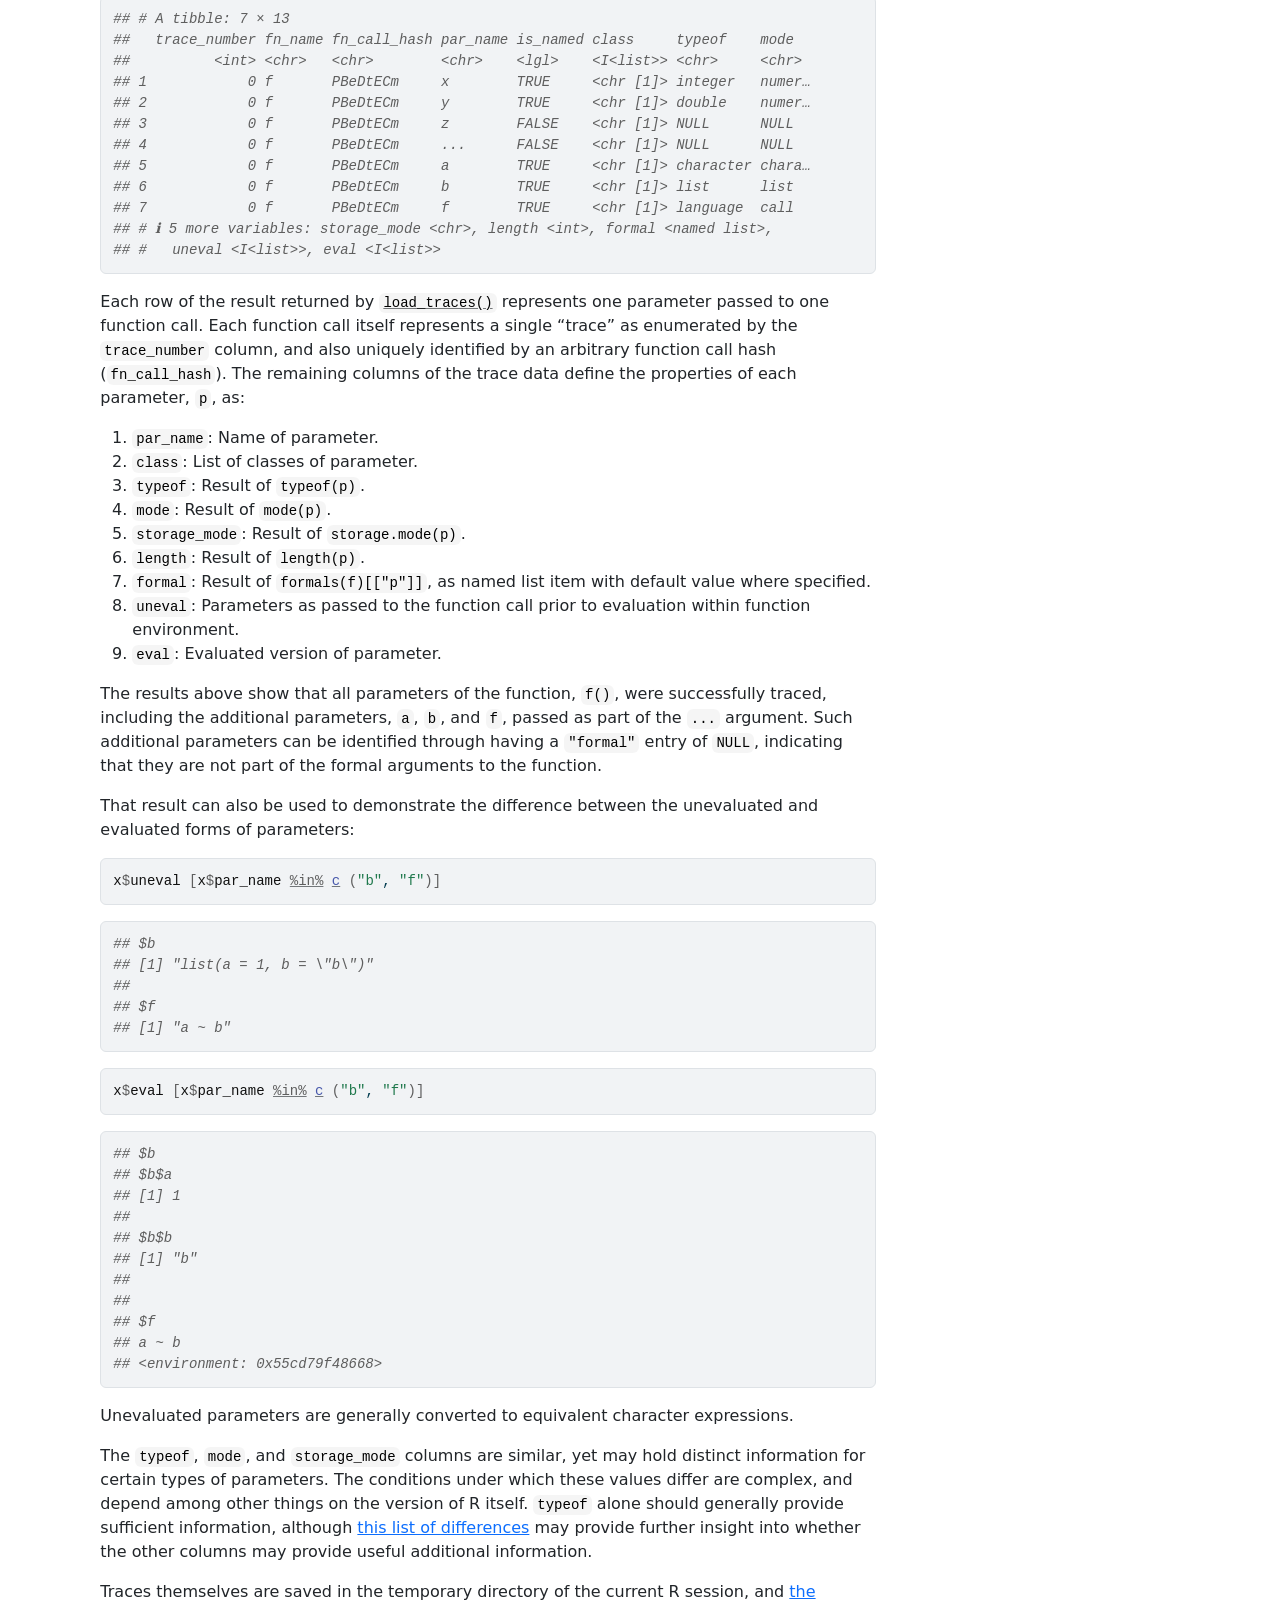
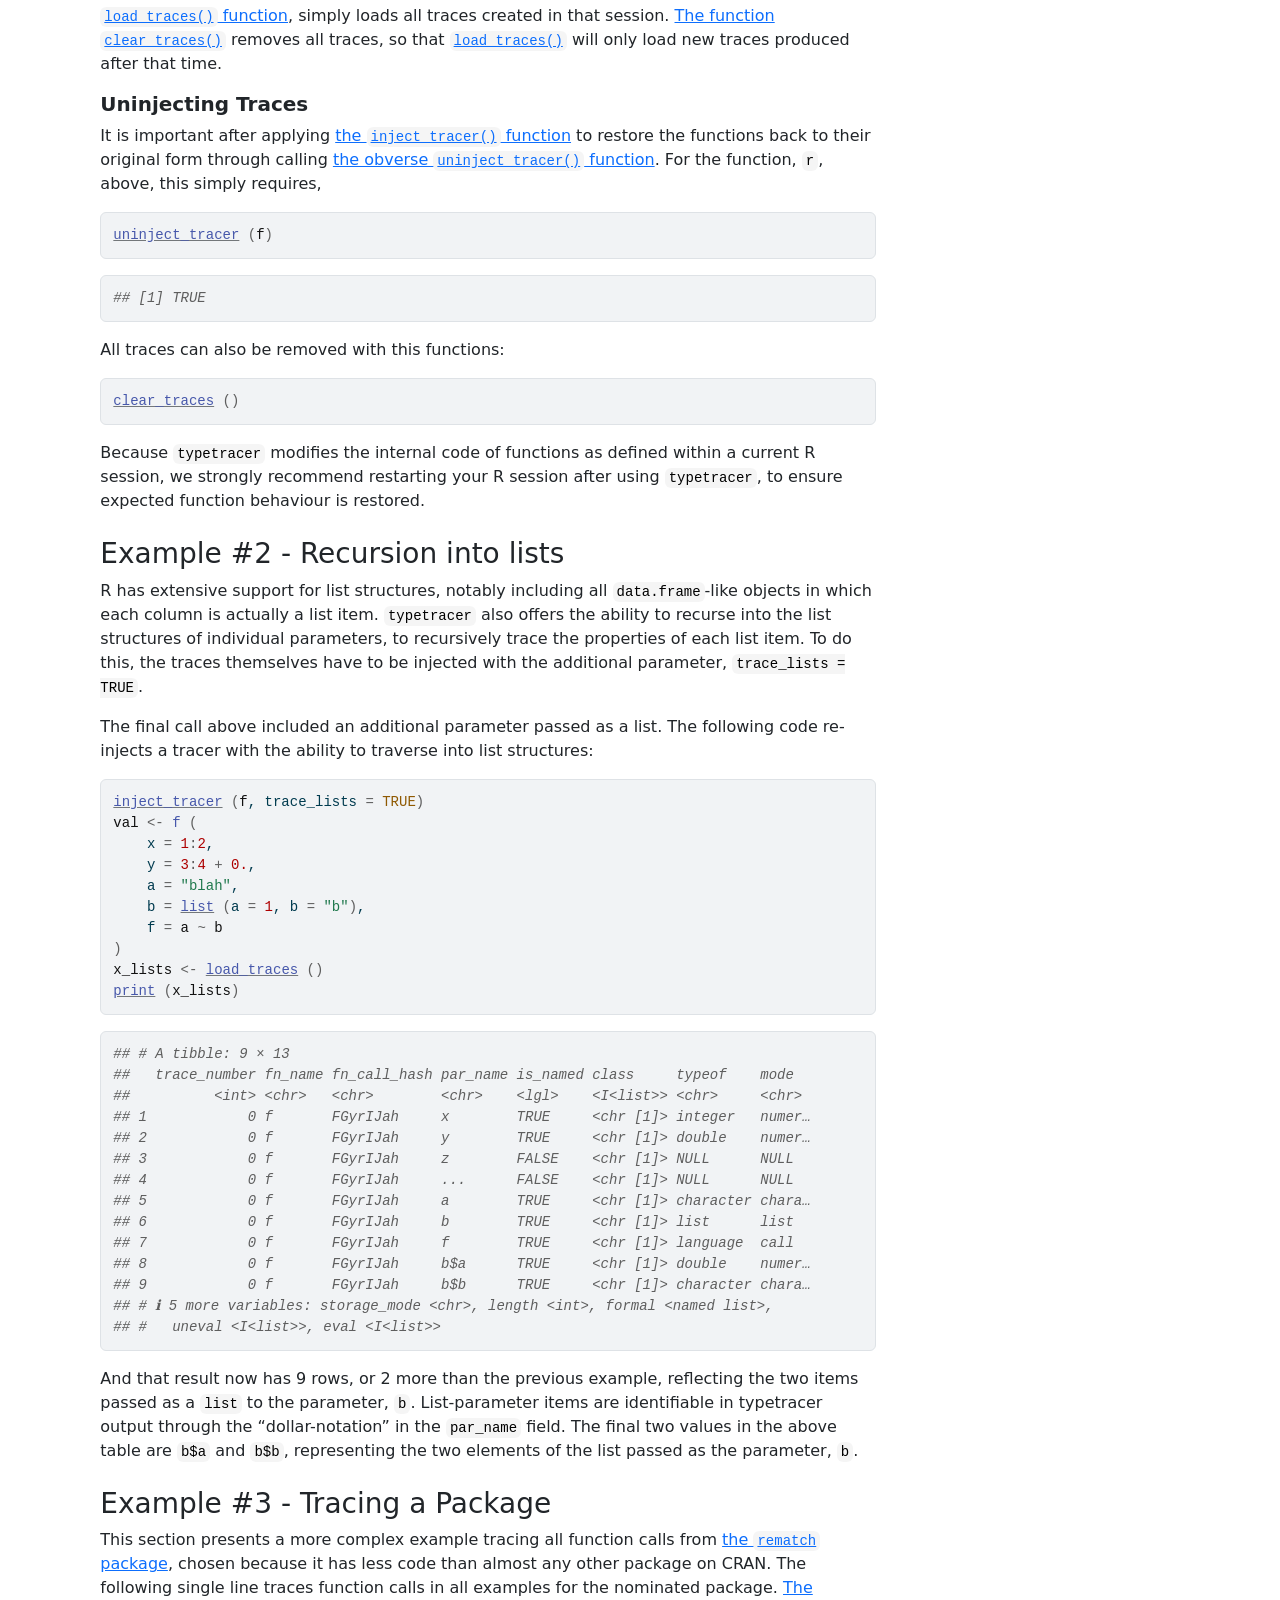
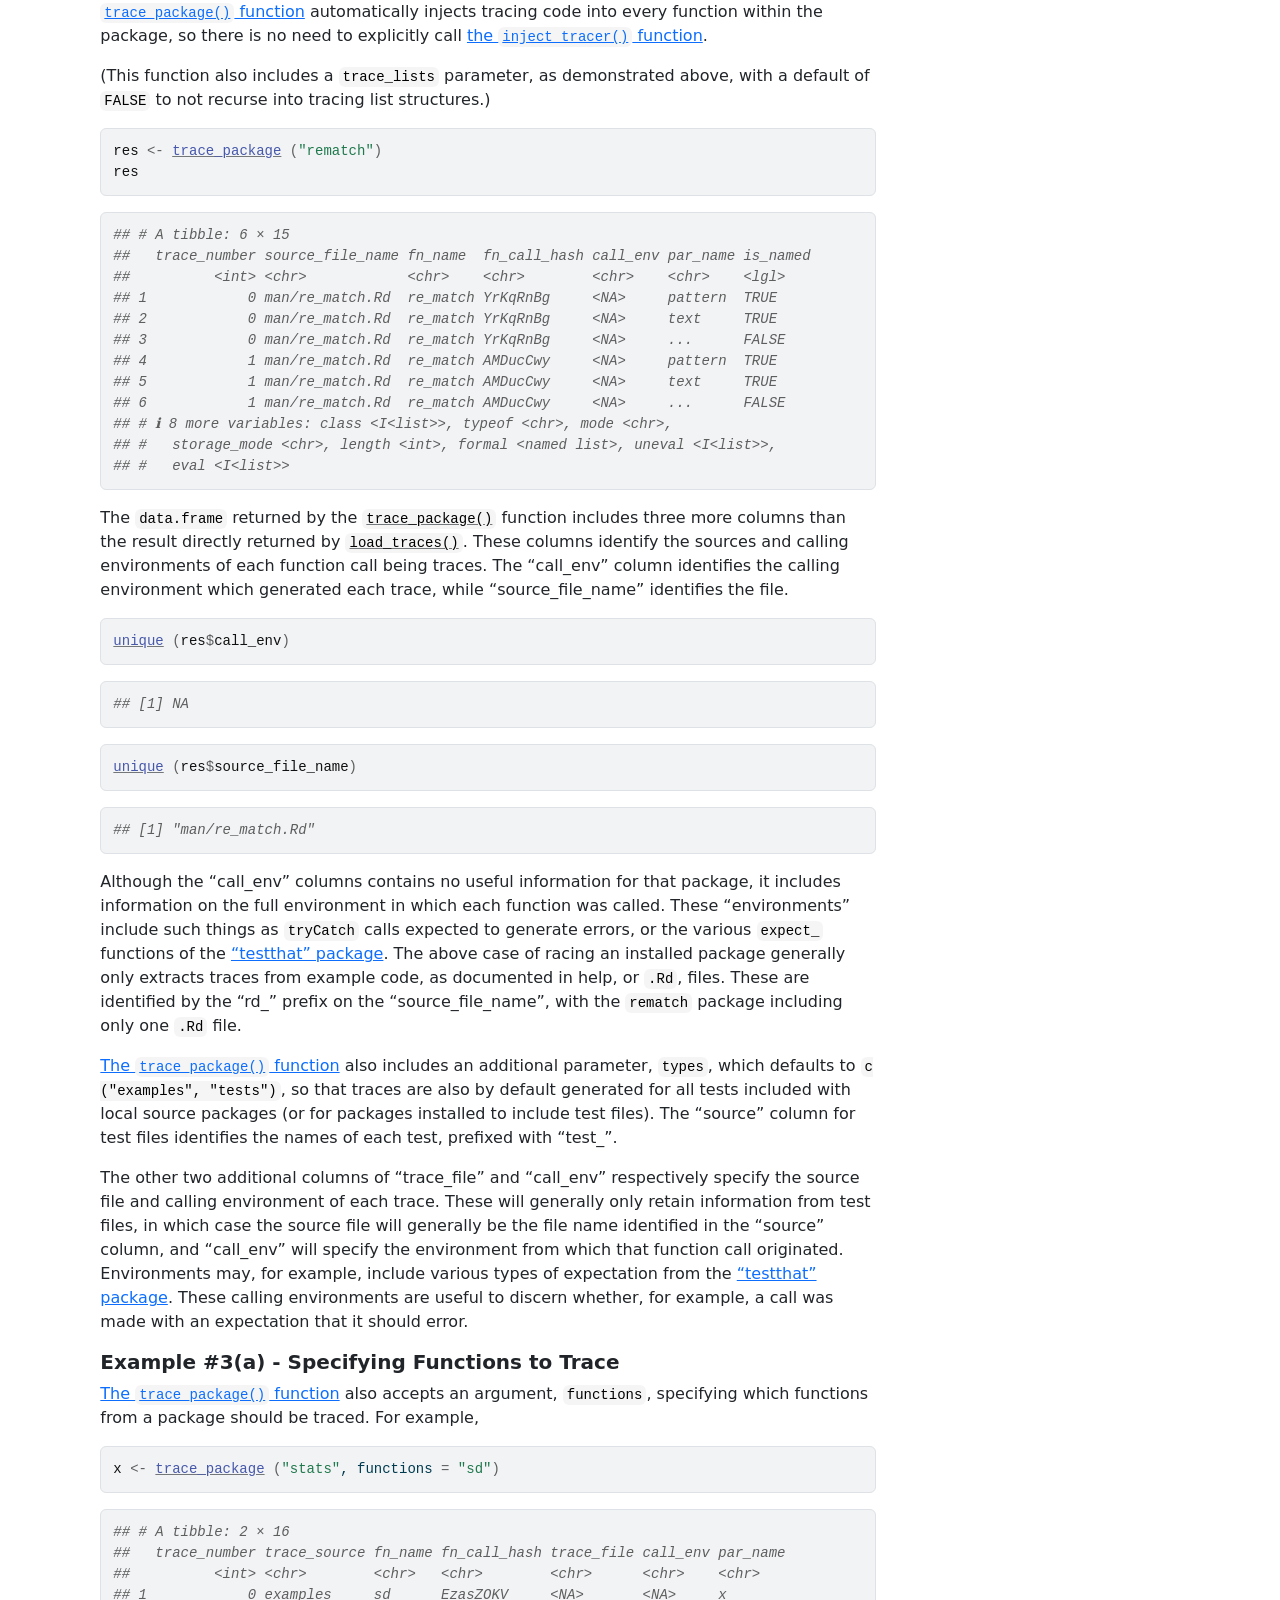
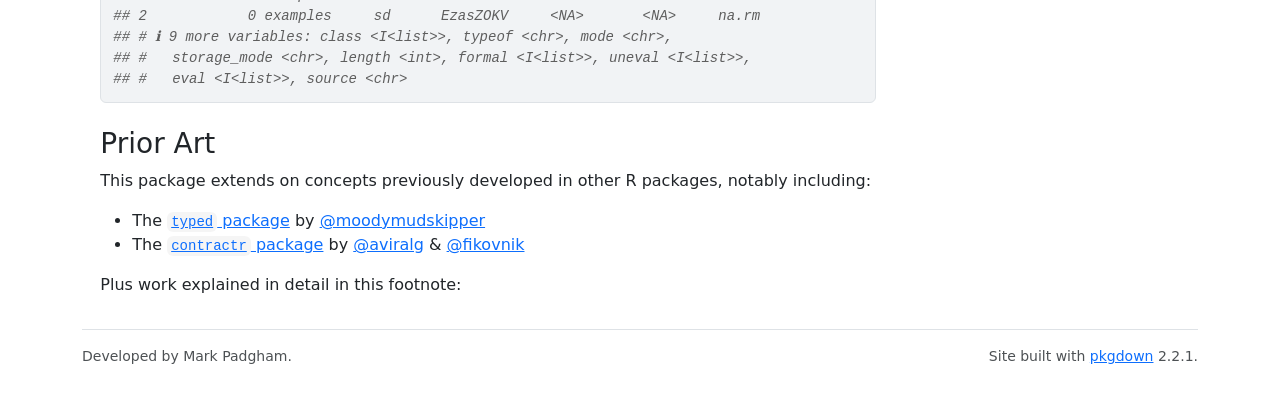
==== commit 51f6845a: "Deploying to gh-pages from @ mpadge/typetracer@b145038446bac29de65e2f6372a21f2b0dd11638 🚀" ====
--- a/index.html
+++ b/index.html
@@ -10,7 +10,8 @@
 <link href="deps/bootstrap-5.3.8/bootstrap.min.css" rel="stylesheet">
 <script src="deps/bootstrap-5.3.8/bootstrap.bundle.min.js"></script><link href="deps/font-awesome-6.5.2/css/all.min.css" rel="stylesheet">
 <link href="deps/font-awesome-6.5.2/css/v4-shims.min.css" rel="stylesheet">
-<script src="deps/headroom-0.11.0/headroom.min.js"></script><script src="deps/headroom-0.11.0/jQuery.headroom.min.js"></script><script src="deps/bootstrap-toc-1.0.1/bootstrap-toc.min.js"></script><script src="deps/clipboard.js-2.0.11/clipboard.min.js"></script><script src="deps/search-1.0.0/autocomplete.jquery.min.js"></script><script src="deps/search-1.0.0/fuse.min.js"></script><script src="deps/search-1.0.0/mark.min.js"></script><!-- pkgdown --><script src="pkgdown.js"></script><meta property="og:title" content="Trace Function Parameter Types">
+<script src="deps/headroom-0.11.0/headroom.min.js"></script><script src="deps/headroom-0.11.0/jQuery.headroom.min.js"></script><script src="deps/bootstrap-toc-1.0.1/bootstrap-toc.min.js"></script><script src="deps/clipboard.js-2.0.11/clipboard.min.js"></script><script src="deps/search-1.0.0/autocomplete.jquery.min.js"></script><script src="deps/search-1.0.0/fuse.min.js"></script><script src="deps/search-1.0.0/mark.min.js"></script><!-- pkgdown --><script src="pkgdown.js"></script><link href="extra.css" rel="stylesheet">
+<meta property="og:title" content="Trace Function Parameter Types">
 <meta name="description" content='The R language includes a set of defined types, but the language itself is "absurdly dynamic" (Turcotte &amp; Vitek (2019) &lt;doi:10.1145/3340670.3342426&gt;), and lacks any way to specify which types are expected by any expression. The typetracer package enables code to be traced to extract detailed information on the properties of parameters passed to R functions. typetracer can trace individual functions or entire packages.'>
 <meta property="og:description" content='The R language includes a set of defined types, but the language itself is "absurdly dynamic" (Turcotte &amp; Vitek (2019) &lt;doi:10.1145/3340670.3342426&gt;), and lacks any way to specify which types are expected by any expression. The typetracer package enables code to be traced to extract detailed information on the properties of parameters passed to R functions. typetracer can trace individual functions or entire packages.'>
 </head>
@@ -22,7 +23,7 @@
 
     <a class="navbar-brand me-2" href="index.html">typetracer</a>
 
-    <small class="nav-text text-muted me-auto" data-bs-toggle="tooltip" data-bs-placement="bottom" title="">0.2.5.015</small>
+    <small class="nav-text text-muted me-auto" data-bs-toggle="tooltip" data-bs-placement="bottom" title="">0.2.5.016</small>
 
 
     <button class="navbar-toggler" type="button" data-bs-toggle="collapse" data-bs-target="#navbar" aria-controls="navbar" aria-expanded="false" aria-label="Toggle navigation">
@@ -44,7 +45,7 @@
 <li class="nav-item"><form class="form-inline" role="search">
  <input class="form-control" type="search" name="search-input" id="search-input" autocomplete="off" aria-label="Search site" placeholder="Search for" data-search-index="search.json">
 </form></li>
-<li class="nav-item"><a class="external-link nav-link" href="https://github.com/mpadge/typetracer/" aria-label="GitHub"><span class="fa fab fa-github fa-lg"></span></a></li>
+<li class="nav-item"><a class="external-link nav-link" href="https://tangled.org/mpadge.eu/typetracer" aria-label="Tangled"></a></li>
       </ul>
 </div>
 
@@ -269,7 +270,7 @@
 <h2 data-toc-skip>Links</h2>
 <ul class="list-unstyled">
 <li><a href="https://cloud.r-project.org/package=typetracer" class="external-link">View on CRAN</a></li>
-<li><a href="https://github.com/mpadge/typetracer/" class="external-link">Browse source code</a></li>
+<li><a href="https://tangled.org/mpadge.eu/typetracer" class="external-link">Browse source code</a></li>
 <li><a href="https://github.com/mpadge/typetracer/issues" class="external-link">Report a bug</a></li>
 </ul>
 </div>
--- a/extra.css
+++ b/extra.css
@@ -0,0 +1,11 @@
+/* Tangled logo (MIT, (c) 2025 Anirudh Oppiliappan, Akshay Oppiliappan and contributors); see pkgdown/assets/tangled-dolly.svg */
+a.nav-link[aria-label="Tangled"]::before {
+  content: "";
+  display: inline-block;
+  width: 1.25em;
+  height: 1.25em;
+  vertical-align: -0.2em;
+  background-color: currentColor;
+  -webkit-mask: url('tangled-dolly.svg') center / contain no-repeat;
+  mask: url('tangled-dolly.svg') center / contain no-repeat;
+}
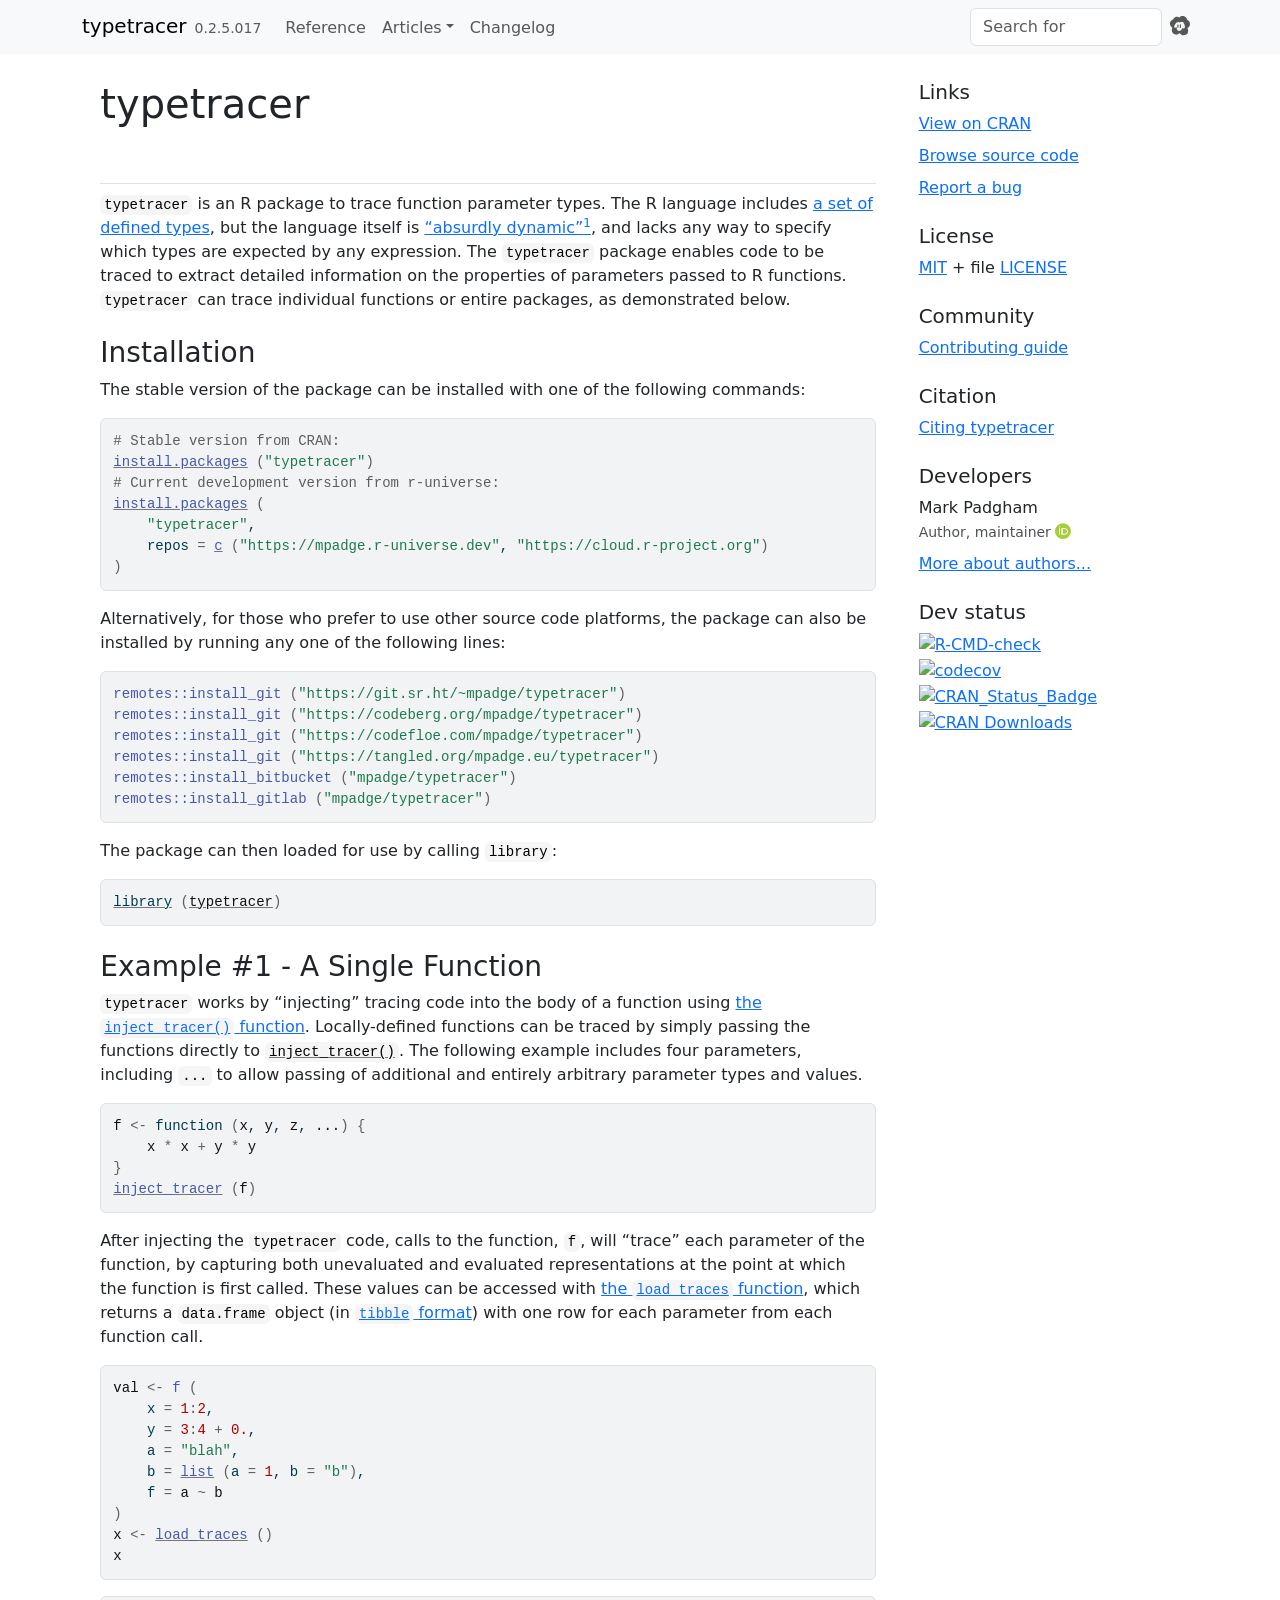
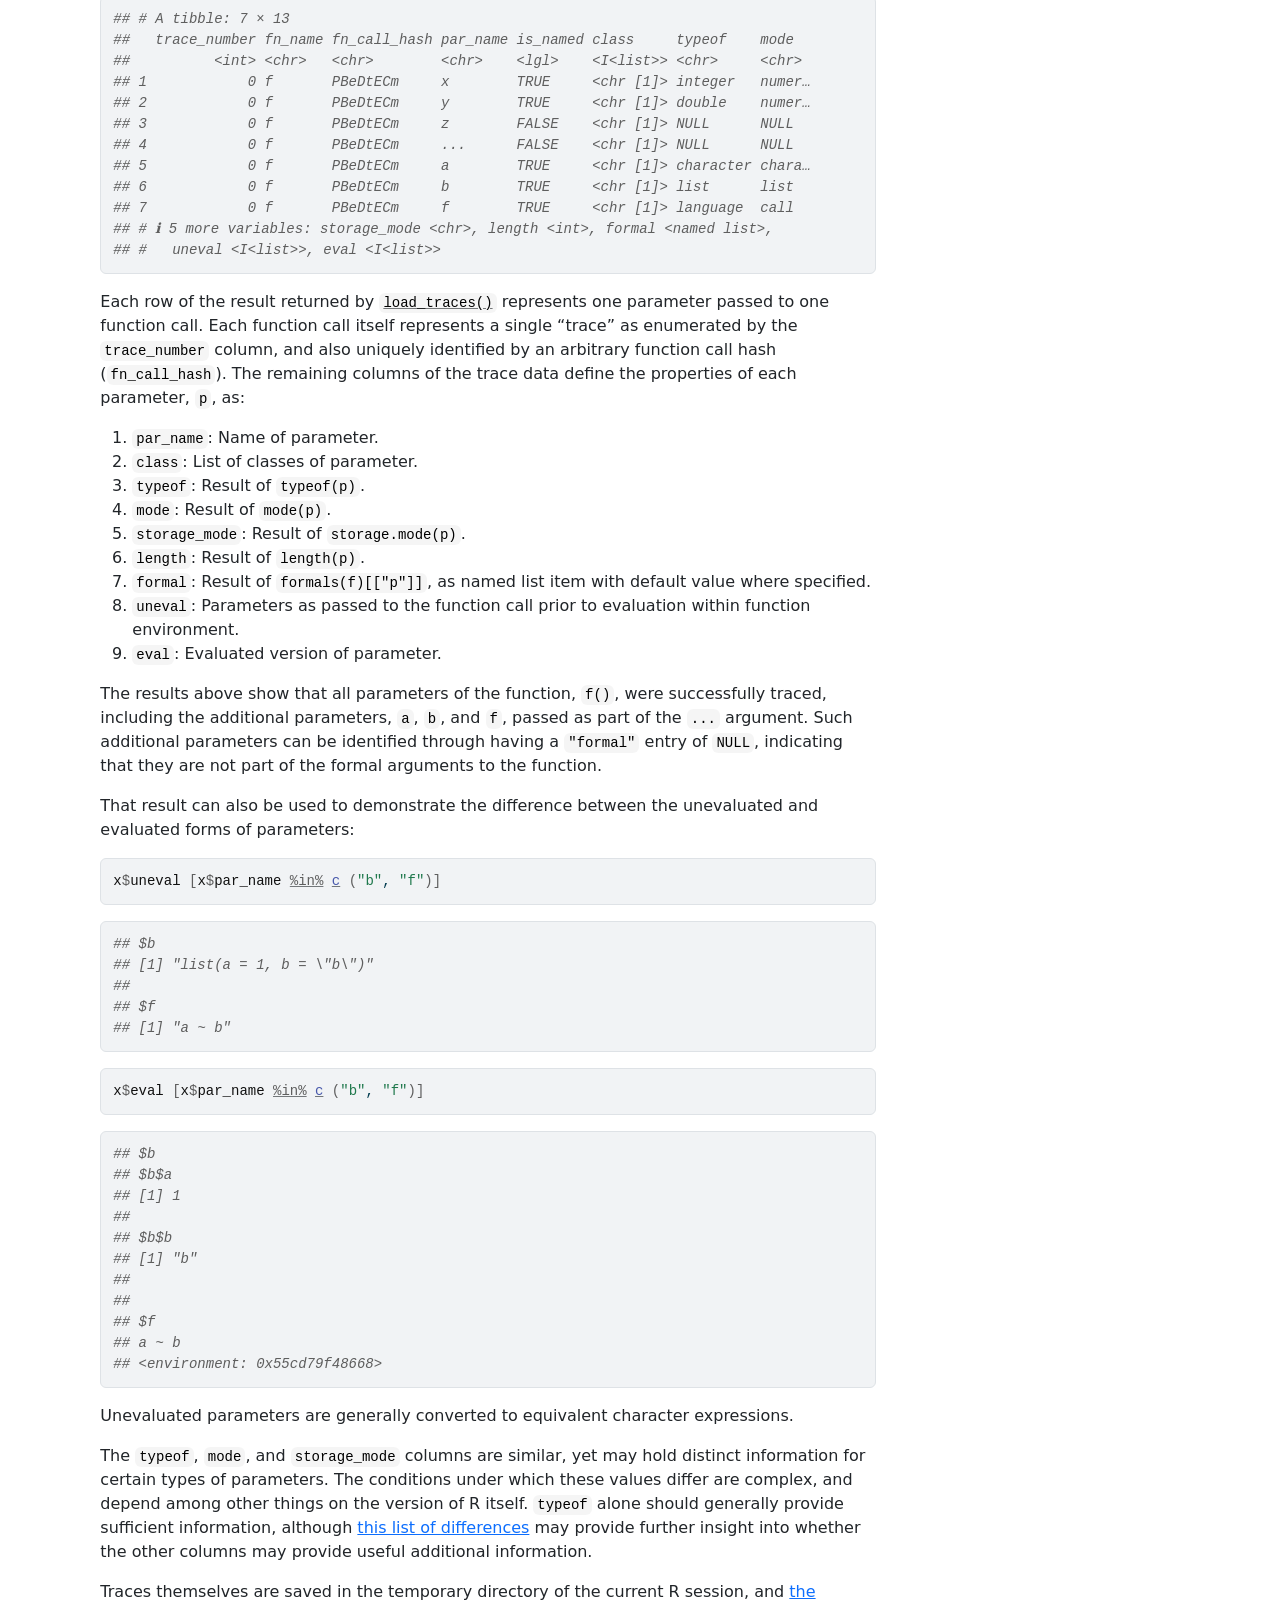
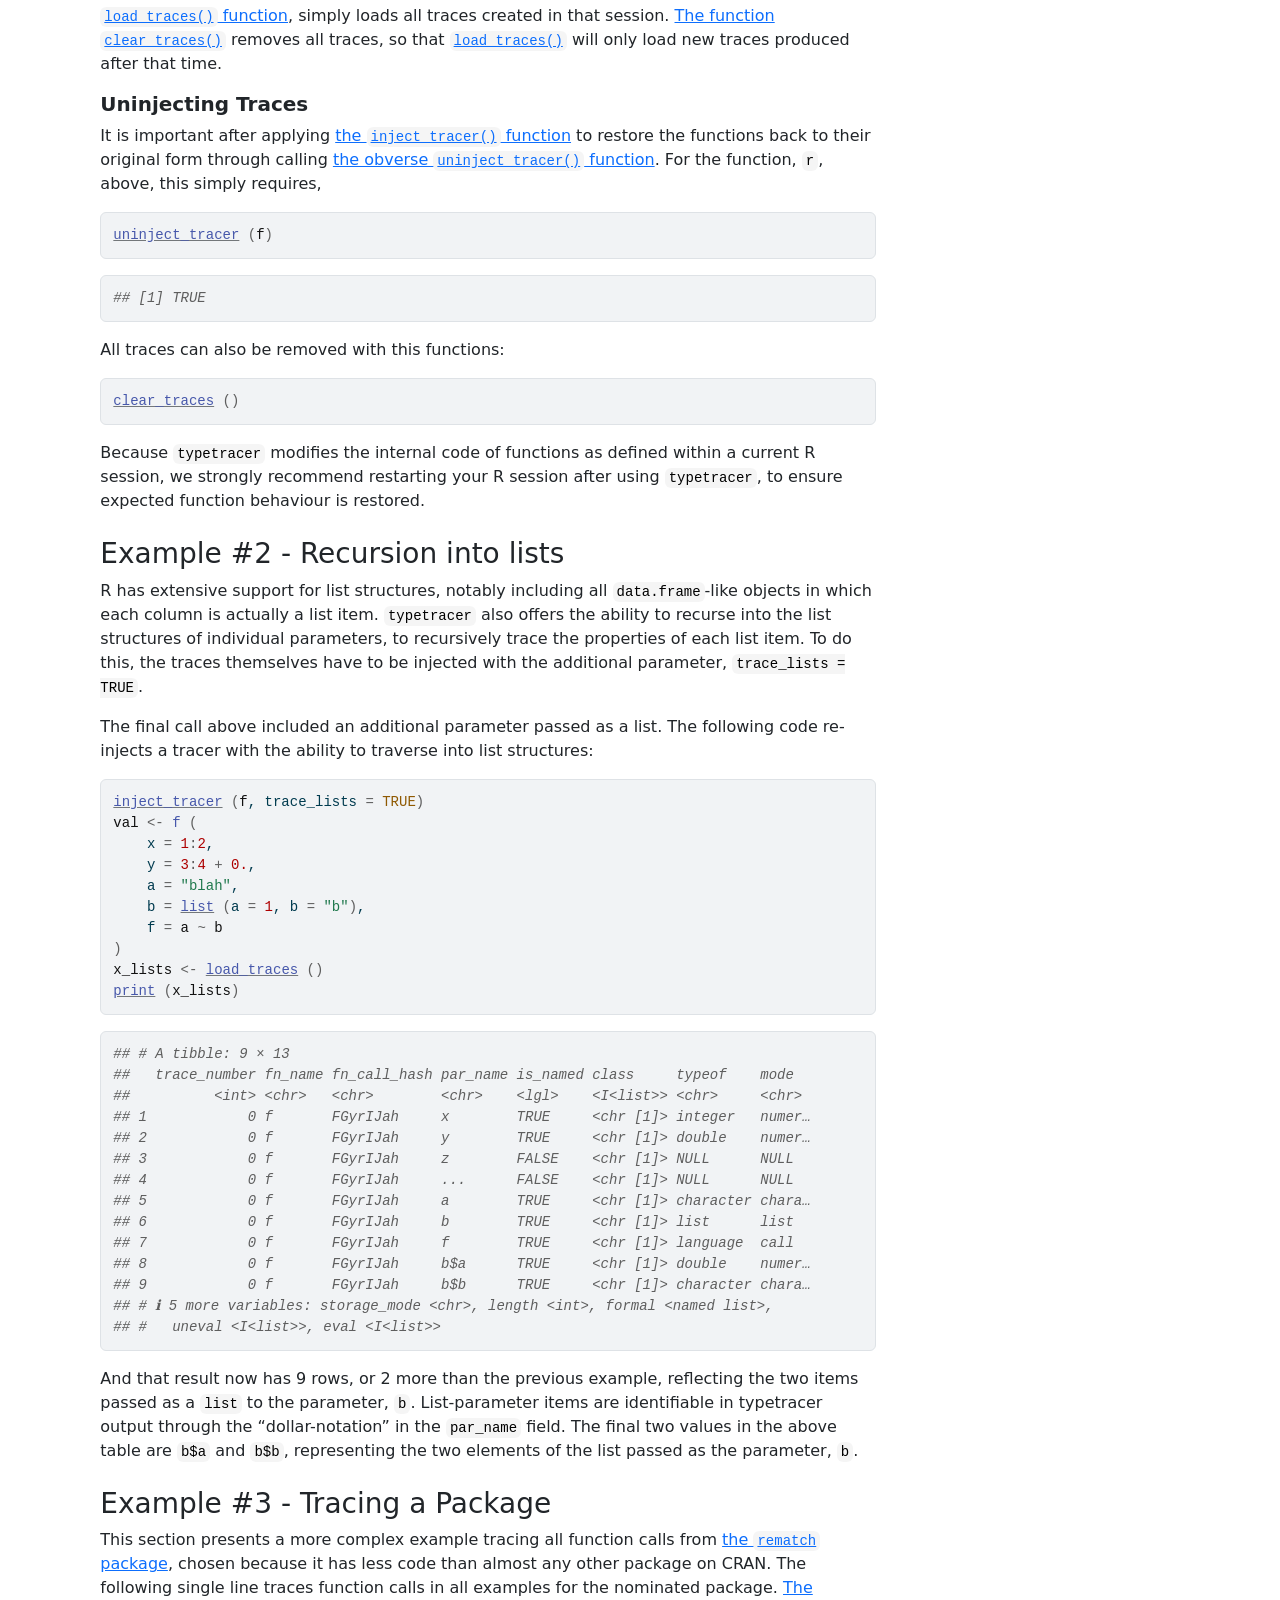
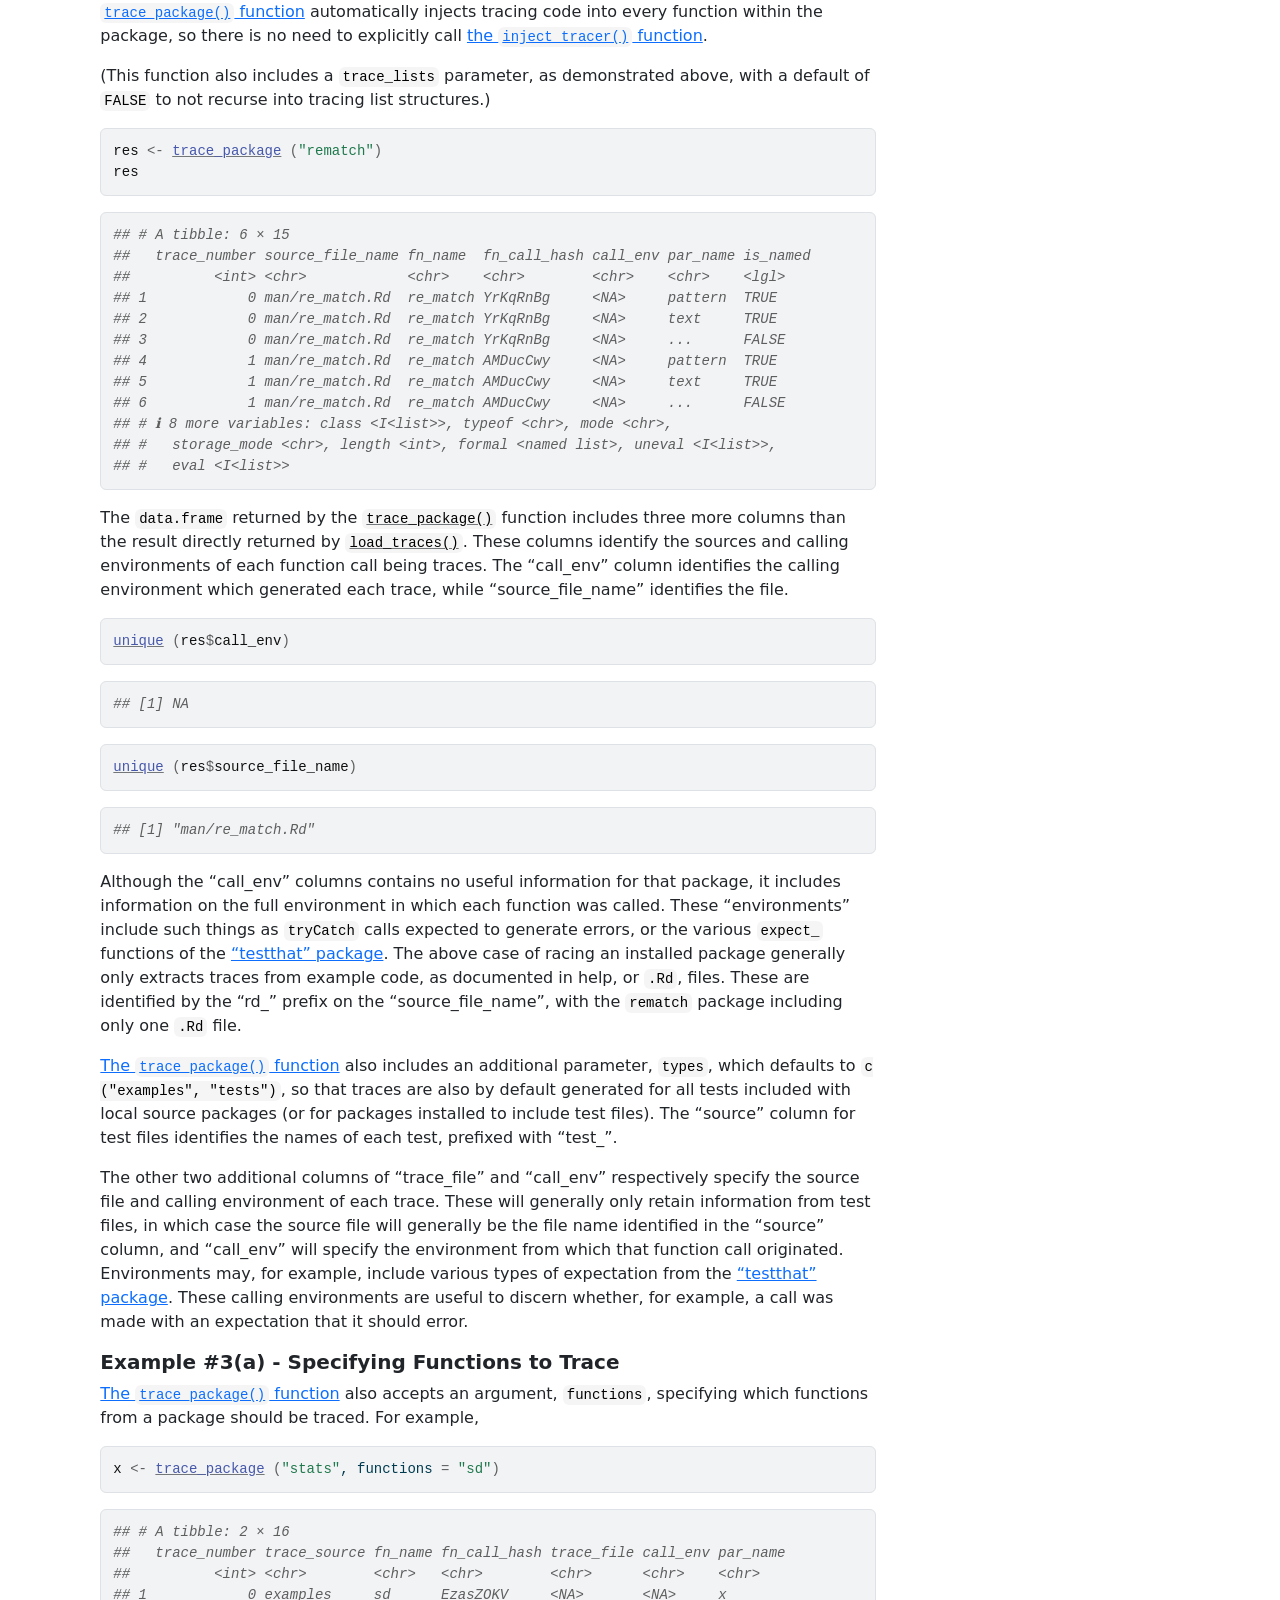
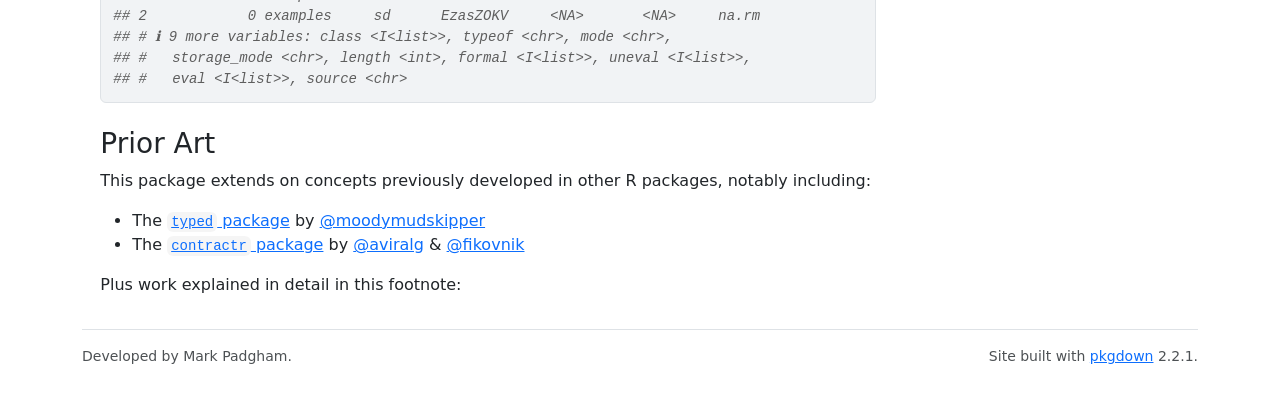
==== commit dca652f2: "Deploying to gh-pages from @ mpadge/typetracer@a229d76925e1765eb90a3541c701748848658652 🚀" ====
--- a/index.html
+++ b/index.html
@@ -23,7 +23,7 @@
 
     <a class="navbar-brand me-2" href="index.html">typetracer</a>
 
-    <small class="nav-text text-muted me-auto" data-bs-toggle="tooltip" data-bs-placement="bottom" title="">0.2.5.016</small>
+    <small class="nav-text text-muted me-auto" data-bs-toggle="tooltip" data-bs-placement="bottom" title="">0.2.5.017</small>
 
 
     <button class="navbar-toggler" type="button" data-bs-toggle="collapse" data-bs-target="#navbar" aria-controls="navbar" aria-expanded="false" aria-label="Toggle navigation">
